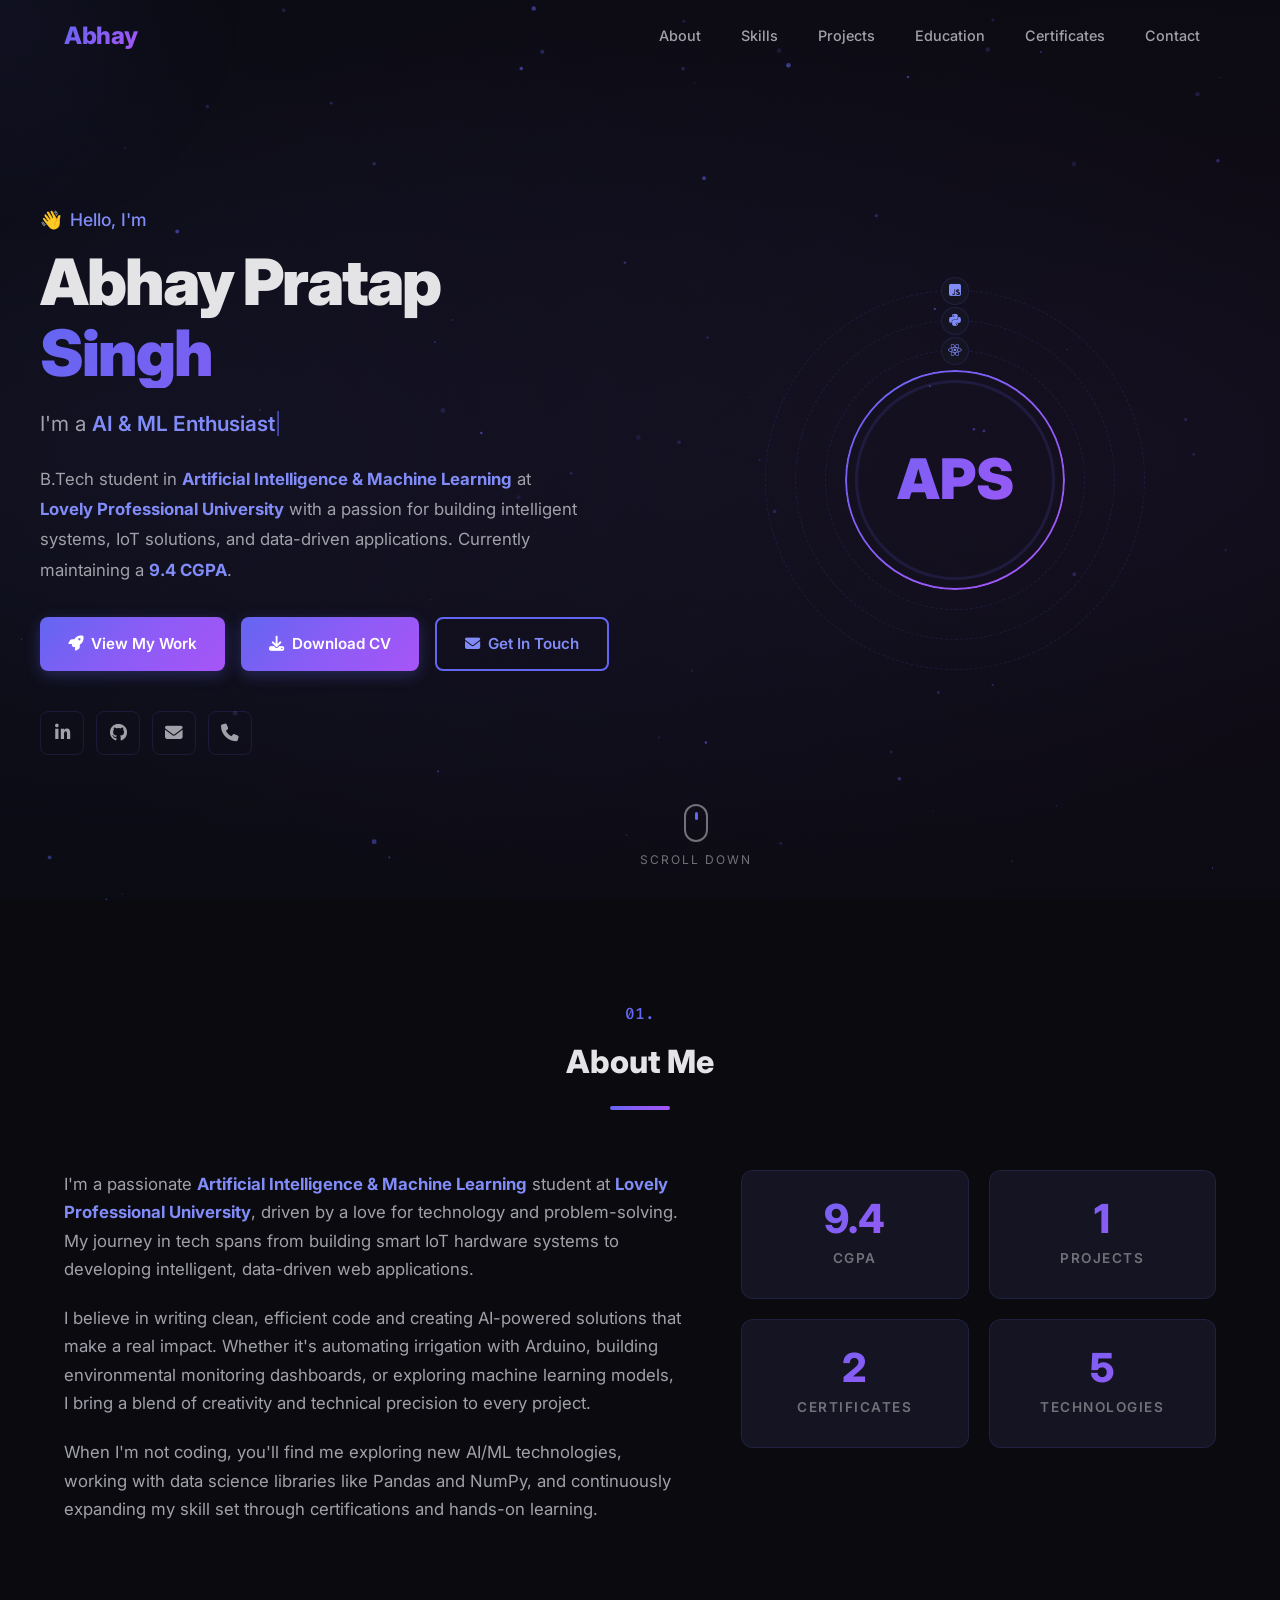
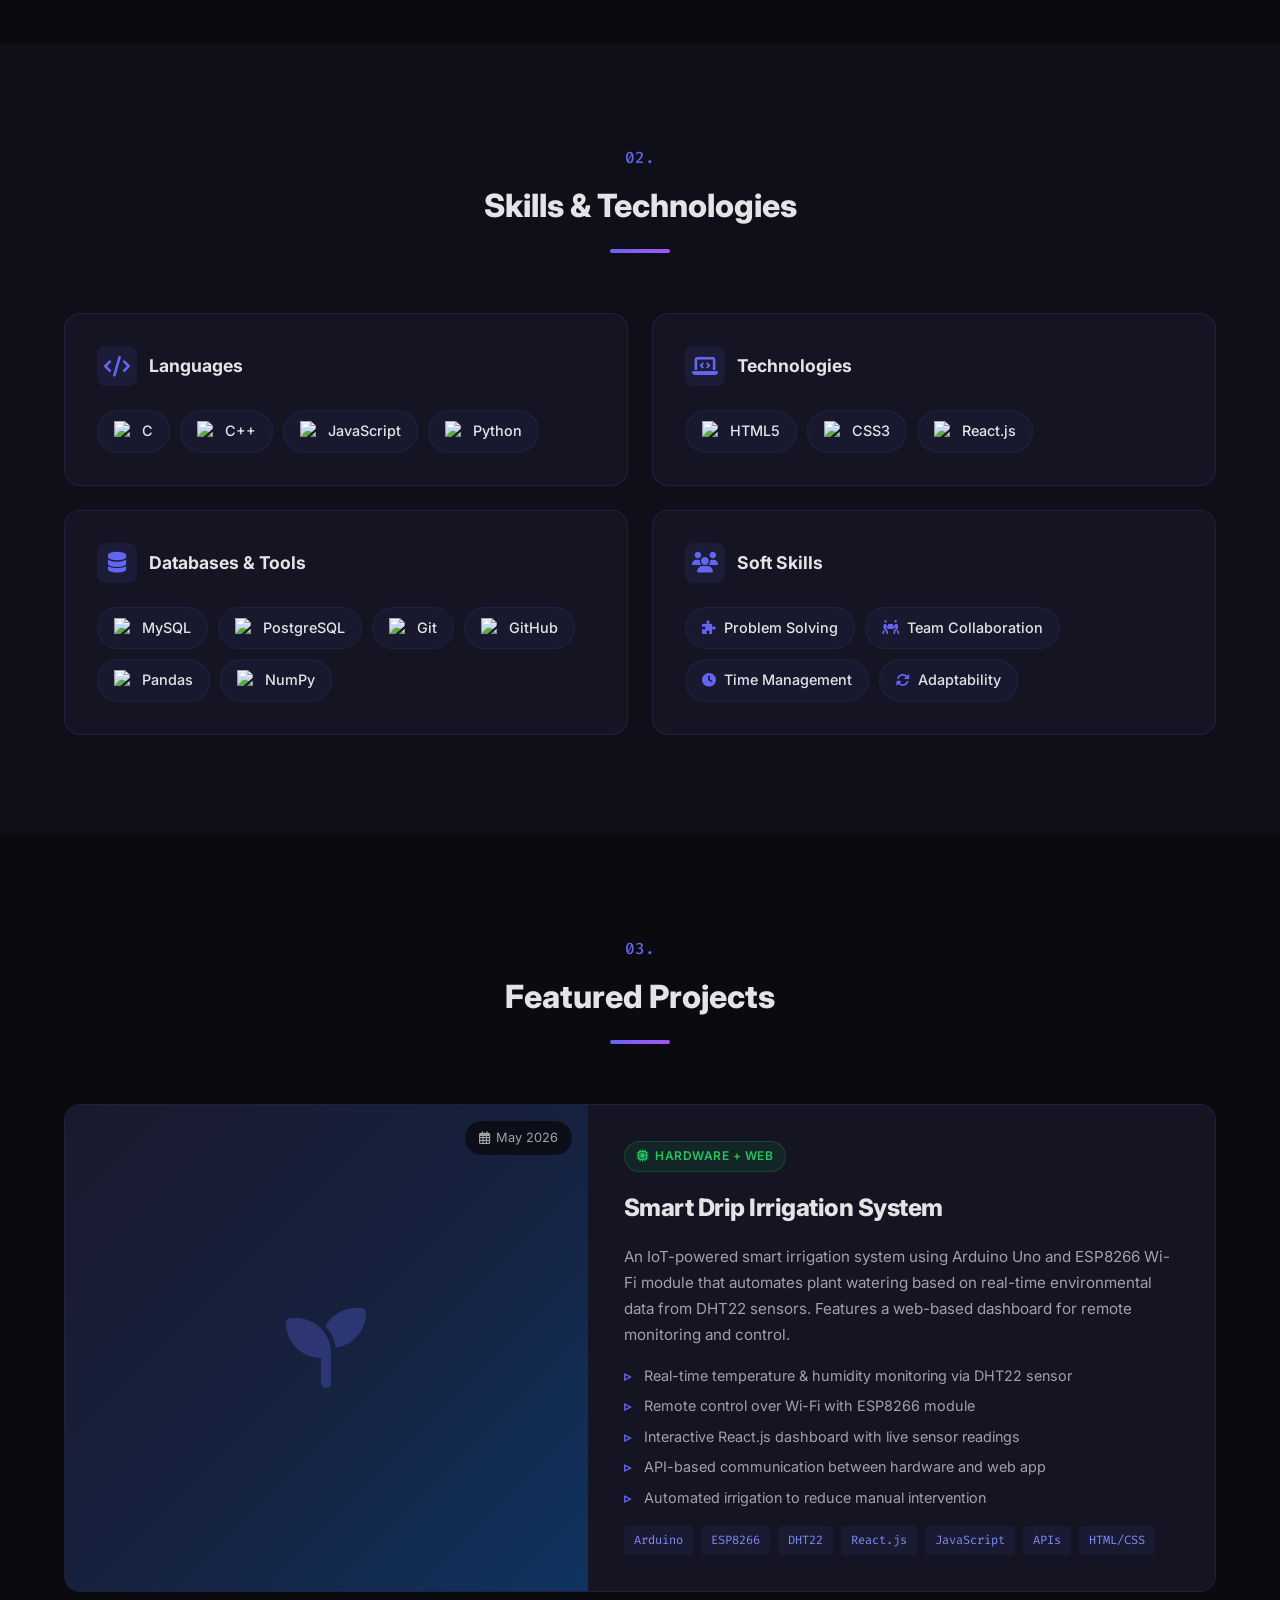
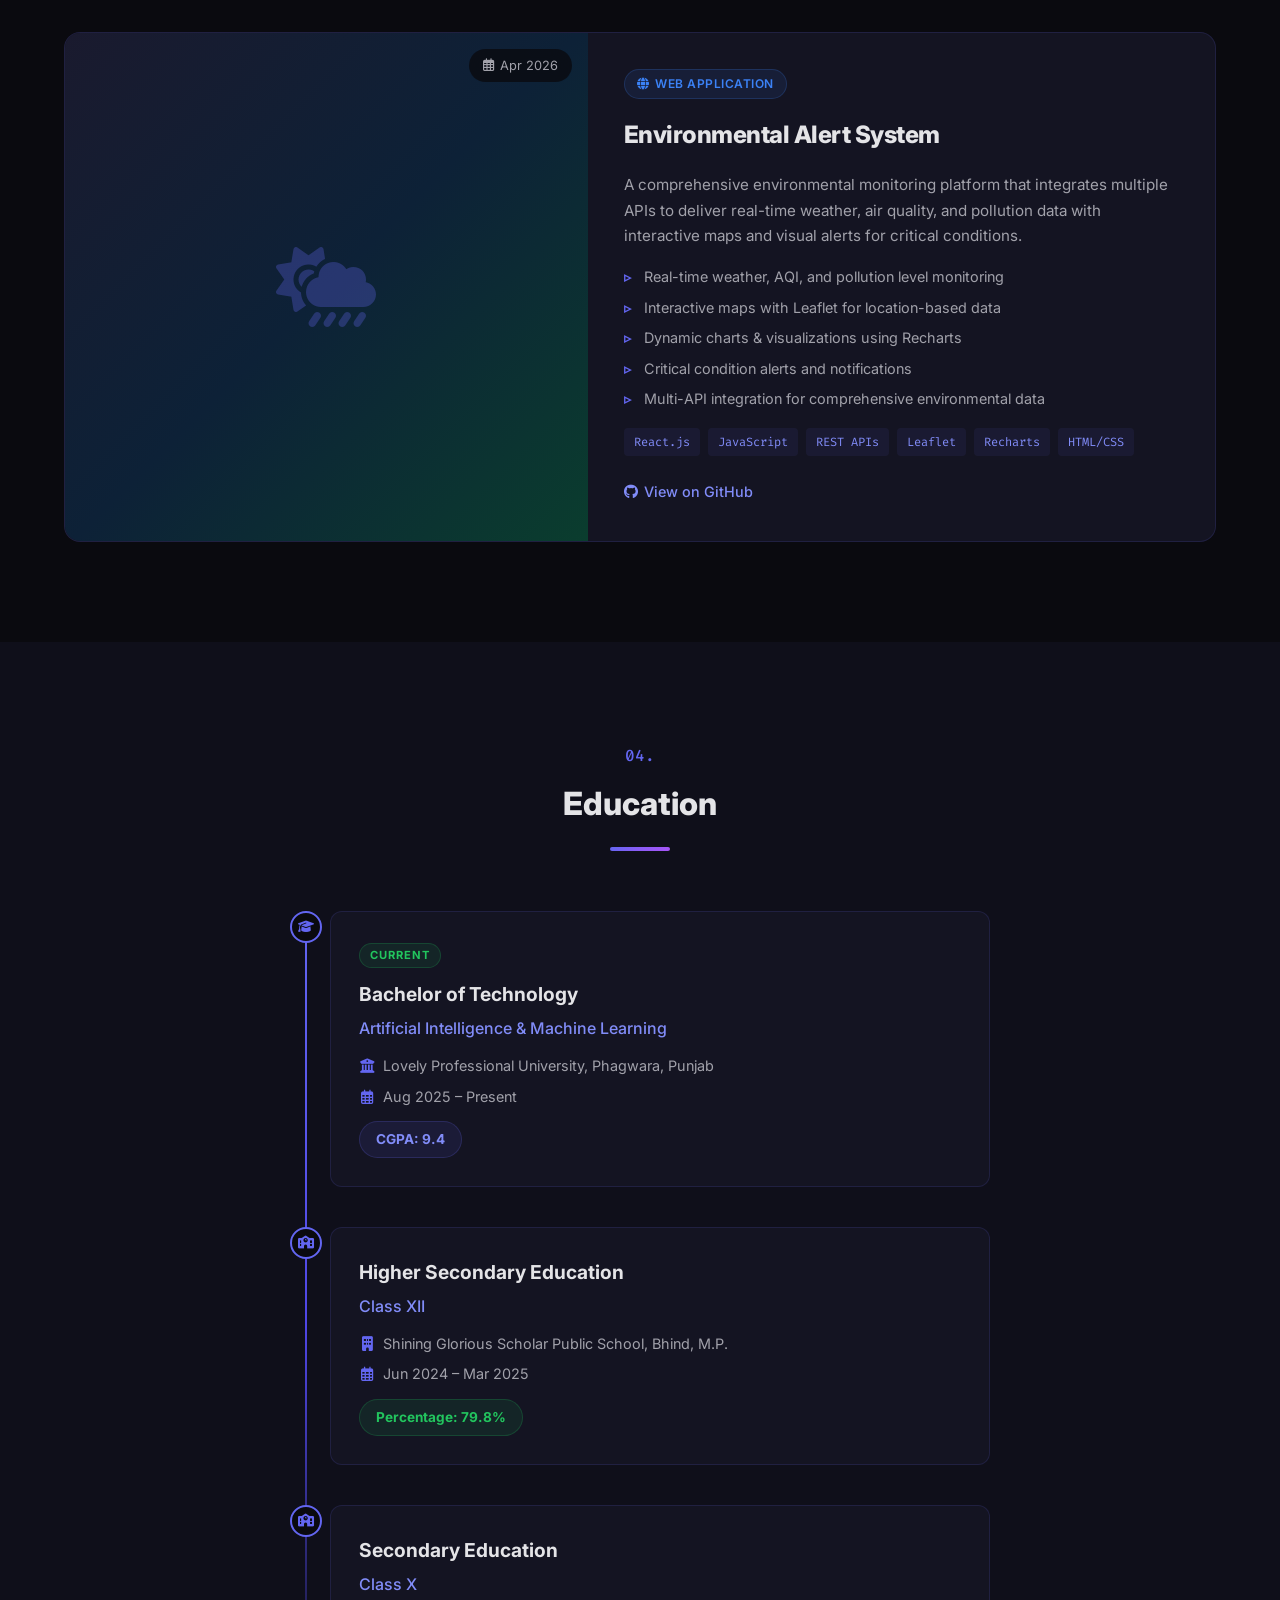
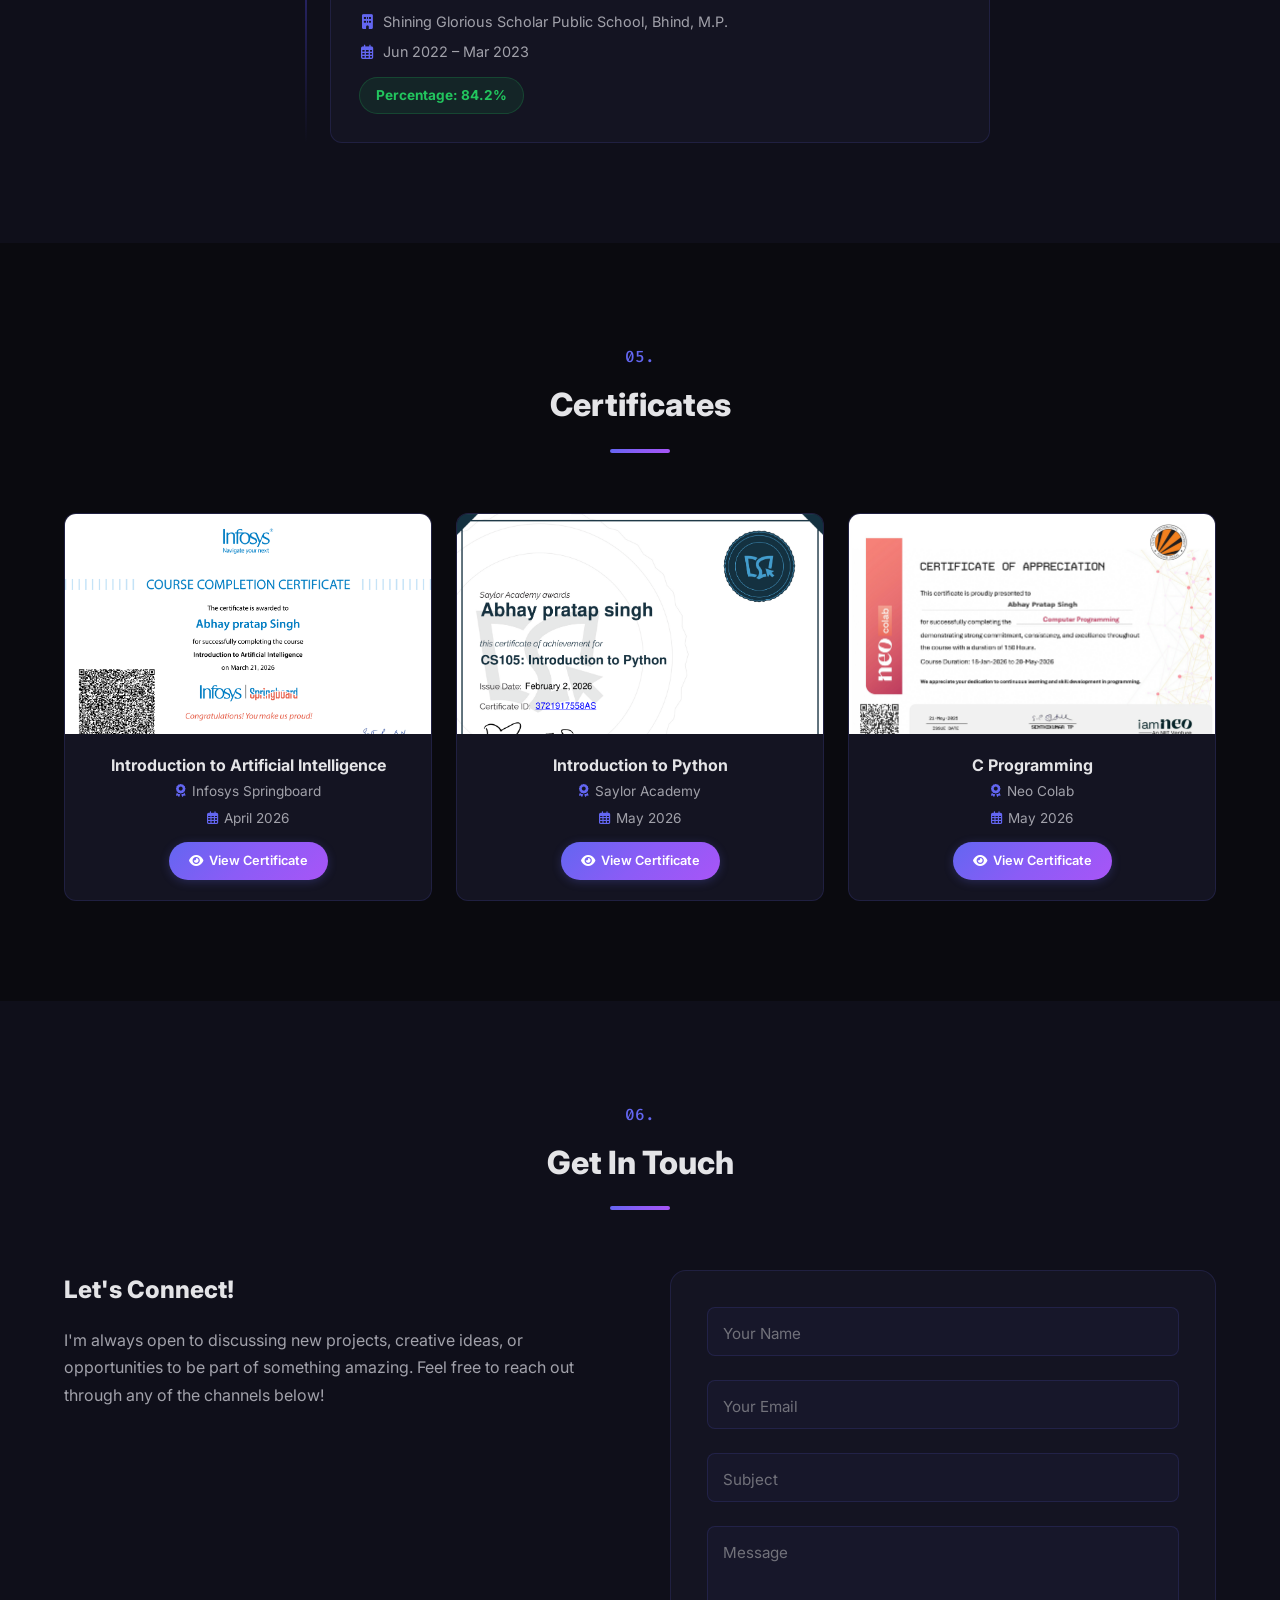
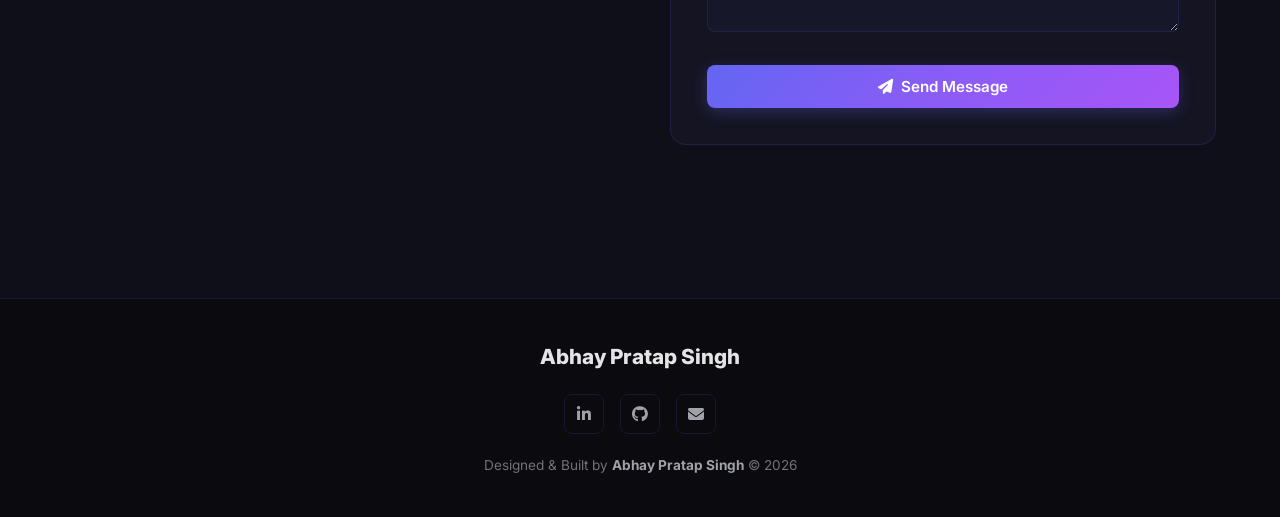
==== index.html @ a1d080db "Add View Certificate buttons and Download CV button" ====
<!DOCTYPE html>
<html lang="en">
<head>
    <meta charset="UTF-8">
    <meta name="viewport" content="width=device-width, initial-scale=1.0">
    <title>Abhay Pratap Singh | Portfolio</title>
    <link rel="preconnect" href="https://fonts.googleapis.com">
    <link rel="preconnect" href="https://fonts.gstatic.com" crossorigin>
    <link href="https://fonts.googleapis.com/css2?family=Inter:wght@300;400;500;600;700;800;900&family=Fira+Code:wght@400;500&display=swap" rel="stylesheet">
    <link rel="stylesheet" href="https://cdnjs.cloudflare.com/ajax/libs/font-awesome/6.5.1/css/all.min.css">
    <link rel="stylesheet" href="style.css">
</head>
<body>
    <!-- Cursor Glow Effect -->
    <div class="cursor-glow" id="cursorGlow"></div>

    <!-- Particles Background -->
    <canvas id="particleCanvas"></canvas>

    <!-- Navigation -->
    <nav class="navbar" id="navbar">
        <div class="nav-container">
            <a href="#hero" class="nav-logo">Abhay</a>
            <div class="nav-links" id="navLinks">
                <a href="#about" class="nav-link">About</a>
                <a href="#skills" class="nav-link">Skills</a>
                <a href="#projects" class="nav-link">Projects</a>
                <a href="#education" class="nav-link">Education</a>
                <a href="#certificates" class="nav-link">Certificates</a>
                <a href="#contact" class="nav-link">Contact</a>
            </div>
            <button class="nav-toggle" id="navToggle" aria-label="Toggle navigation">
                <span class="hamburger"></span>
            </button>
        </div>
    </nav>

    <!-- Hero Section -->
    <section class="hero" id="hero">
        <div class="hero-content">
            <div class="hero-text">
                <p class="hero-greeting">
                    <span class="wave">👋</span> Hello, I'm
                </p>
                <h1 class="hero-name">
                    <span class="name-line">Abhay Pratap</span>
                    <span class="name-line accent">Singh</span>
                </h1>
                <div class="hero-title-wrapper">
                    <span class="hero-title-prefix">I'm a </span>
                    <span class="typewriter" id="typewriter"></span>
                    <span class="cursor-blink">|</span>
                </div>
                <p class="hero-description">
                    B.Tech student in <strong>Artificial Intelligence & Machine Learning</strong> at
                    <strong>Lovely Professional University</strong> with a passion for building
                    intelligent systems, IoT solutions, and data-driven applications. Currently maintaining a <strong>9.4 CGPA</strong>.
                </p>
                <div class="hero-cta">
                    <a href="#projects" class="btn btn-primary">
                        <i class="fas fa-rocket"></i> View My Work
                    </a>
                    <a href="CV.pdf" target="_blank" rel="noopener noreferrer" class="btn btn-primary">
                        <i class="fas fa-download"></i> Download CV
                    </a>
                    <a href="#contact" class="btn btn-outline">
                        <i class="fas fa-envelope"></i> Get In Touch
                    </a>
                </div>
                <div class="hero-socials">
                    <a href="https://www.linkedin.com/in/abhaypratapsingh" target="_blank" rel="noopener noreferrer" class="social-link" title="LinkedIn">
                        <i class="fab fa-linkedin-in"></i>
                    </a>
                    <a href="https://github.com/abhaypratapsinghrajawat31-hub" target="_blank" rel="noopener noreferrer" class="social-link" title="GitHub">
                        <i class="fab fa-github"></i>
                    </a>
                    <a href="mailto:ar1626648@gmail.com" class="social-link" title="Email">
                        <i class="fas fa-envelope"></i>
                    </a>
                    <a href="tel:+919399054239" class="social-link" title="Phone">
                        <i class="fas fa-phone"></i>
                    </a>
                </div>
            </div>
            <div class="hero-visual">
                <div class="avatar-container">
                    <div class="avatar-ring"></div>
                    <div class="avatar-initials">APS</div>
                    <div class="orbit orbit-1">
                        <div class="orbit-dot"><i class="fab fa-react"></i></div>
                    </div>
                    <div class="orbit orbit-2">
                        <div class="orbit-dot"><i class="fab fa-python"></i></div>
                    </div>
                    <div class="orbit orbit-3">
                        <div class="orbit-dot"><i class="fab fa-js-square"></i></div>
                    </div>
                </div>
            </div>
        </div>
        <div class="scroll-indicator">
            <div class="mouse">
                <div class="mouse-wheel"></div>
            </div>
            <span>Scroll Down</span>
        </div>
    </section>

    <!-- About Section -->
    <section class="section" id="about">
        <div class="container">
            <h2 class="section-title">
                <span class="section-number">01.</span> About Me
            </h2>
            <div class="about-grid">
                <div class="about-text">
                    <p>
                        I'm a passionate <strong>Artificial Intelligence & Machine Learning</strong> student at
                        <strong>Lovely Professional University</strong>, driven by a love for technology and
                        problem-solving. My journey in tech spans from building smart IoT hardware systems
                        to developing intelligent, data-driven web applications.
                    </p>
                    <p>
                        I believe in writing clean, efficient code and creating AI-powered solutions that make a real
                        impact. Whether it's automating irrigation with Arduino, building environmental
                        monitoring dashboards, or exploring machine learning models, I bring a blend of creativity and technical precision to
                        every project.
                    </p>
                    <p>
                        When I'm not coding, you'll find me exploring new AI/ML technologies, working with
                        data science libraries like Pandas and NumPy, and continuously expanding my skill set through
                        certifications and hands-on learning.
                    </p>
                </div>
                <div class="about-stats">
                    <div class="stat-card">
                        <div class="stat-number" data-count="9.4">0</div>
                        <div class="stat-label">CGPA</div>
                    </div>
                    <div class="stat-card">
                        <div class="stat-number" data-count="2">0</div>
                        <div class="stat-label">Projects</div>
                    </div>
                    <div class="stat-card">
                        <div class="stat-number" data-count="3">0</div>
                        <div class="stat-label">Certificates</div>
                    </div>
                    <div class="stat-card">
                        <div class="stat-number" data-count="6">0</div>
                        <div class="stat-label">Technologies</div>
                    </div>
                </div>
            </div>
        </div>
    </section>

    <!-- Skills Section -->
    <section class="section section-alt" id="skills">
        <div class="container">
            <h2 class="section-title">
                <span class="section-number">02.</span> Skills & Technologies
            </h2>
            <div class="skills-grid">
                <!-- Languages -->
                <div class="skill-category">
                    <div class="skill-category-header">
                        <i class="fas fa-code"></i>
                        <h3>Languages</h3>
                    </div>
                    <div class="skill-tags">
                        <div class="skill-tag">
                            <img src="https://cdn.jsdelivr.net/gh/devicons/devicon/icons/c/c-original.svg" alt="C" class="skill-icon">
                            <span>C</span>
                        </div>
                        <div class="skill-tag">
                            <img src="https://cdn.jsdelivr.net/gh/devicons/devicon/icons/cplusplus/cplusplus-original.svg" alt="C++" class="skill-icon">
                            <span>C++</span>
                        </div>
                        <div class="skill-tag">
                            <img src="https://cdn.jsdelivr.net/gh/devicons/devicon/icons/javascript/javascript-original.svg" alt="JavaScript" class="skill-icon">
                            <span>JavaScript</span>
                        </div>
                        <div class="skill-tag">
                            <img src="https://cdn.jsdelivr.net/gh/devicons/devicon/icons/python/python-original.svg" alt="Python" class="skill-icon">
                            <span>Python</span>
                        </div>
                    </div>
                </div>

                <!-- Technologies -->
                <div class="skill-category">
                    <div class="skill-category-header">
                        <i class="fas fa-laptop-code"></i>
                        <h3>Technologies</h3>
                    </div>
                    <div class="skill-tags">
                        <div class="skill-tag">
                            <img src="https://cdn.jsdelivr.net/gh/devicons/devicon/icons/html5/html5-original.svg" alt="HTML" class="skill-icon">
                            <span>HTML5</span>
                        </div>
                        <div class="skill-tag">
                            <img src="https://cdn.jsdelivr.net/gh/devicons/devicon/icons/css3/css3-original.svg" alt="CSS" class="skill-icon">
                            <span>CSS3</span>
                        </div>
                        <div class="skill-tag">
                            <img src="https://cdn.jsdelivr.net/gh/devicons/devicon/icons/react/react-original.svg" alt="React" class="skill-icon">
                            <span>React.js</span>
                        </div>
                    </div>
                </div>

                <!-- Databases & Tools -->
                <div class="skill-category">
                    <div class="skill-category-header">
                        <i class="fas fa-database"></i>
                        <h3>Databases & Tools</h3>
                    </div>
                    <div class="skill-tags">
                        <div class="skill-tag">
                            <img src="https://cdn.jsdelivr.net/gh/devicons/devicon/icons/mysql/mysql-original.svg" alt="MySQL" class="skill-icon">
                            <span>MySQL</span>
                        </div>
                        <div class="skill-tag">
                            <img src="https://cdn.jsdelivr.net/gh/devicons/devicon/icons/postgresql/postgresql-original.svg" alt="PostgreSQL" class="skill-icon">
                            <span>PostgreSQL</span>
                        </div>
                        <div class="skill-tag">
                            <img src="https://cdn.jsdelivr.net/gh/devicons/devicon/icons/git/git-original.svg" alt="Git" class="skill-icon">
                            <span>Git</span>
                        </div>
                        <div class="skill-tag">
                            <img src="https://cdn.jsdelivr.net/gh/devicons/devicon/icons/github/github-original.svg" alt="GitHub" class="skill-icon">
                            <span>GitHub</span>
                        </div>
                        <div class="skill-tag">
                            <img src="https://cdn.jsdelivr.net/gh/devicons/devicon/icons/pandas/pandas-original.svg" alt="Pandas" class="skill-icon">
                            <span>Pandas</span>
                        </div>
                        <div class="skill-tag">
                            <img src="https://cdn.jsdelivr.net/gh/devicons/devicon/icons/numpy/numpy-original.svg" alt="NumPy" class="skill-icon">
                            <span>NumPy</span>
                        </div>
                    </div>
                </div>

                <!-- Soft Skills -->
                <div class="skill-category">
                    <div class="skill-category-header">
                        <i class="fas fa-users"></i>
                        <h3>Soft Skills</h3>
                    </div>
                    <div class="skill-tags">
                        <div class="skill-tag soft">
                            <i class="fas fa-puzzle-piece"></i>
                            <span>Problem Solving</span>
                        </div>
                        <div class="skill-tag soft">
                            <i class="fas fa-people-carry"></i>
                            <span>Team Collaboration</span>
                        </div>
                        <div class="skill-tag soft">
                            <i class="fas fa-clock"></i>
                            <span>Time Management</span>
                        </div>
                        <div class="skill-tag soft">
                            <i class="fas fa-sync-alt"></i>
                            <span>Adaptability</span>
                        </div>
                    </div>
                </div>
            </div>
        </div>
    </section>

    <!-- Projects Section -->
    <section class="section" id="projects">
        <div class="container">
            <h2 class="section-title">
                <span class="section-number">03.</span> Featured Projects
            </h2>
            <div class="projects-grid">
                <!-- Project 1 -->
                <div class="project-card featured">
                    <div class="project-image">
                        <div class="project-image-placeholder">
                            <i class="fas fa-seedling"></i>
                        </div>
                        <div class="project-overlay">
                            <span class="project-date"><i class="far fa-calendar-alt"></i> May 2026</span>
                        </div>
                    </div>
                    <div class="project-content">
                        <div class="project-label">
                            <span class="badge badge-hardware"><i class="fas fa-microchip"></i> Hardware + Web</span>
                        </div>
                        <h3 class="project-title">Smart Drip Irrigation System</h3>
                        <p class="project-description">
                            An IoT-powered smart irrigation system using Arduino Uno and ESP8266 Wi-Fi module
                            that automates plant watering based on real-time environmental data from DHT22 sensors.
                            Features a web-based dashboard for remote monitoring and control.
                        </p>
                        <ul class="project-highlights">
                            <li>Real-time temperature & humidity monitoring via DHT22 sensor</li>
                            <li>Remote control over Wi-Fi with ESP8266 module</li>
                            <li>Interactive React.js dashboard with live sensor readings</li>
                            <li>API-based communication between hardware and web app</li>
                            <li>Automated irrigation to reduce manual intervention</li>
                        </ul>
                        <div class="project-tech">
                            <span>Arduino</span>
                            <span>ESP8266</span>
                            <span>DHT22</span>
                            <span>React.js</span>
                            <span>JavaScript</span>
                            <span>APIs</span>
                            <span>HTML/CSS</span>
                        </div>
                    </div>
                </div>

                <!-- Project 2 -->
                <div class="project-card featured">
                    <div class="project-image">
                        <div class="project-image-placeholder env">
                            <i class="fas fa-cloud-sun-rain"></i>
                        </div>
                        <div class="project-overlay">
                            <span class="project-date"><i class="far fa-calendar-alt"></i> Apr 2026</span>
                        </div>
                    </div>
                    <div class="project-content">
                        <div class="project-label">
                            <span class="badge badge-web"><i class="fas fa-globe"></i> Web Application</span>
                        </div>
                        <h3 class="project-title">Environmental Alert System</h3>
                        <p class="project-description">
                            A comprehensive environmental monitoring platform that integrates multiple APIs
                            to deliver real-time weather, air quality, and pollution data with interactive
                            maps and visual alerts for critical conditions.
                        </p>
                        <ul class="project-highlights">
                            <li>Real-time weather, AQI, and pollution level monitoring</li>
                            <li>Interactive maps with Leaflet for location-based data</li>
                            <li>Dynamic charts & visualizations using Recharts</li>
                            <li>Critical condition alerts and notifications</li>
                            <li>Multi-API integration for comprehensive environmental data</li>
                        </ul>
                        <div class="project-tech">
                            <span>React.js</span>
                            <span>JavaScript</span>
                            <span>REST APIs</span>
                            <span>Leaflet</span>
                            <span>Recharts</span>
                            <span>HTML/CSS</span>
                        </div>
                        <div class="project-links">
                            <a href="https://github.com/abhaypratapsinghrajawat31-hub" target="_blank" rel="noopener noreferrer" class="project-link">
                                <i class="fab fa-github"></i> View on GitHub
                            </a>
                        </div>
                    </div>
                </div>
            </div>
        </div>
    </section>

    <!-- Education Section -->
    <section class="section section-alt" id="education">
        <div class="container">
            <h2 class="section-title">
                <span class="section-number">04.</span> Education
            </h2>
            <div class="timeline">
                <div class="timeline-item">
                    <div class="timeline-marker">
                        <i class="fas fa-graduation-cap"></i>
                    </div>
                    <div class="timeline-content">
                        <div class="timeline-badge current">Current</div>
                        <h3>Bachelor of Technology</h3>
                        <h4>Artificial Intelligence & Machine Learning</h4>
                        <p class="timeline-institution">
                            <i class="fas fa-university"></i> Lovely Professional University, Phagwara, Punjab
                        </p>
                        <p class="timeline-date">
                            <i class="far fa-calendar-alt"></i> Aug 2025 – Present
                        </p>
                        <div class="timeline-highlight">
                            <span class="cgpa-badge">CGPA: 9.4</span>
                        </div>
                    </div>
                </div>

                <div class="timeline-item">
                    <div class="timeline-marker">
                        <i class="fas fa-school"></i>
                    </div>
                    <div class="timeline-content">
                        <h3>Higher Secondary Education</h3>
                        <h4>Class XII</h4>
                        <p class="timeline-institution">
                            <i class="fas fa-building"></i> Shining Glorious Scholar Public School, Bhind, M.P.
                        </p>
                        <p class="timeline-date">
                            <i class="far fa-calendar-alt"></i> Jun 2024 – Mar 2025
                        </p>
                        <div class="timeline-highlight">
                            <span class="percent-badge">Percentage: 79.8%</span>
                        </div>
                    </div>
                </div>

                <div class="timeline-item">
                    <div class="timeline-marker">
                        <i class="fas fa-school"></i>
                    </div>
                    <div class="timeline-content">
                        <h3>Secondary Education</h3>
                        <h4>Class X</h4>
                        <p class="timeline-institution">
                            <i class="fas fa-building"></i> Shining Glorious Scholar Public School, Bhind, M.P.
                        </p>
                        <p class="timeline-date">
                            <i class="far fa-calendar-alt"></i> Jun 2022 – Mar 2023
                        </p>
                        <div class="timeline-highlight">
                            <span class="percent-badge">Percentage: 84.2%</span>
                        </div>
                    </div>
                </div>
            </div>
        </div>
    </section>

    <!-- Certificates Section -->
    <section class="section" id="certificates">
        <div class="container">
            <h2 class="section-title">
                <span class="section-number">05.</span> Certificates
            </h2>
            <div class="certificates-grid">
                <div class="certificate-card">
                    <div class="certificate-image">
                        <img src="certificates/ai_cert.png" alt="AI Certificate - Infosys Springboard">
                    </div>
                    <div class="certificate-content">
                        <h3>Introduction to Artificial Intelligence</h3>
                        <p class="certificate-issuer"><i class="fas fa-award"></i> Infosys Springboard</p>
                        <p class="certificate-date"><i class="far fa-calendar-alt"></i> April 2026</p>
                        <a href="certificates/AIspringboot.pdf" target="_blank" rel="noopener noreferrer" class="btn btn-cert">
                            <i class="fas fa-eye"></i> View Certificate
                        </a>
                    </div>
                </div>

                <div class="certificate-card">
                    <div class="certificate-image">
                        <img src="certificates/python_cert.png" alt="Python Certificate - Saylor Academy">
                    </div>
                    <div class="certificate-content">
                        <h3>Introduction to Python</h3>
                        <p class="certificate-issuer"><i class="fas fa-award"></i> Saylor Academy</p>
                        <p class="certificate-date"><i class="far fa-calendar-alt"></i> May 2026</p>
                        <a href="certificates/PythonCertificate.pdf" target="_blank" rel="noopener noreferrer" class="btn btn-cert">
                            <i class="fas fa-eye"></i> View Certificate
                        </a>
                    </div>
                </div>

                <div class="certificate-card">
                    <div class="certificate-image">
                        <img src="certificates/c_cert.png" alt="C Programming Certificate - Neo Colab">
                    </div>
                    <div class="certificate-content">
                        <h3>C Programming</h3>
                        <p class="certificate-issuer"><i class="fas fa-award"></i> Neo Colab</p>
                        <p class="certificate-date"><i class="far fa-calendar-alt"></i> May 2026</p>
                        <a href="certificates/CProgramming.pdf" target="_blank" rel="noopener noreferrer" class="btn btn-cert">
                            <i class="fas fa-eye"></i> View Certificate
                        </a>
                    </div>
                </div>
            </div>
        </div>
    </section>

    <!-- Contact Section -->
    <section class="section section-alt" id="contact">
        <div class="container">
            <h2 class="section-title">
                <span class="section-number">06.</span> Get In Touch
            </h2>
            <div class="contact-wrapper">
                <div class="contact-info">
                    <h3>Let's Connect!</h3>
                    <p>
                        I'm always open to discussing new projects, creative ideas, or opportunities to be
                        part of something amazing. Feel free to reach out through any of the channels below!
                    </p>
                    <div class="contact-cards">
                        <a href="mailto:ar1626648@gmail.com" class="contact-card">
                            <div class="contact-card-icon">
                                <i class="fas fa-envelope"></i>
                            </div>
                            <div class="contact-card-info">
                                <span class="contact-card-label">Email</span>
                                <span class="contact-card-value">ar1626648@gmail.com</span>
                            </div>
                        </a>
                        <a href="tel:+919399054239" class="contact-card">
                            <div class="contact-card-icon">
                                <i class="fas fa-phone"></i>
                            </div>
                            <div class="contact-card-info">
                                <span class="contact-card-label">Phone</span>
                                <span class="contact-card-value">+91 9399054239</span>
                            </div>
                        </a>
                        <a href="https://www.linkedin.com/in/abhaypratapsingh" target="_blank" rel="noopener noreferrer" class="contact-card">
                            <div class="contact-card-icon">
                                <i class="fab fa-linkedin-in"></i>
                            </div>
                            <div class="contact-card-info">
                                <span class="contact-card-label">LinkedIn</span>
                                <span class="contact-card-value">linkedin.com/in/abhaypratapsingh</span>
                            </div>
                        </a>
                        <a href="https://github.com/abhaypratapsinghrajawat31-hub" target="_blank" rel="noopener noreferrer" class="contact-card">
                            <div class="contact-card-icon">
                                <i class="fab fa-github"></i>
                            </div>
                            <div class="contact-card-info">
                                <span class="contact-card-label">GitHub</span>
                                <span class="contact-card-value">abhaypratapsinghrajawat31-hub</span>
                            </div>
                        </a>
                    </div>
                </div>
                <div class="contact-form-wrapper">
                    <form class="contact-form" id="contactForm">
                        <div class="form-group">
                            <input type="text" id="name" name="name" required placeholder=" ">
                            <label for="name">Your Name</label>
                        </div>
                        <div class="form-group">
                            <input type="email" id="email" name="email" required placeholder=" ">
                            <label for="email">Your Email</label>
                        </div>
                        <div class="form-group">
                            <input type="text" id="subject" name="subject" required placeholder=" ">
                            <label for="subject">Subject</label>
                        </div>
                        <div class="form-group">
                            <textarea id="message" name="message" rows="4" required placeholder=" "></textarea>
                            <label for="message">Message</label>
                        </div>
                        <button type="submit" class="btn btn-primary btn-full">
                            <i class="fas fa-paper-plane"></i> Send Message
                        </button>
                    </form>
                </div>
            </div>
        </div>
    </section>

    <!-- Footer -->
    <footer class="footer">
        <div class="container">
            <div class="footer-content">
                <div class="footer-logo">Abhay Pratap Singh</div>
                <div class="footer-socials">
                    <a href="https://www.linkedin.com/in/abhaypratapsingh" target="_blank" rel="noopener noreferrer" title="LinkedIn">
                        <i class="fab fa-linkedin-in"></i>
                    </a>
                    <a href="https://github.com/abhaypratapsinghrajawat31-hub" target="_blank" rel="noopener noreferrer" title="GitHub">
                        <i class="fab fa-github"></i>
                    </a>
                    <a href="mailto:ar1626648@gmail.com" title="Email">
                        <i class="fas fa-envelope"></i>
                    </a>
                </div>
                <p class="footer-text">
                    Designed & Built by <strong>Abhay Pratap Singh</strong> &copy; 2026
                </p>
            </div>
        </div>
    </footer>

    <!-- Back to Top -->
    <button class="back-to-top" id="backToTop" aria-label="Back to top">
        <i class="fas fa-arrow-up"></i>
    </button>

    <script src="script.js"></script>
</body>
</html>
---- style.css ----
/* ============================================
   CSS Variables & Custom Properties
   ============================================ */
:root {
    /* Colors */
    --bg-primary: #0a0a0f;
    --bg-secondary: #0f0f1a;
    --bg-card: #141422;
    --bg-card-hover: #1a1a2e;

    --text-primary: #e4e4e7;
    --text-secondary: #a1a1aa;
    --text-muted: #71717a;

    --accent: #6366f1;
    --accent-light: #818cf8;
    --accent-dark: #4f46e5;
    --accent-glow: rgba(99, 102, 241, 0.3);

    --gradient-1: linear-gradient(135deg, #6366f1, #8b5cf6, #a855f7);
    --gradient-2: linear-gradient(135deg, #06b6d4, #3b82f6, #6366f1);
    --gradient-text: linear-gradient(135deg, #6366f1, #a855f7);

    --border-color: rgba(99, 102, 241, 0.15);
    --border-hover: rgba(99, 102, 241, 0.4);

    --success: #22c55e;
    --warning: #f59e0b;
    --danger: #ef4444;

    /* Spacing */
    --section-padding: 100px 0;
    --container-width: 1200px;

    /* Transitions */
    --transition: all 0.3s cubic-bezier(0.4, 0, 0.2, 1);
    --transition-slow: all 0.6s cubic-bezier(0.4, 0, 0.2, 1);

    /* Shadows */
    --shadow-sm: 0 2px 8px rgba(0, 0, 0, 0.3);
    --shadow-md: 0 4px 16px rgba(0, 0, 0, 0.4);
    --shadow-lg: 0 8px 32px rgba(0, 0, 0, 0.5);
    --shadow-glow: 0 0 30px rgba(99, 102, 241, 0.15);

    /* Border Radius */
    --radius-sm: 8px;
    --radius-md: 12px;
    --radius-lg: 16px;
    --radius-xl: 24px;
}

/* ============================================
   Reset & Base
   ============================================ */
*,
*::before,
*::after {
    margin: 0;
    padding: 0;
    box-sizing: border-box;
}

html {
    scroll-behavior: smooth;
    scroll-padding-top: 80px;
}

body {
    font-family: 'Inter', -apple-system, BlinkMacSystemFont, sans-serif;
    background-color: var(--bg-primary);
    color: var(--text-primary);
    line-height: 1.7;
    overflow-x: hidden;
    -webkit-font-smoothing: antialiased;
}

::selection {
    background-color: var(--accent);
    color: white;
}

a {
    text-decoration: none;
    color: inherit;
}

img {
    max-width: 100%;
    display: block;
}

ul {
    list-style: none;
}

/* ============================================
   Cursor Glow Effect
   ============================================ */
.cursor-glow {
    position: fixed;
    width: 500px;
    height: 500px;
    border-radius: 50%;
    background: radial-gradient(circle, rgba(99, 102, 241, 0.06) 0%, transparent 70%);
    pointer-events: none;
    z-index: 0;
    transform: translate(-50%, -50%);
    transition: opacity 0.3s;
}

/* ============================================
   Particle Canvas
   ============================================ */
#particleCanvas {
    position: fixed;
    top: 0;
    left: 0;
    width: 100%;
    height: 100%;
    z-index: 0;
    pointer-events: none;
}

/* ============================================
   Container
   ============================================ */
.container {
    max-width: var(--container-width);
    margin: 0 auto;
    padding: 0 24px;
    position: relative;
    z-index: 1;
}

/* ============================================
   Navigation
   ============================================ */
.navbar {
    position: fixed;
    top: 0;
    left: 0;
    right: 0;
    z-index: 1000;
    padding: 16px 0;
    transition: var(--transition);
    background: transparent;
}

.navbar.scrolled {
    background: rgba(10, 10, 15, 0.85);
    backdrop-filter: blur(20px);
    -webkit-backdrop-filter: blur(20px);
    border-bottom: 1px solid var(--border-color);
    padding: 10px 0;
    box-shadow: var(--shadow-md);
}

.nav-container {
    max-width: var(--container-width);
    margin: 0 auto;
    padding: 0 24px;
    display: flex;
    align-items: center;
    justify-content: space-between;
}

.nav-logo {
    font-size: 1.5rem;
    font-weight: 800;
    background: var(--gradient-text);
    -webkit-background-clip: text;
    -webkit-text-fill-color: transparent;
    background-clip: text;
    letter-spacing: -0.5px;
    transition: var(--transition);
}

.nav-logo:hover {
    transform: scale(1.05);
}

.logo-bracket {
    color: var(--accent);
    font-family: 'Fira Code', monospace;
}

.nav-links {
    display: flex;
    align-items: center;
    gap: 8px;
}

.nav-link {
    font-size: 0.9rem;
    font-weight: 500;
    color: var(--text-secondary);
    padding: 8px 16px;
    border-radius: var(--radius-sm);
    transition: var(--transition);
    position: relative;
}

.nav-link:hover,
.nav-link.active {
    color: var(--accent-light);
    background: rgba(99, 102, 241, 0.08);
}

.nav-toggle {
    display: none;
    flex-direction: column;
    background: none;
    border: none;
    cursor: pointer;
    padding: 8px;
    z-index: 1001;
}

.hamburger {
    width: 24px;
    height: 2px;
    background: var(--text-primary);
    border-radius: 2px;
    transition: var(--transition);
    position: relative;
}

.hamburger::before,
.hamburger::after {
    content: '';
    position: absolute;
    width: 24px;
    height: 2px;
    background: var(--text-primary);
    border-radius: 2px;
    transition: var(--transition);
}

.hamburger::before {
    top: -7px;
}

.hamburger::after {
    top: 7px;
}

.nav-toggle.active .hamburger {
    background: transparent;
}

.nav-toggle.active .hamburger::before {
    top: 0;
    transform: rotate(45deg);
    background: var(--accent);
}

.nav-toggle.active .hamburger::after {
    top: 0;
    transform: rotate(-45deg);
    background: var(--accent);
}

/* ============================================
   Buttons
   ============================================ */
.btn {
    display: inline-flex;
    align-items: center;
    gap: 8px;
    padding: 12px 28px;
    border-radius: var(--radius-sm);
    font-size: 0.95rem;
    font-weight: 600;
    cursor: pointer;
    transition: var(--transition);
    border: none;
    font-family: inherit;
}

.btn-primary {
    background: var(--gradient-1);
    color: white;
    box-shadow: 0 4px 15px rgba(99, 102, 241, 0.3);
}

.btn-primary:hover {
    transform: translateY(-2px);
    box-shadow: 0 6px 25px rgba(99, 102, 241, 0.45);
}

.btn-outline {
    background: transparent;
    color: var(--accent-light);
    border: 2px solid var(--accent);
}

.btn-outline:hover {
    background: rgba(99, 102, 241, 0.1);
    transform: translateY(-2px);
    box-shadow: 0 4px 15px rgba(99, 102, 241, 0.2);
}

.btn-full {
    width: 100%;
    justify-content: center;
}

/* ============================================
   Section Styles
   ============================================ */
.section {
    padding: var(--section-padding);
    position: relative;
}

.section-alt {
    background: var(--bg-secondary);
}

.section-title {
    font-size: 2rem;
    font-weight: 800;
    margin-bottom: 60px;
    text-align: center;
    position: relative;
}

.section-number {
    color: var(--accent);
    font-family: 'Fira Code', monospace;
    font-size: 1rem;
    font-weight: 500;
    display: block;
    margin-bottom: 8px;
}

.section-title::after {
    content: '';
    display: block;
    width: 60px;
    height: 4px;
    background: var(--gradient-1);
    border-radius: 2px;
    margin: 16px auto 0;
}

/* ============================================
   Hero Section
   ============================================ */
.hero {
    min-height: 100vh;
    display: flex;
    flex-direction: column;
    justify-content: center;
    align-items: center;
    padding: 120px 24px 60px;
    position: relative;
    overflow: hidden;
}

.hero::before {
    content: '';
    position: absolute;
    top: -50%;
    left: -50%;
    width: 200%;
    height: 200%;
    background: radial-gradient(ellipse at 30% 50%, rgba(99, 102, 241, 0.08) 0%, transparent 50%),
                radial-gradient(ellipse at 70% 50%, rgba(168, 85, 247, 0.06) 0%, transparent 50%);
    z-index: 0;
}

.hero-content {
    max-width: var(--container-width);
    width: 100%;
    display: grid;
    grid-template-columns: 1fr 1fr;
    gap: 60px;
    align-items: center;
    position: relative;
    z-index: 1;
}

.hero-greeting {
    font-size: 1.1rem;
    color: var(--accent-light);
    font-weight: 500;
    margin-bottom: 12px;
    display: flex;
    align-items: center;
    gap: 8px;
}

.wave {
    display: inline-block;
    animation: wave 2.5s infinite;
    transform-origin: 70% 70%;
}

@keyframes wave {
    0%, 60%, 100% { transform: rotate(0deg); }
    10%, 30% { transform: rotate(14deg); }
    20% { transform: rotate(-8deg); }
    40% { transform: rotate(-4deg); }
    50% { transform: rotate(10deg); }
}

.hero-name {
    font-size: 4rem;
    font-weight: 900;
    line-height: 1.1;
    margin-bottom: 16px;
    letter-spacing: -2px;
}

.name-line {
    display: block;
}

.name-line.accent {
    background: var(--gradient-text);
    -webkit-background-clip: text;
    -webkit-text-fill-color: transparent;
    background-clip: text;
}

.hero-title-wrapper {
    font-size: 1.3rem;
    color: var(--text-secondary);
    margin-bottom: 20px;
    min-height: 40px;
    display: flex;
    align-items: center;
}

.hero-title-prefix {
    margin-right: 6px;
}

.typewriter {
    color: var(--accent-light);
    font-weight: 600;
}

.cursor-blink {
    color: var(--accent);
    animation: blink 1s infinite;
    font-weight: 300;
}

@keyframes blink {
    0%, 50% { opacity: 1; }
    51%, 100% { opacity: 0; }
}

.hero-description {
    font-size: 1.05rem;
    color: var(--text-secondary);
    line-height: 1.8;
    margin-bottom: 32px;
    max-width: 540px;
}

.hero-description strong {
    color: var(--accent-light);
}

.hero-cta {
    display: flex;
    gap: 16px;
    margin-bottom: 40px;
    flex-wrap: wrap;
}

.hero-socials {
    display: flex;
    gap: 12px;
}

.social-link {
    width: 44px;
    height: 44px;
    border-radius: var(--radius-sm);
    border: 1px solid var(--border-color);
    display: flex;
    align-items: center;
    justify-content: center;
    color: var(--text-secondary);
    transition: var(--transition);
    font-size: 1.1rem;
}

.social-link:hover {
    color: var(--accent-light);
    border-color: var(--accent);
    background: rgba(99, 102, 241, 0.1);
    transform: translateY(-3px);
    box-shadow: 0 4px 15px rgba(99, 102, 241, 0.2);
}

/* Hero Visual */
.hero-visual {
    display: flex;
    justify-content: center;
    align-items: center;
}

.avatar-container {
    position: relative;
    width: 300px;
    height: 300px;
    display: flex;
    align-items: center;
    justify-content: center;
}

.avatar-ring {
    position: absolute;
    width: 220px;
    height: 220px;
    border-radius: 50%;
    border: 2px solid transparent;
    background-image: var(--gradient-1);
    background-origin: border-box;
    background-clip: border-box;
    -webkit-mask: linear-gradient(#fff 0 0) padding-box, linear-gradient(#fff 0 0);
    -webkit-mask-composite: destination-out;
    mask-composite: exclude;
    animation: spin 8s linear infinite;
}

@keyframes spin {
    to { transform: rotate(360deg); }
}

.avatar-initials {
    width: 200px;
    height: 200px;
    border-radius: 50%;
    background: var(--bg-card);
    display: flex;
    align-items: center;
    justify-content: center;
    font-size: 3.5rem;
    font-weight: 900;
    background: var(--gradient-1);
    -webkit-background-clip: text;
    -webkit-text-fill-color: transparent;
    background-clip: text;
    border: 3px solid var(--border-color);
    position: relative;
    z-index: 1;
}

.orbit {
    position: absolute;
    border-radius: 50%;
    border: 1px dashed rgba(99, 102, 241, 0.15);
    animation: orbit-spin linear infinite;
}

.orbit-1 {
    width: 260px;
    height: 260px;
    animation-duration: 12s;
}

.orbit-2 {
    width: 320px;
    height: 320px;
    animation-duration: 18s;
    animation-direction: reverse;
}

.orbit-3 {
    width: 380px;
    height: 380px;
    animation-duration: 24s;
}

@keyframes orbit-spin {
    to { transform: rotate(360deg); }
}

.orbit-dot {
    position: absolute;
    top: -14px;
    left: 50%;
    transform: translateX(-50%);
    width: 28px;
    height: 28px;
    border-radius: 50%;
    background: var(--bg-card);
    border: 1px solid var(--border-color);
    display: flex;
    align-items: center;
    justify-content: center;
    font-size: 0.85rem;
    color: var(--accent-light);
}

/* Scroll Indicator */
.scroll-indicator {
    position: absolute;
    bottom: 30px;
    left: 50%;
    transform: translateX(-50%);
    display: flex;
    flex-direction: column;
    align-items: center;
    gap: 8px;
    color: var(--text-muted);
    font-size: 0.75rem;
    letter-spacing: 2px;
    text-transform: uppercase;
    animation: fadeInUp 1s ease 1.5s both;
    z-index: 1;
}

.mouse {
    width: 24px;
    height: 38px;
    border: 2px solid var(--text-muted);
    border-radius: 12px;
    display: flex;
    justify-content: center;
    padding-top: 6px;
}

.mouse-wheel {
    width: 3px;
    height: 8px;
    background: var(--accent);
    border-radius: 2px;
    animation: scroll-wheel 2s infinite;
}

@keyframes scroll-wheel {
    0% { transform: translateY(0); opacity: 1; }
    100% { transform: translateY(10px); opacity: 0; }
}

/* ============================================
   About Section
   ============================================ */
.about-grid {
    display: grid;
    grid-template-columns: 1.3fr 1fr;
    gap: 60px;
    align-items: start;
}

.about-text p {
    color: var(--text-secondary);
    margin-bottom: 20px;
    font-size: 1.05rem;
}

.about-text strong {
    color: var(--accent-light);
}

.about-stats {
    display: grid;
    grid-template-columns: 1fr 1fr;
    gap: 20px;
}

.stat-card {
    background: var(--bg-card);
    border: 1px solid var(--border-color);
    border-radius: var(--radius-md);
    padding: 28px 20px;
    text-align: center;
    transition: var(--transition);
}

.stat-card:hover {
    border-color: var(--border-hover);
    transform: translateY(-4px);
    box-shadow: var(--shadow-glow);
}

.stat-number {
    font-size: 2.5rem;
    font-weight: 800;
    background: var(--gradient-text);
    -webkit-background-clip: text;
    -webkit-text-fill-color: transparent;
    background-clip: text;
    line-height: 1;
    margin-bottom: 8px;
}

.stat-label {
    font-size: 0.85rem;
    color: var(--text-muted);
    text-transform: uppercase;
    letter-spacing: 1.5px;
    font-weight: 600;
}

/* ============================================
   Skills Section
   ============================================ */
.skills-grid {
    display: grid;
    grid-template-columns: 1fr 1fr;
    gap: 24px;
}

.skill-category {
    background: var(--bg-card);
    border: 1px solid var(--border-color);
    border-radius: var(--radius-lg);
    padding: 32px;
    transition: var(--transition);
}

.skill-category:hover {
    border-color: var(--border-hover);
    box-shadow: var(--shadow-glow);
}

.skill-category-header {
    display: flex;
    align-items: center;
    gap: 12px;
    margin-bottom: 24px;
}

.skill-category-header i {
    font-size: 1.3rem;
    color: var(--accent);
    width: 40px;
    height: 40px;
    border-radius: var(--radius-sm);
    background: rgba(99, 102, 241, 0.1);
    display: flex;
    align-items: center;
    justify-content: center;
}

.skill-category-header h3 {
    font-size: 1.1rem;
    font-weight: 700;
}

.skill-tags {
    display: flex;
    flex-wrap: wrap;
    gap: 10px;
}

.skill-tag {
    display: flex;
    align-items: center;
    gap: 8px;
    padding: 8px 16px;
    background: rgba(99, 102, 241, 0.06);
    border: 1px solid rgba(99, 102, 241, 0.12);
    border-radius: 100px;
    font-size: 0.9rem;
    font-weight: 500;
    color: var(--text-primary);
    transition: var(--transition);
}

.skill-tag:hover {
    border-color: var(--accent);
    background: rgba(99, 102, 241, 0.12);
    transform: translateY(-2px);
}

.skill-icon {
    width: 20px;
    height: 20px;
}

.skill-tag.soft i {
    color: var(--accent);
    font-size: 0.85rem;
}

/* ============================================
   Projects Section
   ============================================ */
.projects-grid {
    display: grid;
    grid-template-columns: 1fr;
    gap: 40px;
}

.project-card {
    background: var(--bg-card);
    border: 1px solid var(--border-color);
    border-radius: var(--radius-lg);
    overflow: hidden;
    transition: var(--transition);
    display: grid;
    grid-template-columns: 1fr 1.2fr;
}

.project-card:hover {
    border-color: var(--border-hover);
    transform: translateY(-4px);
    box-shadow: var(--shadow-lg), var(--shadow-glow);
}

.project-image {
    position: relative;
    min-height: 300px;
    overflow: hidden;
}

.project-image-placeholder {
    width: 100%;
    height: 100%;
    background: linear-gradient(135deg, #1a1a2e 0%, #16213e 50%, #0f3460 100%);
    display: flex;
    align-items: center;
    justify-content: center;
    font-size: 5rem;
    color: rgba(99, 102, 241, 0.3);
}

.project-image-placeholder.env {
    background: linear-gradient(135deg, #1a1a2e 0%, #0d2137 50%, #0a3d2e 100%);
}

.project-overlay {
    position: absolute;
    top: 16px;
    right: 16px;
}

.project-date {
    background: rgba(10, 10, 15, 0.8);
    backdrop-filter: blur(10px);
    padding: 6px 14px;
    border-radius: 100px;
    font-size: 0.8rem;
    color: var(--text-secondary);
    display: flex;
    align-items: center;
    gap: 6px;
}

.project-content {
    padding: 36px;
    display: flex;
    flex-direction: column;
    gap: 16px;
}

.project-label {
    display: flex;
    gap: 8px;
}

.badge {
    display: inline-flex;
    align-items: center;
    gap: 6px;
    padding: 4px 12px;
    border-radius: 100px;
    font-size: 0.75rem;
    font-weight: 600;
    text-transform: uppercase;
    letter-spacing: 0.5px;
}

.badge-hardware {
    background: rgba(34, 197, 94, 0.1);
    color: #22c55e;
    border: 1px solid rgba(34, 197, 94, 0.2);
}

.badge-web {
    background: rgba(59, 130, 246, 0.1);
    color: #3b82f6;
    border: 1px solid rgba(59, 130, 246, 0.2);
}

.project-title {
    font-size: 1.5rem;
    font-weight: 800;
    letter-spacing: -0.5px;
}

.project-description {
    color: var(--text-secondary);
    font-size: 0.95rem;
    line-height: 1.7;
}

.project-highlights {
    list-style: none;
    display: flex;
    flex-direction: column;
    gap: 6px;
}

.project-highlights li {
    padding-left: 20px;
    position: relative;
    font-size: 0.9rem;
    color: var(--text-secondary);
}

.project-highlights li::before {
    content: '▹';
    position: absolute;
    left: 0;
    color: var(--accent);
    font-weight: 700;
}

.project-tech {
    display: flex;
    flex-wrap: wrap;
    gap: 8px;
    margin-top: auto;
}

.project-tech span {
    font-family: 'Fira Code', monospace;
    font-size: 0.75rem;
    color: var(--accent-light);
    padding: 4px 10px;
    background: rgba(99, 102, 241, 0.08);
    border-radius: 4px;
}

.project-links {
    display: flex;
    gap: 12px;
    margin-top: 8px;
}

.project-link {
    display: inline-flex;
    align-items: center;
    gap: 6px;
    color: var(--accent-light);
    font-size: 0.9rem;
    font-weight: 500;
    transition: var(--transition);
}

.project-link:hover {
    color: white;
    transform: translateX(4px);
}

/* ============================================
   Education Timeline
   ============================================ */
.timeline {
    position: relative;
    max-width: 700px;
    margin: 0 auto;
    padding-left: 40px;
}

.timeline::before {
    content: '';
    position: absolute;
    left: 15px;
    top: 0;
    bottom: 0;
    width: 2px;
    background: linear-gradient(to bottom, var(--accent), var(--accent-dark), transparent);
}

.timeline-item {
    position: relative;
    margin-bottom: 40px;
}

.timeline-item:last-child {
    margin-bottom: 0;
}

.timeline-marker {
    position: absolute;
    left: -40px;
    top: 0;
    width: 32px;
    height: 32px;
    border-radius: 50%;
    background: var(--bg-primary);
    border: 2px solid var(--accent);
    display: flex;
    align-items: center;
    justify-content: center;
    color: var(--accent);
    font-size: 0.8rem;
    z-index: 1;
}

.timeline-content {
    background: var(--bg-card);
    border: 1px solid var(--border-color);
    border-radius: var(--radius-md);
    padding: 28px;
    transition: var(--transition);
}

.timeline-content:hover {
    border-color: var(--border-hover);
    box-shadow: var(--shadow-glow);
}

.timeline-badge {
    display: inline-block;
    padding: 2px 10px;
    border-radius: 100px;
    font-size: 0.7rem;
    font-weight: 700;
    text-transform: uppercase;
    letter-spacing: 1px;
    margin-bottom: 10px;
}

.timeline-badge.current {
    background: rgba(34, 197, 94, 0.1);
    color: var(--success);
    border: 1px solid rgba(34, 197, 94, 0.2);
}

.timeline-content h3 {
    font-size: 1.2rem;
    font-weight: 700;
    margin-bottom: 4px;
}

.timeline-content h4 {
    font-size: 1rem;
    font-weight: 500;
    color: var(--accent-light);
    margin-bottom: 12px;
}

.timeline-institution,
.timeline-date {
    display: flex;
    align-items: center;
    gap: 8px;
    font-size: 0.9rem;
    color: var(--text-secondary);
    margin-bottom: 6px;
}

.timeline-institution i,
.timeline-date i {
    color: var(--accent);
    width: 16px;
    text-align: center;
}

.timeline-highlight {
    margin-top: 12px;
}

.cgpa-badge,
.percent-badge {
    display: inline-flex;
    align-items: center;
    gap: 6px;
    padding: 6px 16px;
    border-radius: 100px;
    font-size: 0.85rem;
    font-weight: 700;
}

.cgpa-badge {
    background: rgba(99, 102, 241, 0.1);
    color: var(--accent-light);
    border: 1px solid rgba(99, 102, 241, 0.2);
}

.percent-badge {
    background: rgba(34, 197, 94, 0.1);
    color: var(--success);
    border: 1px solid rgba(34, 197, 94, 0.2);
}

/* ============================================
   Certificates Section
   ============================================ */
.certificates-grid {
    display: grid;
    grid-template-columns: repeat(3, 1fr);
    gap: 24px;
}

.certificate-card {
    background: var(--bg-card);
    border: 1px solid var(--border-color);
    border-radius: var(--radius-md);
    transition: var(--transition);
    position: relative;
    overflow: hidden;
    display: flex;
    flex-direction: column;
    cursor: pointer;
    text-decoration: none;
    color: inherit;
}

.certificate-card::before {
    content: '';
    position: absolute;
    top: 0;
    left: 0;
    right: 0;
    height: 3px;
    background: var(--gradient-1);
    opacity: 0;
    transition: var(--transition);
    z-index: 2;
}

.certificate-card:hover {
    border-color: var(--border-hover);
    transform: translateY(-6px);
    box-shadow: var(--shadow-lg), var(--shadow-glow);
}

.certificate-card:hover::before {
    opacity: 1;
}

.certificate-image {
    position: relative;
    width: 100%;
    overflow: hidden;
    background: #1a1a2e;
}

.certificate-image img {
    width: 100%;
    height: 220px;
    object-fit: cover;
    object-position: top center;
    transition: var(--transition-slow);
    display: block;
}

.certificate-card:hover .certificate-image img {
    transform: scale(1.05);
    filter: brightness(0.4);
}

.certificate-overlay {
    position: absolute;
    top: 0;
    left: 0;
    right: 0;
    bottom: 0;
    display: flex;
    flex-direction: column;
    align-items: center;
    justify-content: center;
    gap: 8px;
    opacity: 0;
    transition: var(--transition);
    background: rgba(10, 10, 15, 0.5);
    z-index: 1;
}

.certificate-card:hover .certificate-overlay {
    opacity: 1;
}

.certificate-overlay i {
    font-size: 1.5rem;
    color: var(--accent-light);
}

.certificate-overlay span {
    font-size: 0.85rem;
    font-weight: 600;
    color: white;
    letter-spacing: 0.5px;
}

.certificate-card .certificate-content {
    padding: 20px 24px;
    text-align: center;
}

.btn-cert {
    display: inline-flex;
    align-items: center;
    gap: 6px;
    padding: 8px 20px;
    margin-top: 12px;
    background: var(--gradient-1);
    color: white;
    border-radius: 100px;
    font-size: 0.8rem;
    font-weight: 600;
    text-decoration: none;
    transition: var(--transition);
    box-shadow: 0 2px 10px rgba(99, 102, 241, 0.25);
}

.btn-cert:hover {
    transform: translateY(-2px);
    box-shadow: 0 4px 18px rgba(99, 102, 241, 0.4);
}

.certificate-icon {
    width: 56px;
    height: 56px;
    border-radius: var(--radius-md);
    background: rgba(99, 102, 241, 0.1);
    display: flex;
    align-items: center;
    justify-content: center;
    font-size: 1.5rem;
    color: var(--accent);
}

.certificate-content h3 {
    font-size: 1rem;
    font-weight: 700;
    line-height: 1.4;
}

.certificate-issuer,
.certificate-date {
    display: flex;
    align-items: center;
    justify-content: center;
    gap: 6px;
    font-size: 0.85rem;
    color: var(--text-secondary);
    margin-top: 4px;
}

.certificate-issuer i,
.certificate-date i {
    color: var(--accent);
    font-size: 0.8rem;
}

.certificate-badge {
    position: absolute;
    top: 16px;
    right: 16px;
    color: rgba(99, 102, 241, 0.15);
    font-size: 2rem;
}

/* ============================================
   Contact Section
   ============================================ */
.contact-wrapper {
    display: grid;
    grid-template-columns: 1fr 1fr;
    gap: 60px;
    align-items: start;
}

.contact-info h3 {
    font-size: 1.5rem;
    font-weight: 800;
    margin-bottom: 16px;
}

.contact-info p {
    color: var(--text-secondary);
    margin-bottom: 32px;
    font-size: 1rem;
}

.contact-cards {
    display: flex;
    flex-direction: column;
    gap: 12px;
}

.contact-card {
    display: flex;
    align-items: center;
    gap: 16px;
    padding: 16px 20px;
    background: var(--bg-card);
    border: 1px solid var(--border-color);
    border-radius: var(--radius-md);
    transition: var(--transition);
}

.contact-card:hover {
    border-color: var(--border-hover);
    transform: translateX(8px);
    box-shadow: var(--shadow-glow);
}

.contact-card-icon {
    width: 44px;
    height: 44px;
    border-radius: var(--radius-sm);
    background: rgba(99, 102, 241, 0.1);
    display: flex;
    align-items: center;
    justify-content: center;
    color: var(--accent);
    font-size: 1.1rem;
    flex-shrink: 0;
}

.contact-card-info {
    display: flex;
    flex-direction: column;
}

.contact-card-label {
    font-size: 0.75rem;
    color: var(--text-muted);
    text-transform: uppercase;
    letter-spacing: 1px;
    font-weight: 600;
}

.contact-card-value {
    font-size: 0.95rem;
    color: var(--text-primary);
    font-weight: 500;
}

/* Contact Form */
.contact-form-wrapper {
    background: var(--bg-card);
    border: 1px solid var(--border-color);
    border-radius: var(--radius-lg);
    padding: 36px;
}

.form-group {
    position: relative;
    margin-bottom: 24px;
}

.form-group input,
.form-group textarea {
    width: 100%;
    padding: 14px 16px;
    background: rgba(99, 102, 241, 0.04);
    border: 1px solid var(--border-color);
    border-radius: var(--radius-sm);
    color: var(--text-primary);
    font-family: inherit;
    font-size: 0.95rem;
    transition: var(--transition);
    outline: none;
}

.form-group input:focus,
.form-group textarea:focus {
    border-color: var(--accent);
    background: rgba(99, 102, 241, 0.08);
    box-shadow: 0 0 0 3px rgba(99, 102, 241, 0.1);
}

.form-group label {
    position: absolute;
    left: 16px;
    top: 14px;
    color: var(--text-muted);
    font-size: 0.95rem;
    pointer-events: none;
    transition: var(--transition);
}

.form-group input:focus ~ label,
.form-group input:not(:placeholder-shown) ~ label,
.form-group textarea:focus ~ label,
.form-group textarea:not(:placeholder-shown) ~ label {
    top: -10px;
    left: 12px;
    font-size: 0.75rem;
    color: var(--accent-light);
    background: var(--bg-card);
    padding: 0 6px;
}

.form-group textarea {
    resize: vertical;
    min-height: 100px;
}

/* ============================================
   Footer
   ============================================ */
.footer {
    padding: 40px 0;
    border-top: 1px solid var(--border-color);
    background: var(--bg-primary);
}

.footer-content {
    display: flex;
    flex-direction: column;
    align-items: center;
    gap: 20px;
}

.footer-logo {
    font-size: 1.3rem;
    font-weight: 800;
}

.footer-socials {
    display: flex;
    gap: 16px;
}

.footer-socials a {
    width: 40px;
    height: 40px;
    border-radius: var(--radius-sm);
    border: 1px solid var(--border-color);
    display: flex;
    align-items: center;
    justify-content: center;
    color: var(--text-secondary);
    transition: var(--transition);
}

.footer-socials a:hover {
    color: var(--accent-light);
    border-color: var(--accent);
    background: rgba(99, 102, 241, 0.1);
}

.footer-text {
    font-size: 0.85rem;
    color: var(--text-muted);
}

.footer-text strong {
    color: var(--text-secondary);
}

/* ============================================
   Back to Top Button
   ============================================ */
.back-to-top {
    position: fixed;
    bottom: 30px;
    right: 30px;
    width: 48px;
    height: 48px;
    border-radius: var(--radius-sm);
    background: var(--gradient-1);
    color: white;
    border: none;
    cursor: pointer;
    font-size: 1.1rem;
    display: flex;
    align-items: center;
    justify-content: center;
    opacity: 0;
    visibility: hidden;
    transform: translateY(20px);
    transition: var(--transition);
    z-index: 999;
    box-shadow: 0 4px 15px rgba(99, 102, 241, 0.3);
}

.back-to-top.visible {
    opacity: 1;
    visibility: visible;
    transform: translateY(0);
}

.back-to-top:hover {
    transform: translateY(-4px);
    box-shadow: 0 6px 25px rgba(99, 102, 241, 0.45);
}

/* ============================================
   Animations
   ============================================ */
@keyframes fadeInUp {
    from {
        opacity: 0;
        transform: translateY(30px);
    }
    to {
        opacity: 1;
        transform: translateY(0);
    }
}

.fade-in {
    opacity: 0;
    transform: translateY(30px);
    transition: var(--transition-slow);
}

.fade-in.visible {
    opacity: 1;
    transform: translateY(0);
}

/* ============================================
   Responsive Design
   ============================================ */

/* Tablets */
@media (max-width: 1024px) {
    .hero-name {
        font-size: 3rem;
    }

    .hero-content {
        gap: 40px;
    }

    .about-grid {
        grid-template-columns: 1fr;
        gap: 40px;
    }

    .skills-grid {
        grid-template-columns: 1fr 1fr;
    }

    .project-card {
        grid-template-columns: 1fr;
    }

    .project-image {
        min-height: 200px;
    }

    .contact-wrapper {
        grid-template-columns: 1fr;
        gap: 40px;
    }
}

/* Mobile Large */
@media (max-width: 768px) {
    .nav-links {
        position: fixed;
        top: 0;
        right: -100%;
        width: 280px;
        height: 100vh;
        background: rgba(10, 10, 15, 0.98);
        backdrop-filter: blur(20px);
        flex-direction: column;
        justify-content: center;
        gap: 8px;
        padding: 24px;
        transition: var(--transition);
        border-left: 1px solid var(--border-color);
    }

    .nav-links.active {
        right: 0;
    }

    .nav-link {
        font-size: 1.1rem;
        padding: 12px 20px;
        width: 100%;
    }

    .nav-toggle {
        display: flex;
    }

    .hero-content {
        grid-template-columns: 1fr;
        text-align: center;
    }

    .hero-greeting {
        justify-content: center;
    }

    .hero-title-wrapper {
        justify-content: center;
    }

    .hero-description {
        margin: 0 auto 32px;
    }

    .hero-cta {
        justify-content: center;
    }

    .hero-socials {
        justify-content: center;
    }

    .hero-name {
        font-size: 2.5rem;
    }

    .hero-visual {
        order: -1;
    }

    .avatar-container {
        width: 220px;
        height: 220px;
    }

    .avatar-ring {
        width: 160px;
        height: 160px;
    }

    .avatar-initials {
        width: 140px;
        height: 140px;
        font-size: 2.5rem;
    }

    .orbit-1 {
        width: 190px;
        height: 190px;
    }

    .orbit-2 {
        width: 230px;
        height: 230px;
    }

    .orbit-3 {
        width: 270px;
        height: 270px;
    }

    .section {
        padding: 70px 0;
    }

    .section-title {
        font-size: 1.6rem;
        margin-bottom: 40px;
    }

    .skills-grid {
        grid-template-columns: 1fr;
    }

    .certificates-grid {
        grid-template-columns: 1fr;
    }

    .timeline {
        padding-left: 30px;
    }

    .timeline::before {
        left: 10px;
    }

    .timeline-marker {
        left: -30px;
        width: 24px;
        height: 24px;
        font-size: 0.65rem;
    }

    .project-content {
        padding: 24px;
    }
}

/* Mobile Small */
@media (max-width: 480px) {
    .hero {
        padding: 100px 16px 40px;
    }

    .hero-name {
        font-size: 2rem;
        letter-spacing: -1px;
    }

    .hero-title-wrapper {
        font-size: 1.05rem;
    }

    .hero-description {
        font-size: 0.95rem;
    }

    .hero-cta {
        flex-direction: column;
        align-items: center;
    }

    .btn {
        padding: 10px 24px;
        font-size: 0.9rem;
    }

    .about-stats {
        grid-template-columns: 1fr 1fr;
        gap: 12px;
    }

    .stat-card {
        padding: 20px 12px;
    }

    .stat-number {
        font-size: 2rem;
    }

    .skill-category {
        padding: 24px;
    }

    .project-title {
        font-size: 1.2rem;
    }

    .timeline-content {
        padding: 20px;
    }

    .contact-form-wrapper {
        padding: 24px;
    }

    .scroll-indicator {
        display: none;
    }
}
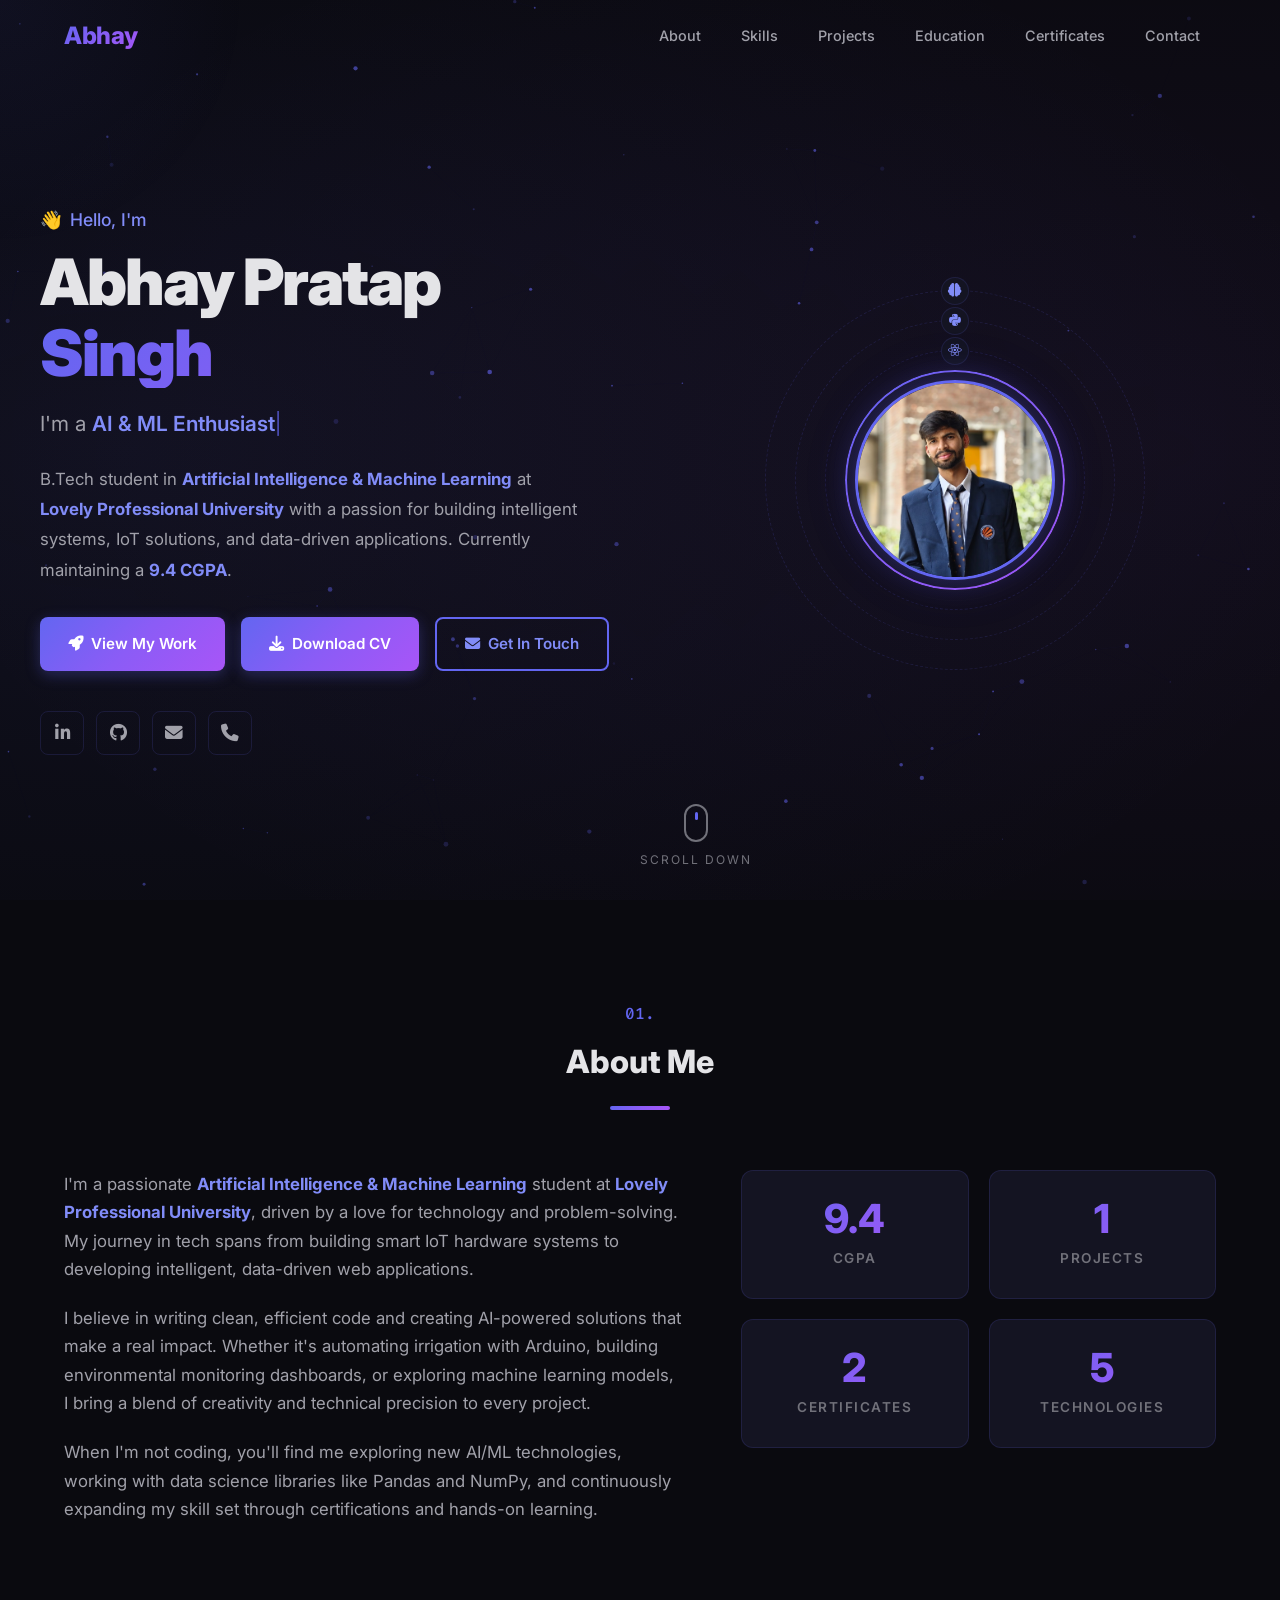
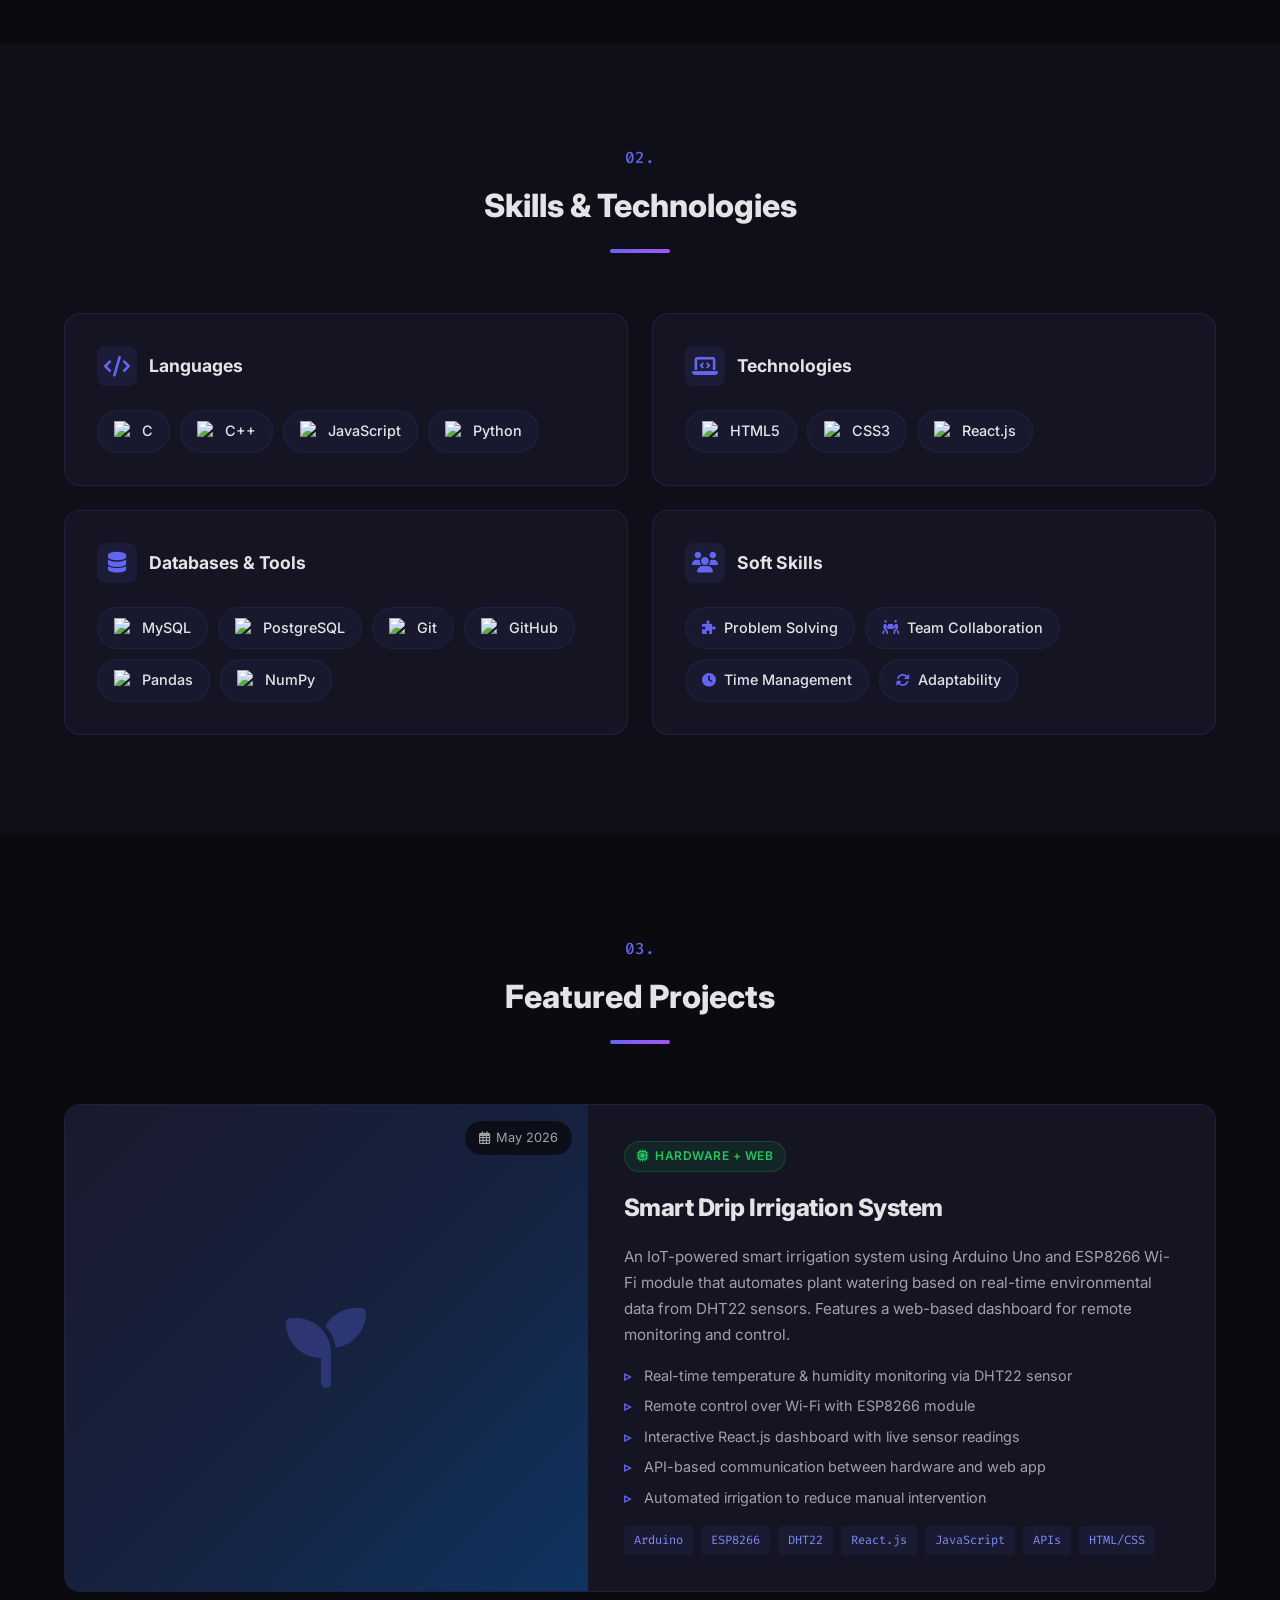
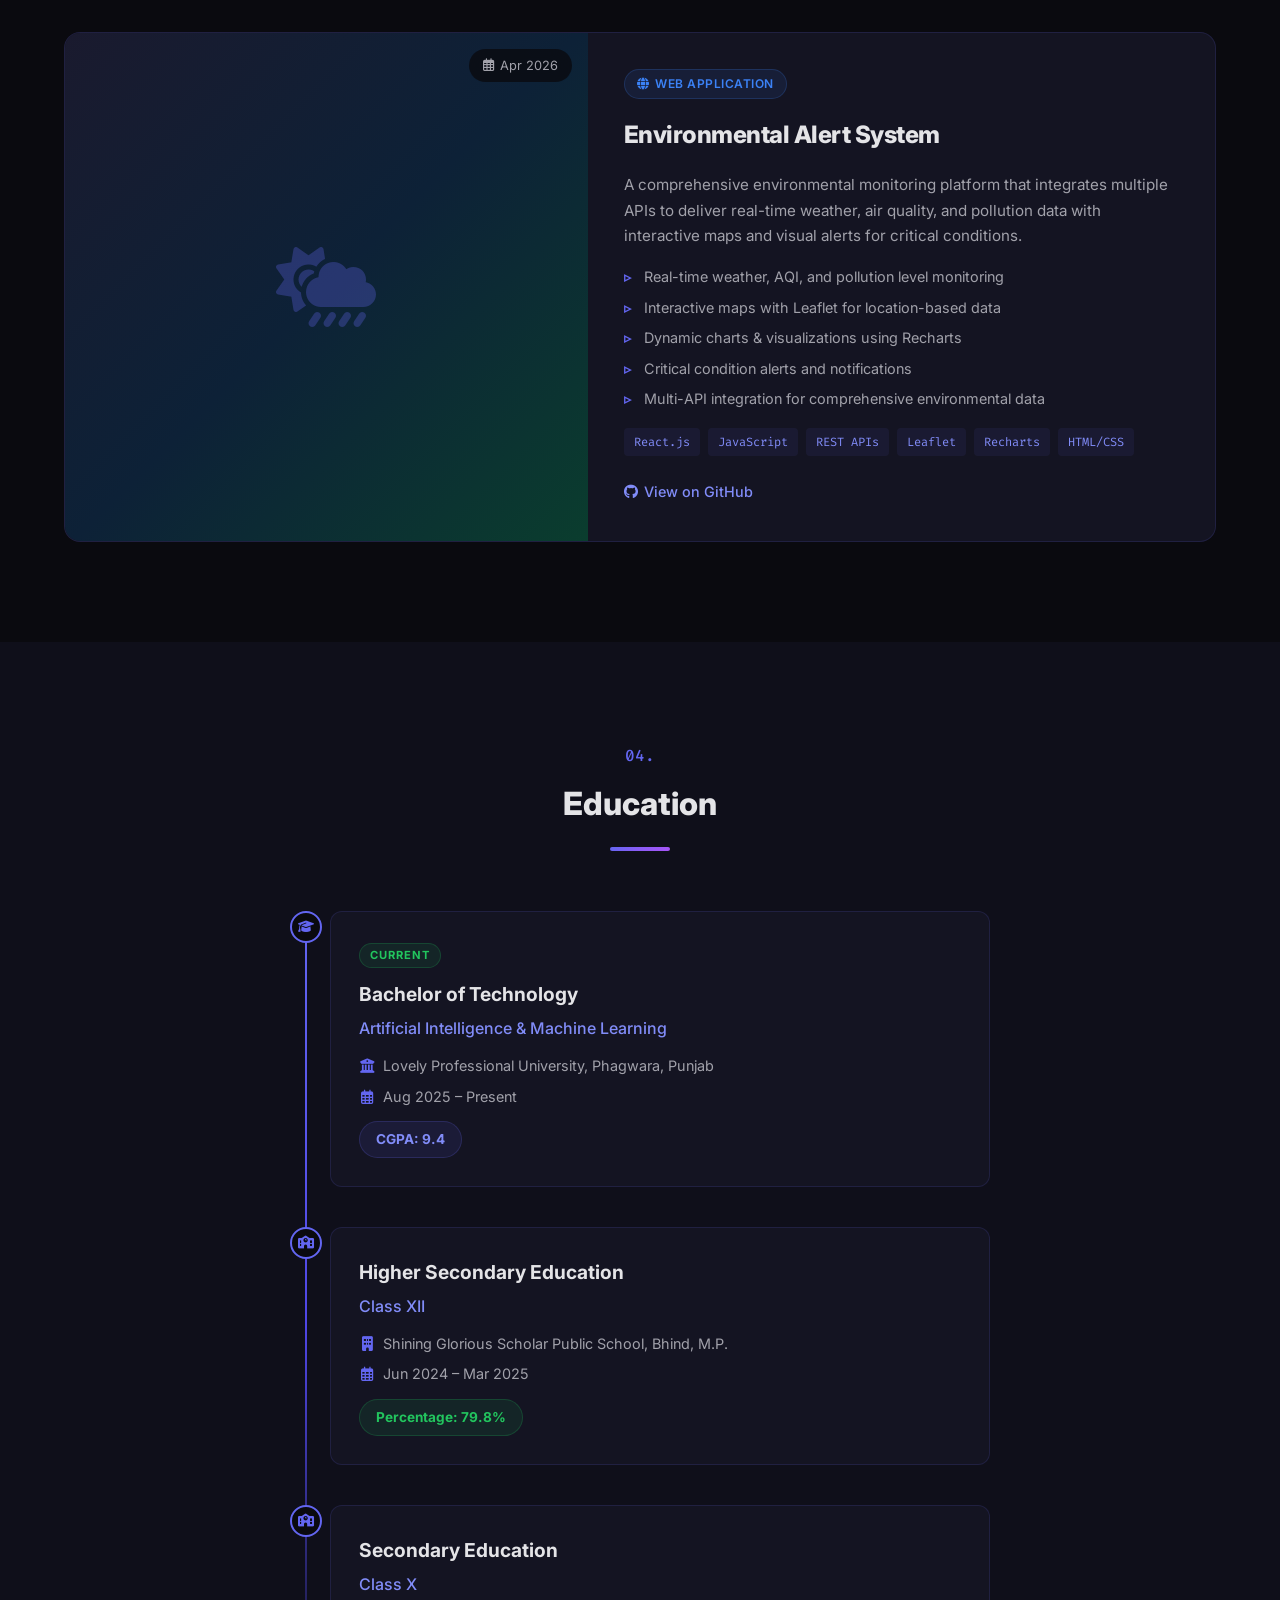
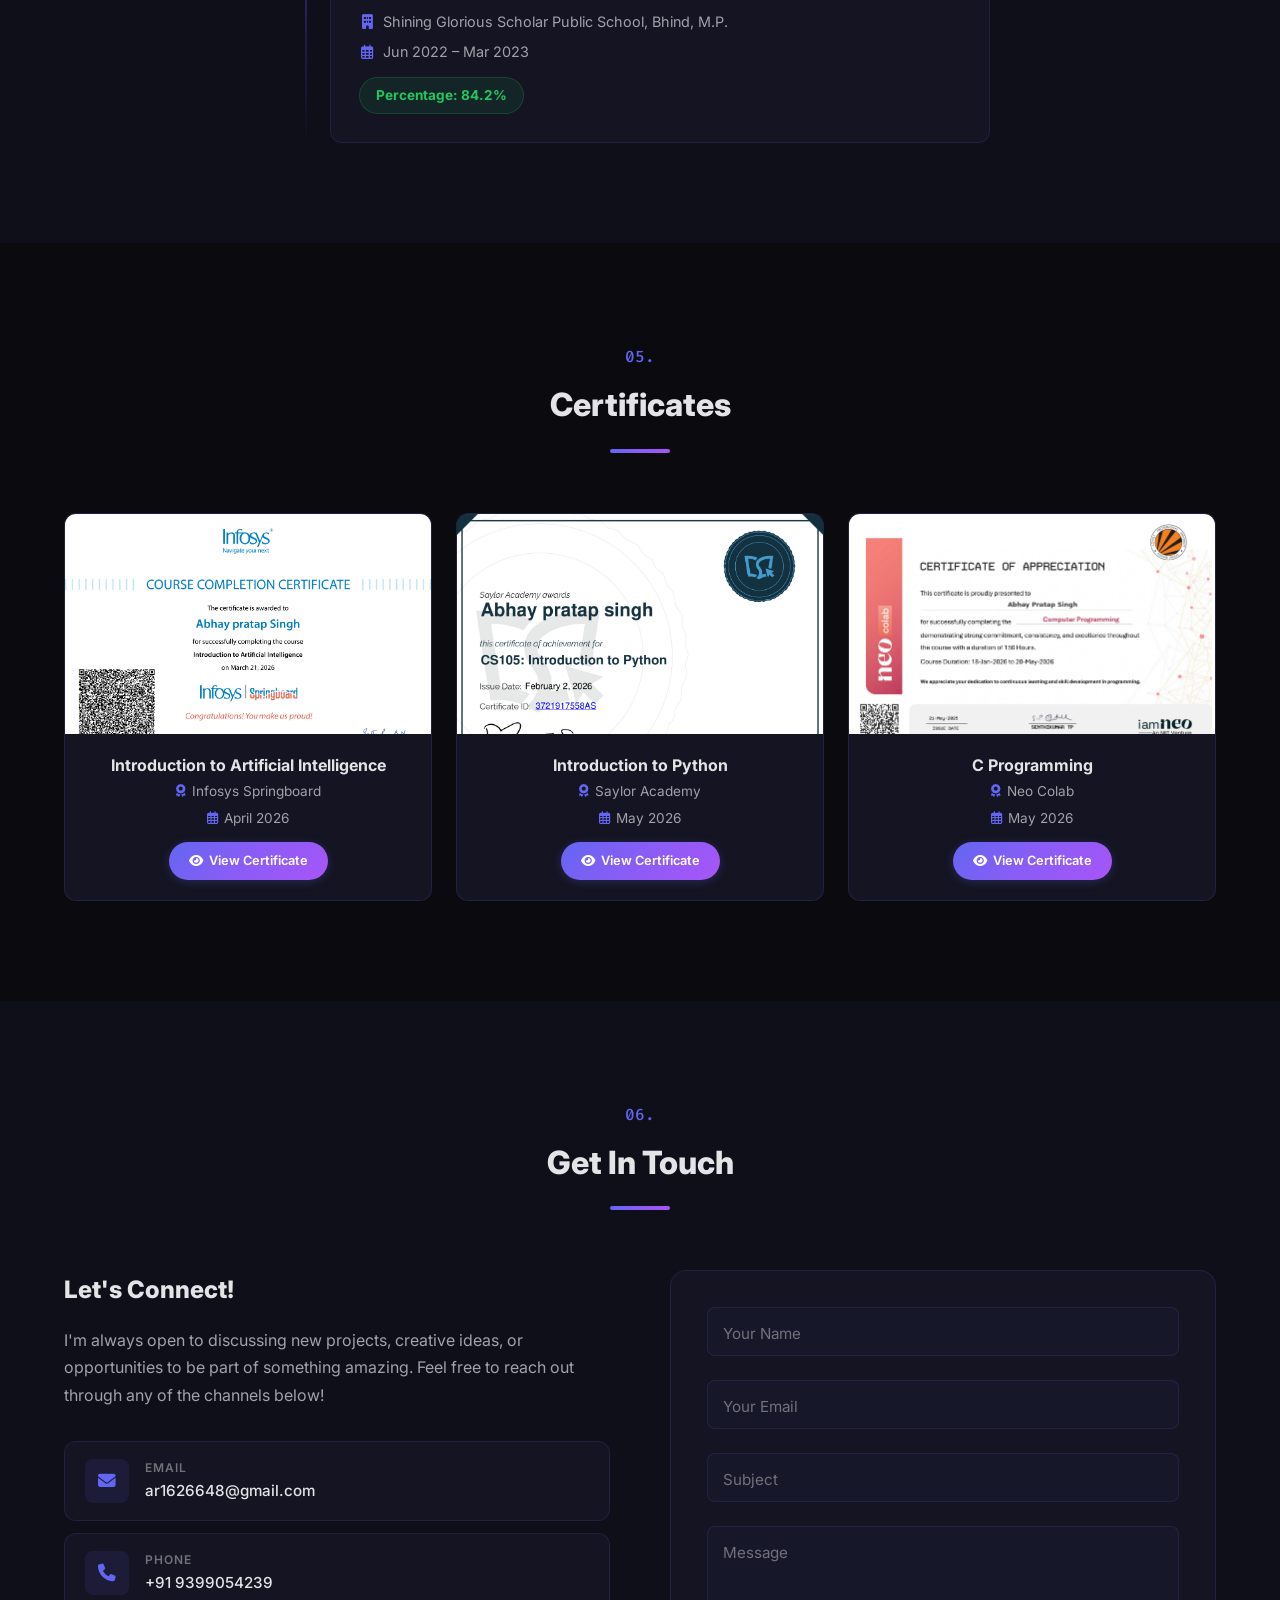
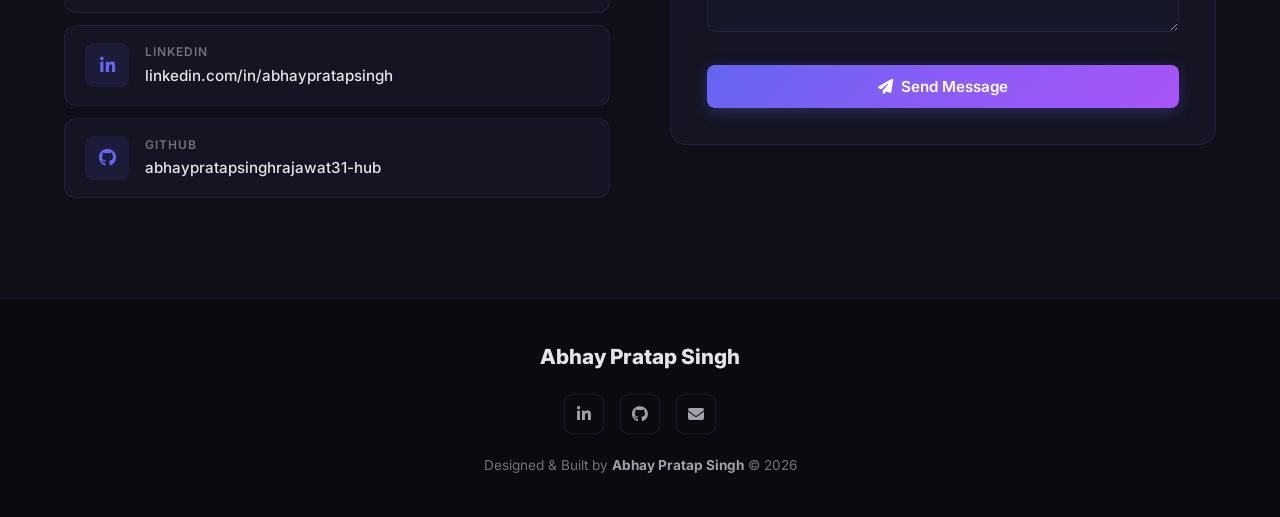
==== commit fb87c529: "Add profile photo to hero section" ====
--- a/index.html
+++ b/index.html
@@ -85,7 +85,9 @@
             <div class="hero-visual">
                 <div class="avatar-container">
                     <div class="avatar-ring"></div>
-                    <div class="avatar-initials">APS</div>
+                    <div class="avatar-photo">
+                        <img src="profile.jpg" alt="Abhay Pratap Singh">
+                    </div>
                     <div class="orbit orbit-1">
                         <div class="orbit-dot"><i class="fab fa-react"></i></div>
                     </div>
@@ -93,7 +95,7 @@
                         <div class="orbit-dot"><i class="fab fa-python"></i></div>
                     </div>
                     <div class="orbit orbit-3">
-                        <div class="orbit-dot"><i class="fab fa-js-square"></i></div>
+                        <div class="orbit-dot"><i class="fas fa-brain"></i></div>
                     </div>
                 </div>
             </div>
--- a/style.css
+++ b/style.css
@@ -533,23 +533,23 @@
     to { transform: rotate(360deg); }
 }
 
-.avatar-initials {
+.avatar-photo {
     width: 200px;
     height: 200px;
     border-radius: 50%;
-    background: var(--bg-card);
-    display: flex;
-    align-items: center;
-    justify-content: center;
-    font-size: 3.5rem;
-    font-weight: 900;
-    background: var(--gradient-1);
-    -webkit-background-clip: text;
-    -webkit-text-fill-color: transparent;
-    background-clip: text;
-    border: 3px solid var(--border-color);
+    overflow: hidden;
+    border: 3px solid var(--accent);
     position: relative;
     z-index: 1;
+    box-shadow: 0 0 30px rgba(99, 102, 241, 0.3), 0 0 60px rgba(99, 102, 241, 0.1);
+}
+
+.avatar-photo img {
+    width: 100%;
+    height: 100%;
+    object-fit: cover;
+    object-position: top center;
+    display: block;
 }
 
 .orbit {
@@ -1620,10 +1620,9 @@
         height: 160px;
     }
 
-    .avatar-initials {
+    .avatar-photo {
         width: 140px;
         height: 140px;
-        font-size: 2.5rem;
     }
 
     .orbit-1 {
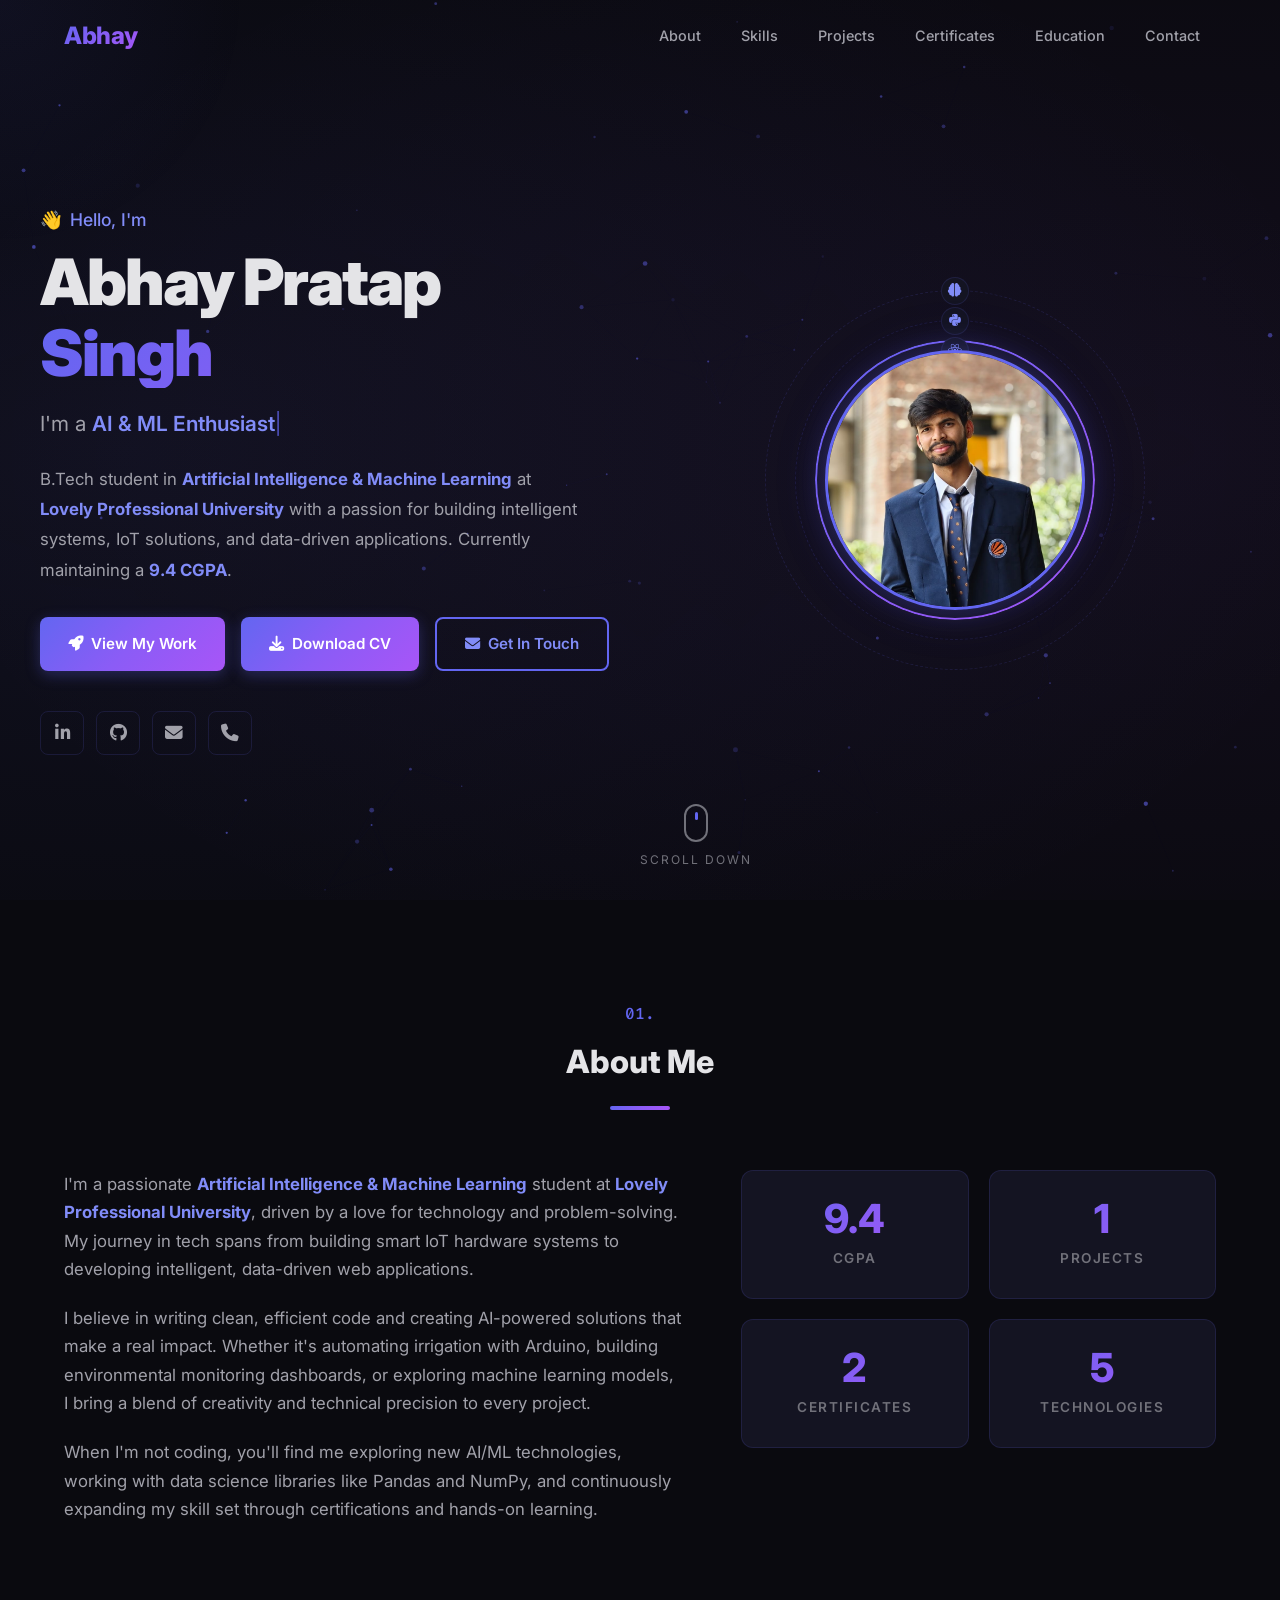
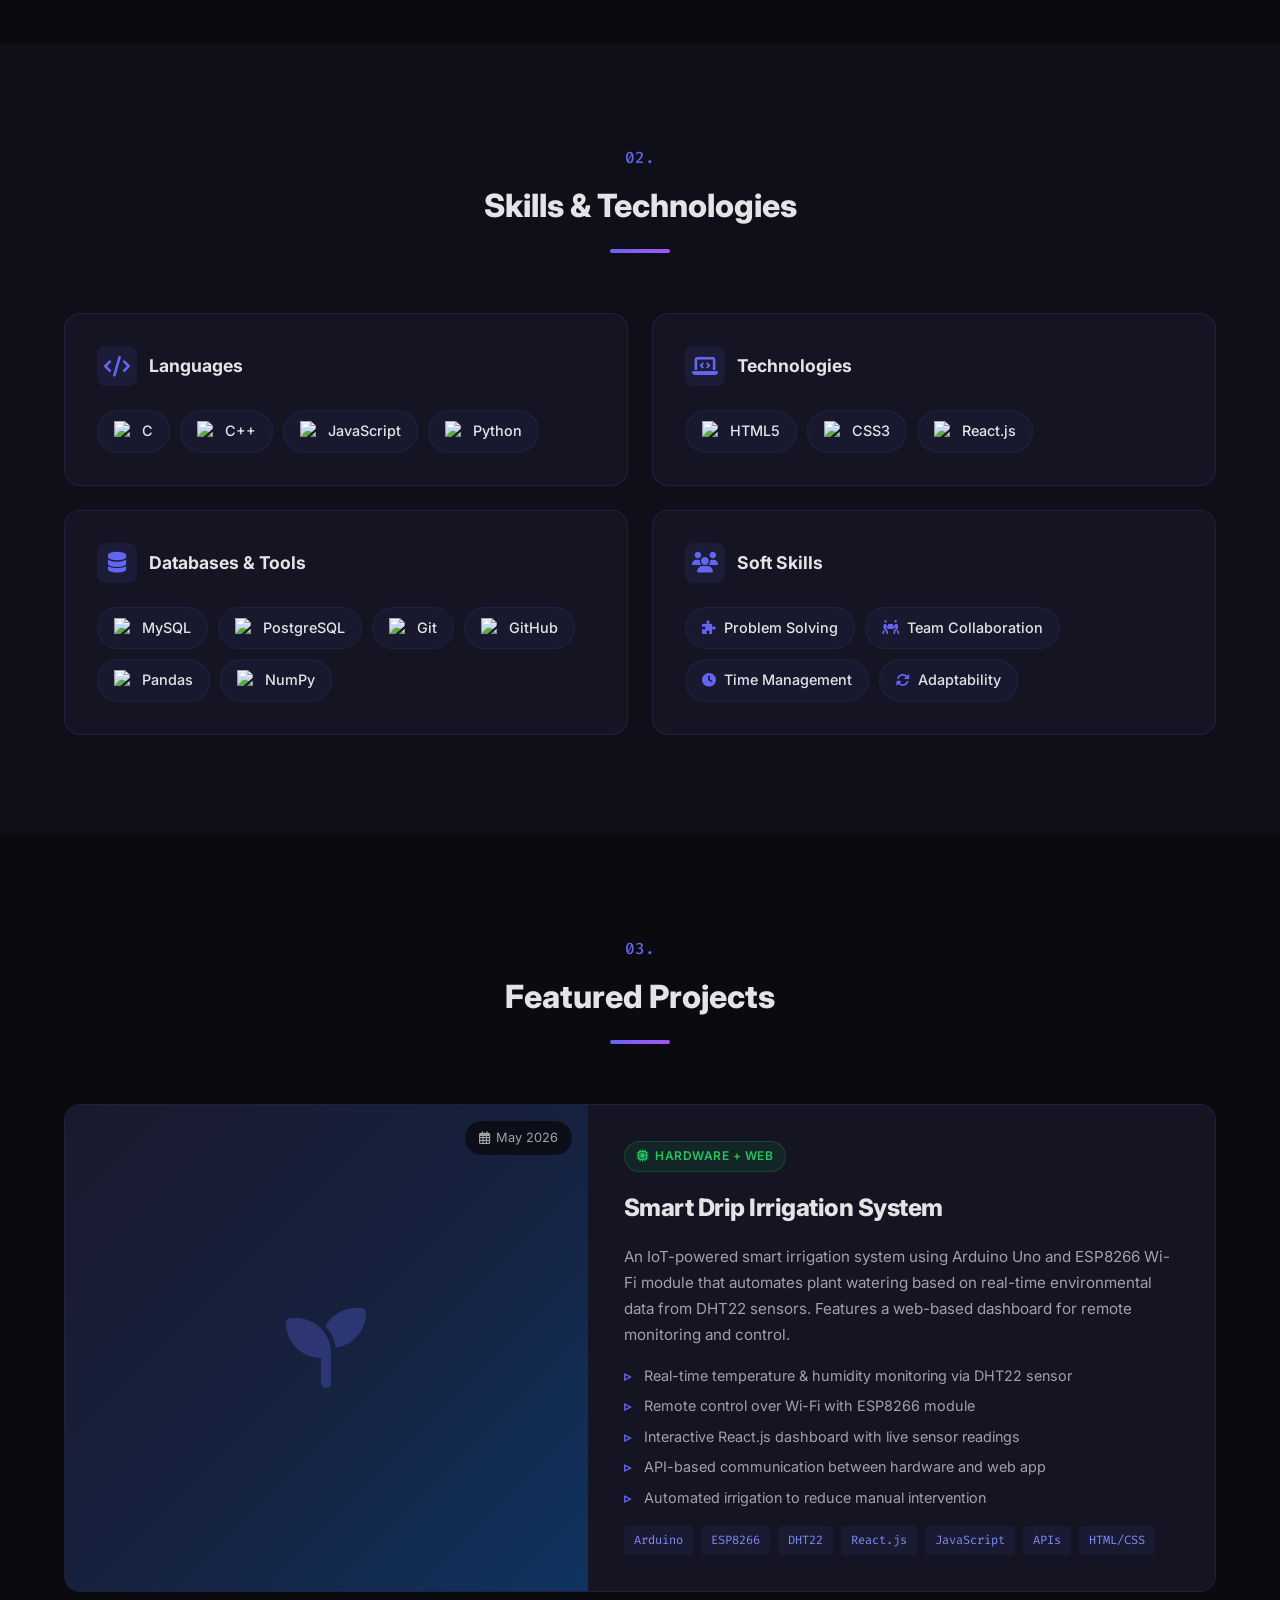
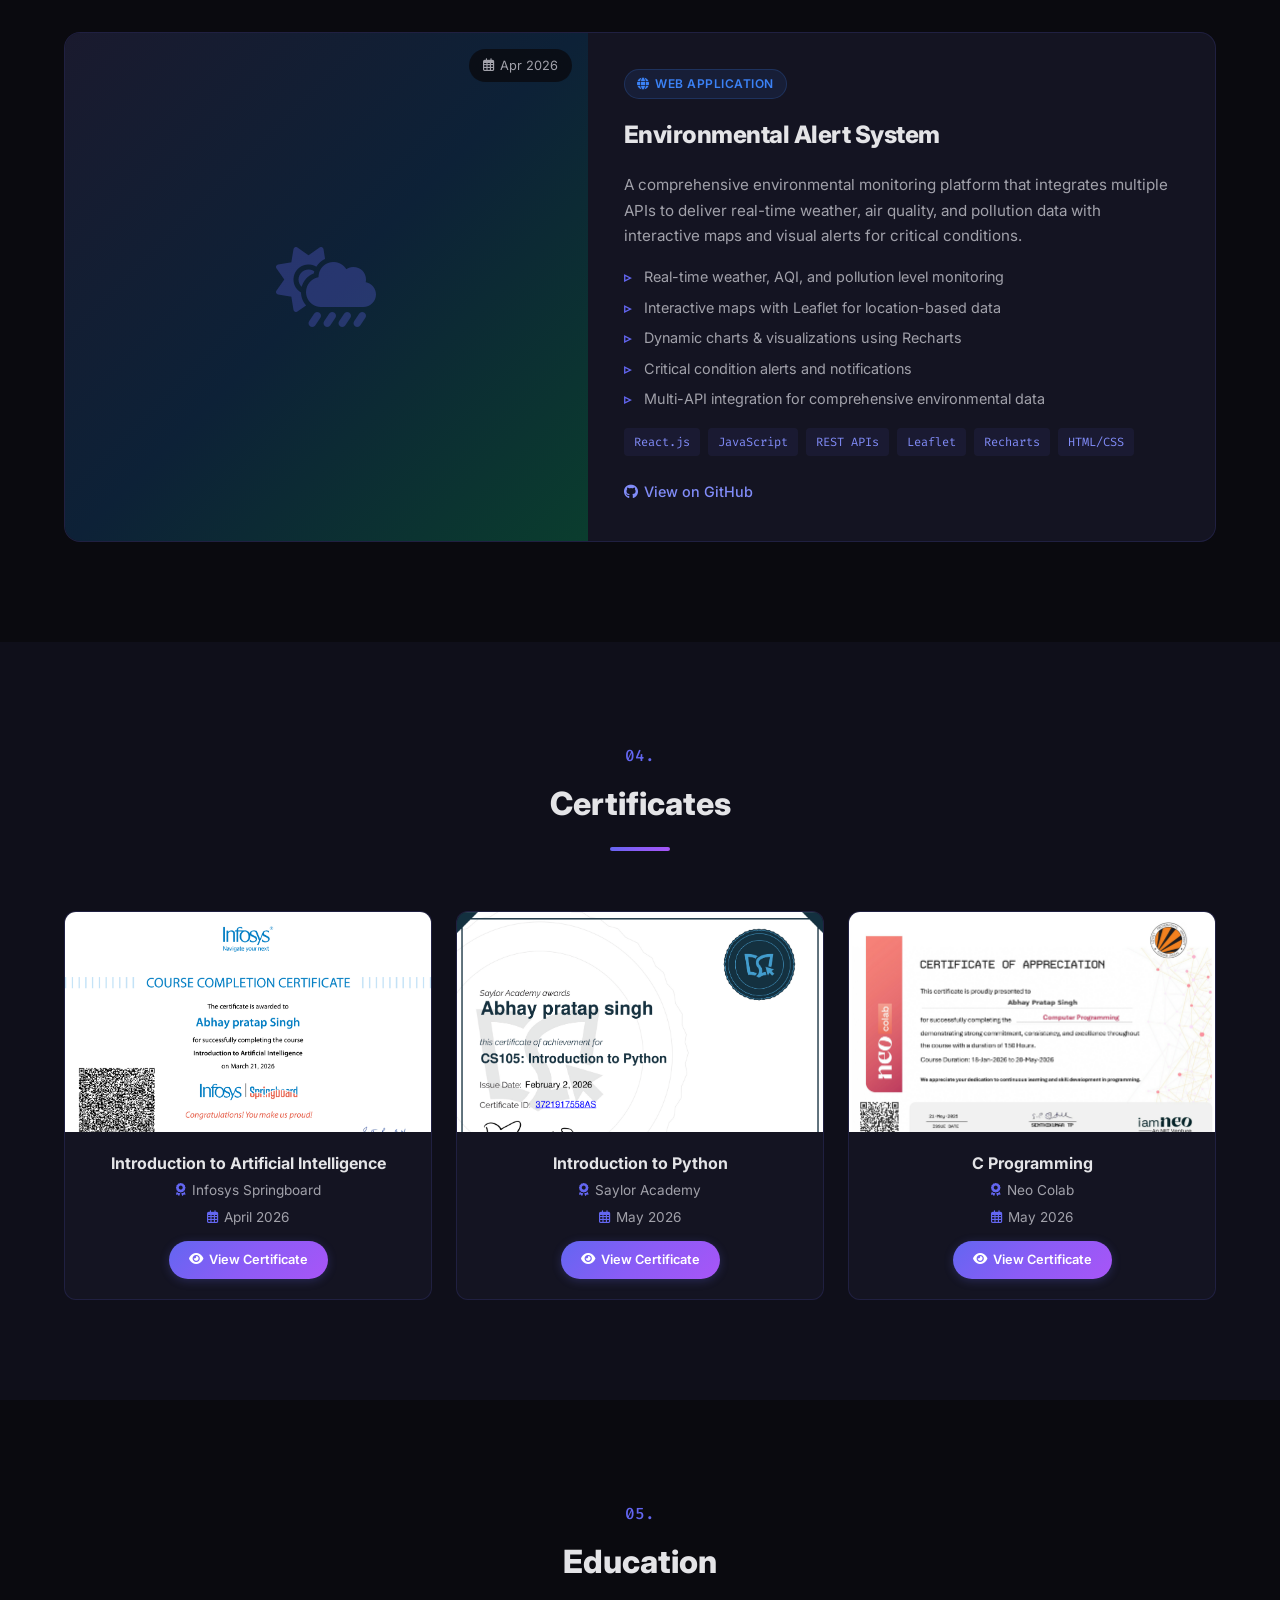
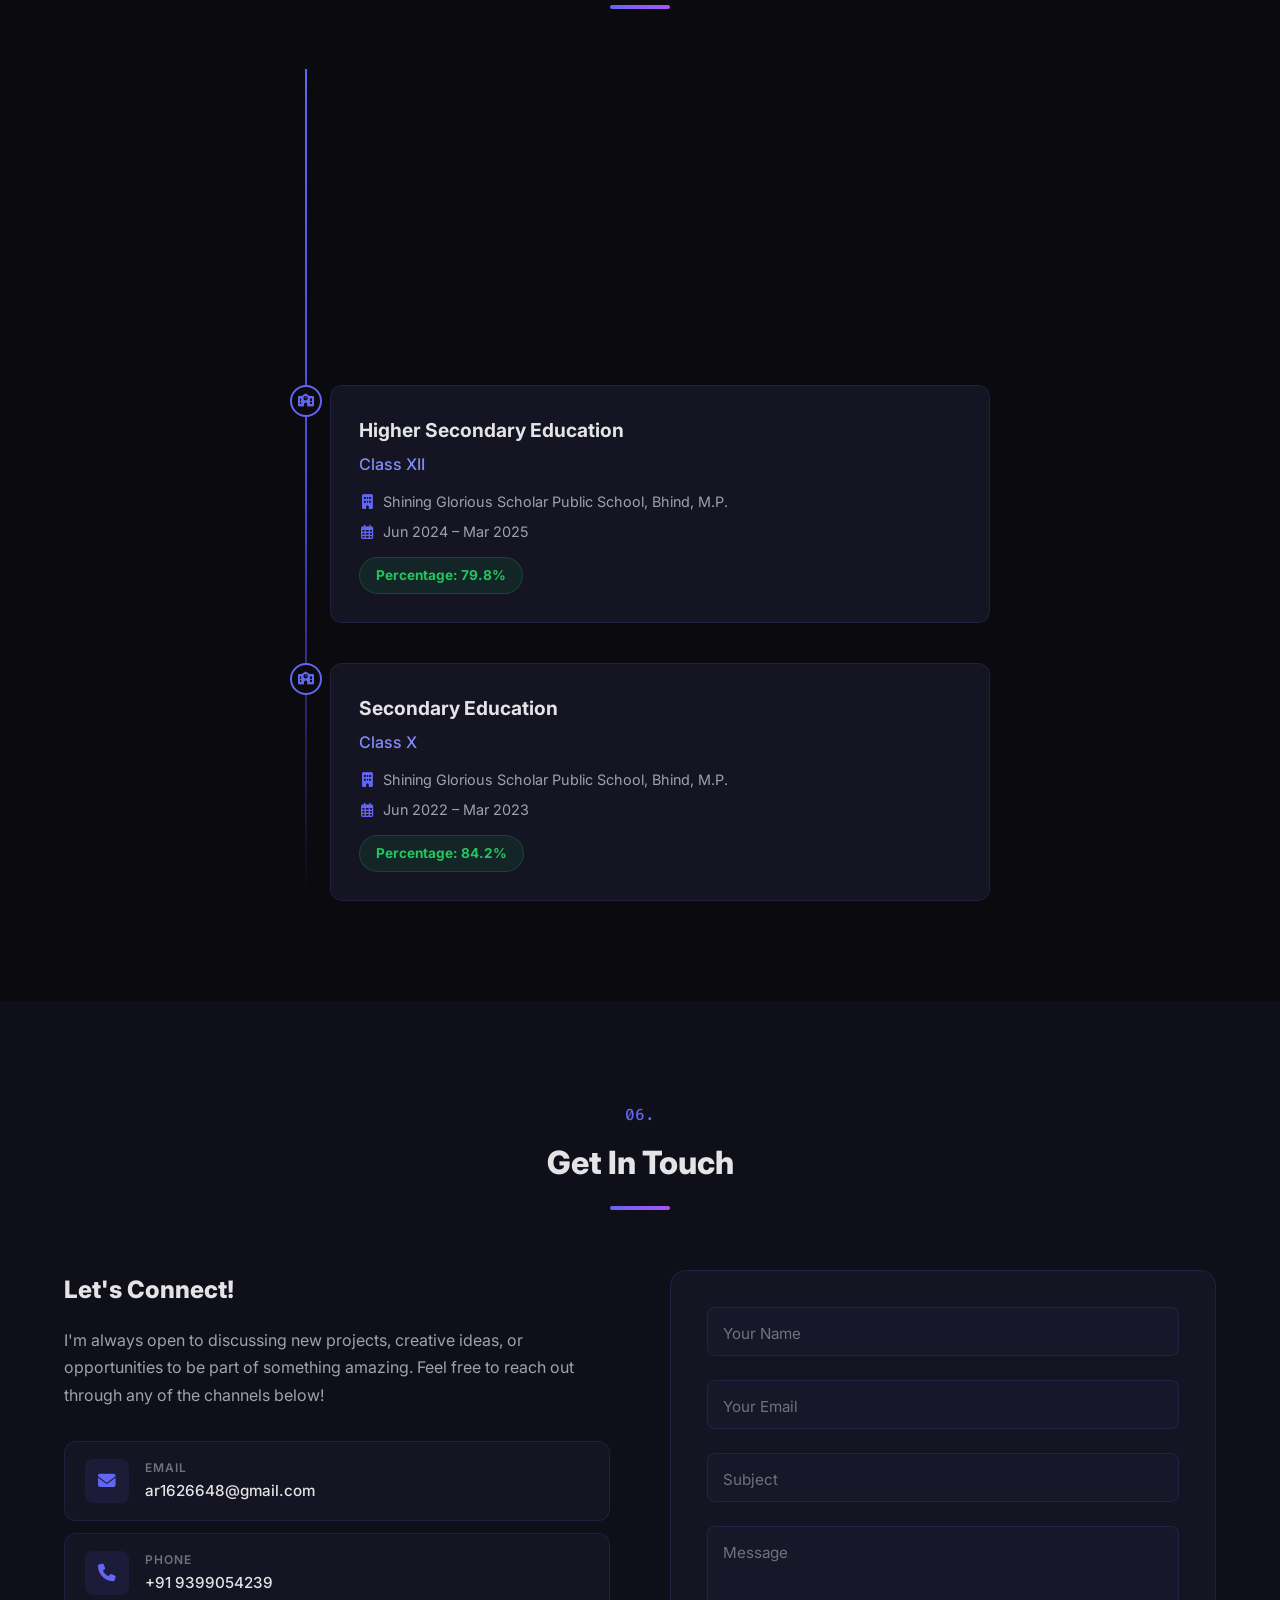
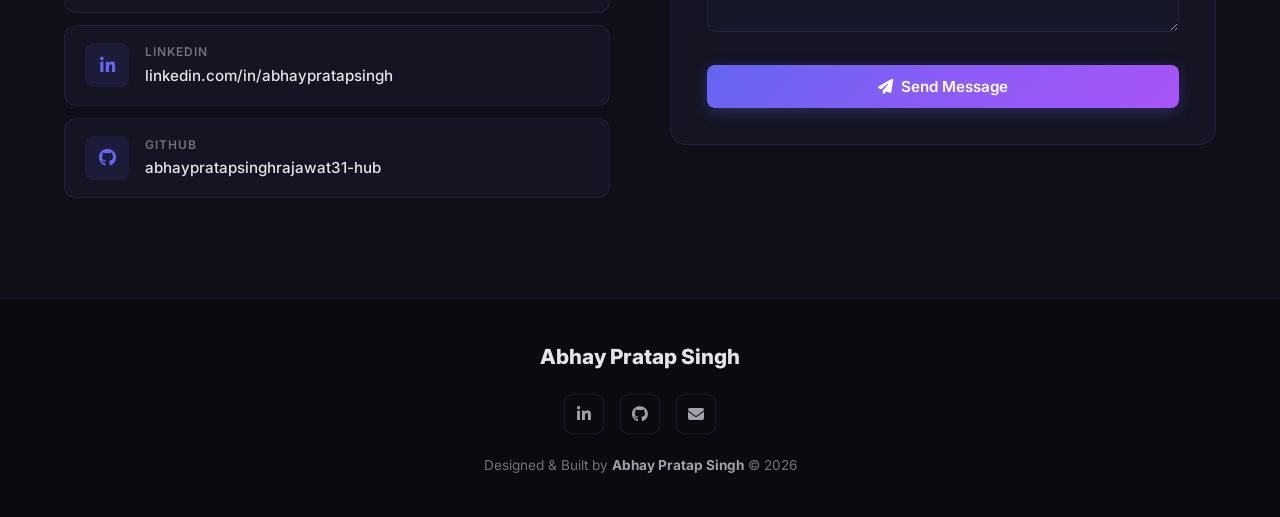
==== commit f399d4a7: "Move Certificates section above Education" ====
--- a/index.html
+++ b/index.html
@@ -25,8 +25,8 @@
                 <a href="#about" class="nav-link">About</a>
                 <a href="#skills" class="nav-link">Skills</a>
                 <a href="#projects" class="nav-link">Projects</a>
+                <a href="#certificates" class="nav-link">Certificates</a>
                 <a href="#education" class="nav-link">Education</a>
-                <a href="#certificates" class="nav-link">Certificates</a>
                 <a href="#contact" class="nav-link">Contact</a>
             </div>
             <button class="nav-toggle" id="navToggle" aria-label="Toggle navigation">
@@ -366,11 +366,63 @@
         </div>
     </section>
 
+    <!-- Certificates Section -->
+    <section class="section section-alt" id="certificates">
+        <div class="container">
+            <h2 class="section-title">
+                <span class="section-number">04.</span> Certificates
+            </h2>
+            <div class="certificates-grid">
+                <div class="certificate-card">
+                    <div class="certificate-image">
+                        <img src="certificates/ai_cert.png" alt="AI Certificate - Infosys Springboard">
+                    </div>
+                    <div class="certificate-content">
+                        <h3>Introduction to Artificial Intelligence</h3>
+                        <p class="certificate-issuer"><i class="fas fa-award"></i> Infosys Springboard</p>
+                        <p class="certificate-date"><i class="far fa-calendar-alt"></i> April 2026</p>
+                        <a href="certificates/AIspringboot.pdf" target="_blank" rel="noopener noreferrer" class="btn btn-cert">
+                            <i class="fas fa-eye"></i> View Certificate
+                        </a>
+                    </div>
+                </div>
+
+                <div class="certificate-card">
+                    <div class="certificate-image">
+                        <img src="certificates/python_cert.png" alt="Python Certificate - Saylor Academy">
+                    </div>
+                    <div class="certificate-content">
+                        <h3>Introduction to Python</h3>
+                        <p class="certificate-issuer"><i class="fas fa-award"></i> Saylor Academy</p>
+                        <p class="certificate-date"><i class="far fa-calendar-alt"></i> May 2026</p>
+                        <a href="certificates/PythonCertificate.pdf" target="_blank" rel="noopener noreferrer" class="btn btn-cert">
+                            <i class="fas fa-eye"></i> View Certificate
+                        </a>
+                    </div>
+                </div>
+
+                <div class="certificate-card">
+                    <div class="certificate-image">
+                        <img src="certificates/c_cert.png" alt="C Programming Certificate - Neo Colab">
+                    </div>
+                    <div class="certificate-content">
+                        <h3>C Programming</h3>
+                        <p class="certificate-issuer"><i class="fas fa-award"></i> Neo Colab</p>
+                        <p class="certificate-date"><i class="far fa-calendar-alt"></i> May 2026</p>
+                        <a href="certificates/CProgramming.pdf" target="_blank" rel="noopener noreferrer" class="btn btn-cert">
+                            <i class="fas fa-eye"></i> View Certificate
+                        </a>
+                    </div>
+                </div>
+            </div>
+        </div>
+    </section>
+
     <!-- Education Section -->
-    <section class="section section-alt" id="education">
+    <section class="section" id="education">
         <div class="container">
             <h2 class="section-title">
-                <span class="section-number">04.</span> Education
+                <span class="section-number">05.</span> Education
             </h2>
             <div class="timeline">
                 <div class="timeline-item">
@@ -428,58 +480,6 @@
                         <div class="timeline-highlight">
                             <span class="percent-badge">Percentage: 84.2%</span>
                         </div>
-                    </div>
-                </div>
-            </div>
-        </div>
-    </section>
-
-    <!-- Certificates Section -->
-    <section class="section" id="certificates">
-        <div class="container">
-            <h2 class="section-title">
-                <span class="section-number">05.</span> Certificates
-            </h2>
-            <div class="certificates-grid">
-                <div class="certificate-card">
-                    <div class="certificate-image">
-                        <img src="certificates/ai_cert.png" alt="AI Certificate - Infosys Springboard">
-                    </div>
-                    <div class="certificate-content">
-                        <h3>Introduction to Artificial Intelligence</h3>
-                        <p class="certificate-issuer"><i class="fas fa-award"></i> Infosys Springboard</p>
-                        <p class="certificate-date"><i class="far fa-calendar-alt"></i> April 2026</p>
-                        <a href="certificates/AIspringboot.pdf" target="_blank" rel="noopener noreferrer" class="btn btn-cert">
-                            <i class="fas fa-eye"></i> View Certificate
-                        </a>
-                    </div>
-                </div>
-
-                <div class="certificate-card">
-                    <div class="certificate-image">
-                        <img src="certificates/python_cert.png" alt="Python Certificate - Saylor Academy">
-                    </div>
-                    <div class="certificate-content">
-                        <h3>Introduction to Python</h3>
-                        <p class="certificate-issuer"><i class="fas fa-award"></i> Saylor Academy</p>
-                        <p class="certificate-date"><i class="far fa-calendar-alt"></i> May 2026</p>
-                        <a href="certificates/PythonCertificate.pdf" target="_blank" rel="noopener noreferrer" class="btn btn-cert">
-                            <i class="fas fa-eye"></i> View Certificate
-                        </a>
-                    </div>
-                </div>
-
-                <div class="certificate-card">
-                    <div class="certificate-image">
-                        <img src="certificates/c_cert.png" alt="C Programming Certificate - Neo Colab">
-                    </div>
-                    <div class="certificate-content">
-                        <h3>C Programming</h3>
-                        <p class="certificate-issuer"><i class="fas fa-award"></i> Neo Colab</p>
-                        <p class="certificate-date"><i class="far fa-calendar-alt"></i> May 2026</p>
-                        <a href="certificates/CProgramming.pdf" target="_blank" rel="noopener noreferrer" class="btn btn-cert">
-                            <i class="fas fa-eye"></i> View Certificate
-                        </a>
                     </div>
                 </div>
             </div>
--- a/style.css
+++ b/style.css
@@ -507,8 +507,8 @@
 
 .avatar-container {
     position: relative;
-    width: 300px;
-    height: 300px;
+    width: 360px;
+    height: 360px;
     display: flex;
     align-items: center;
     justify-content: center;
@@ -516,8 +516,8 @@
 
 .avatar-ring {
     position: absolute;
-    width: 220px;
-    height: 220px;
+    width: 280px;
+    height: 280px;
     border-radius: 50%;
     border: 2px solid transparent;
     background-image: var(--gradient-1);
@@ -534,8 +534,8 @@
 }
 
 .avatar-photo {
-    width: 200px;
-    height: 200px;
+    width: 260px;
+    height: 260px;
     border-radius: 50%;
     overflow: hidden;
     border: 3px solid var(--accent);
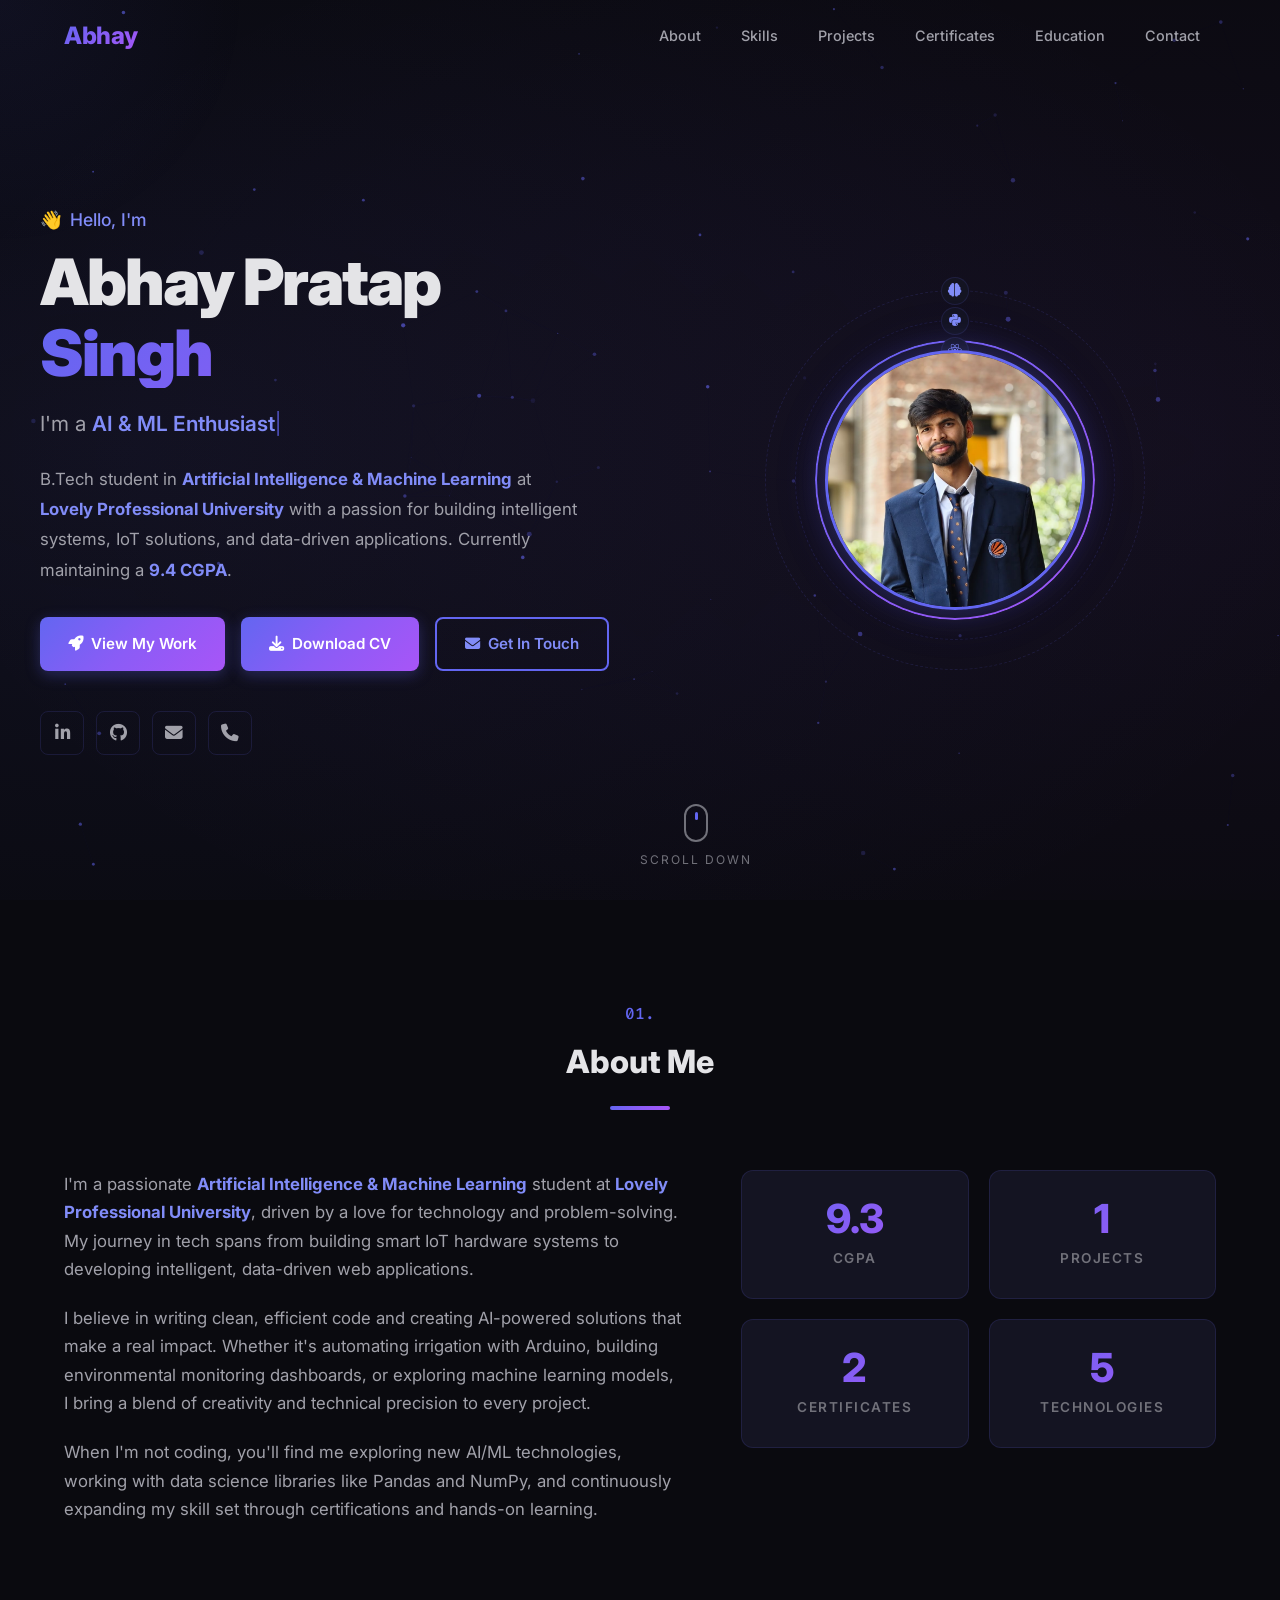
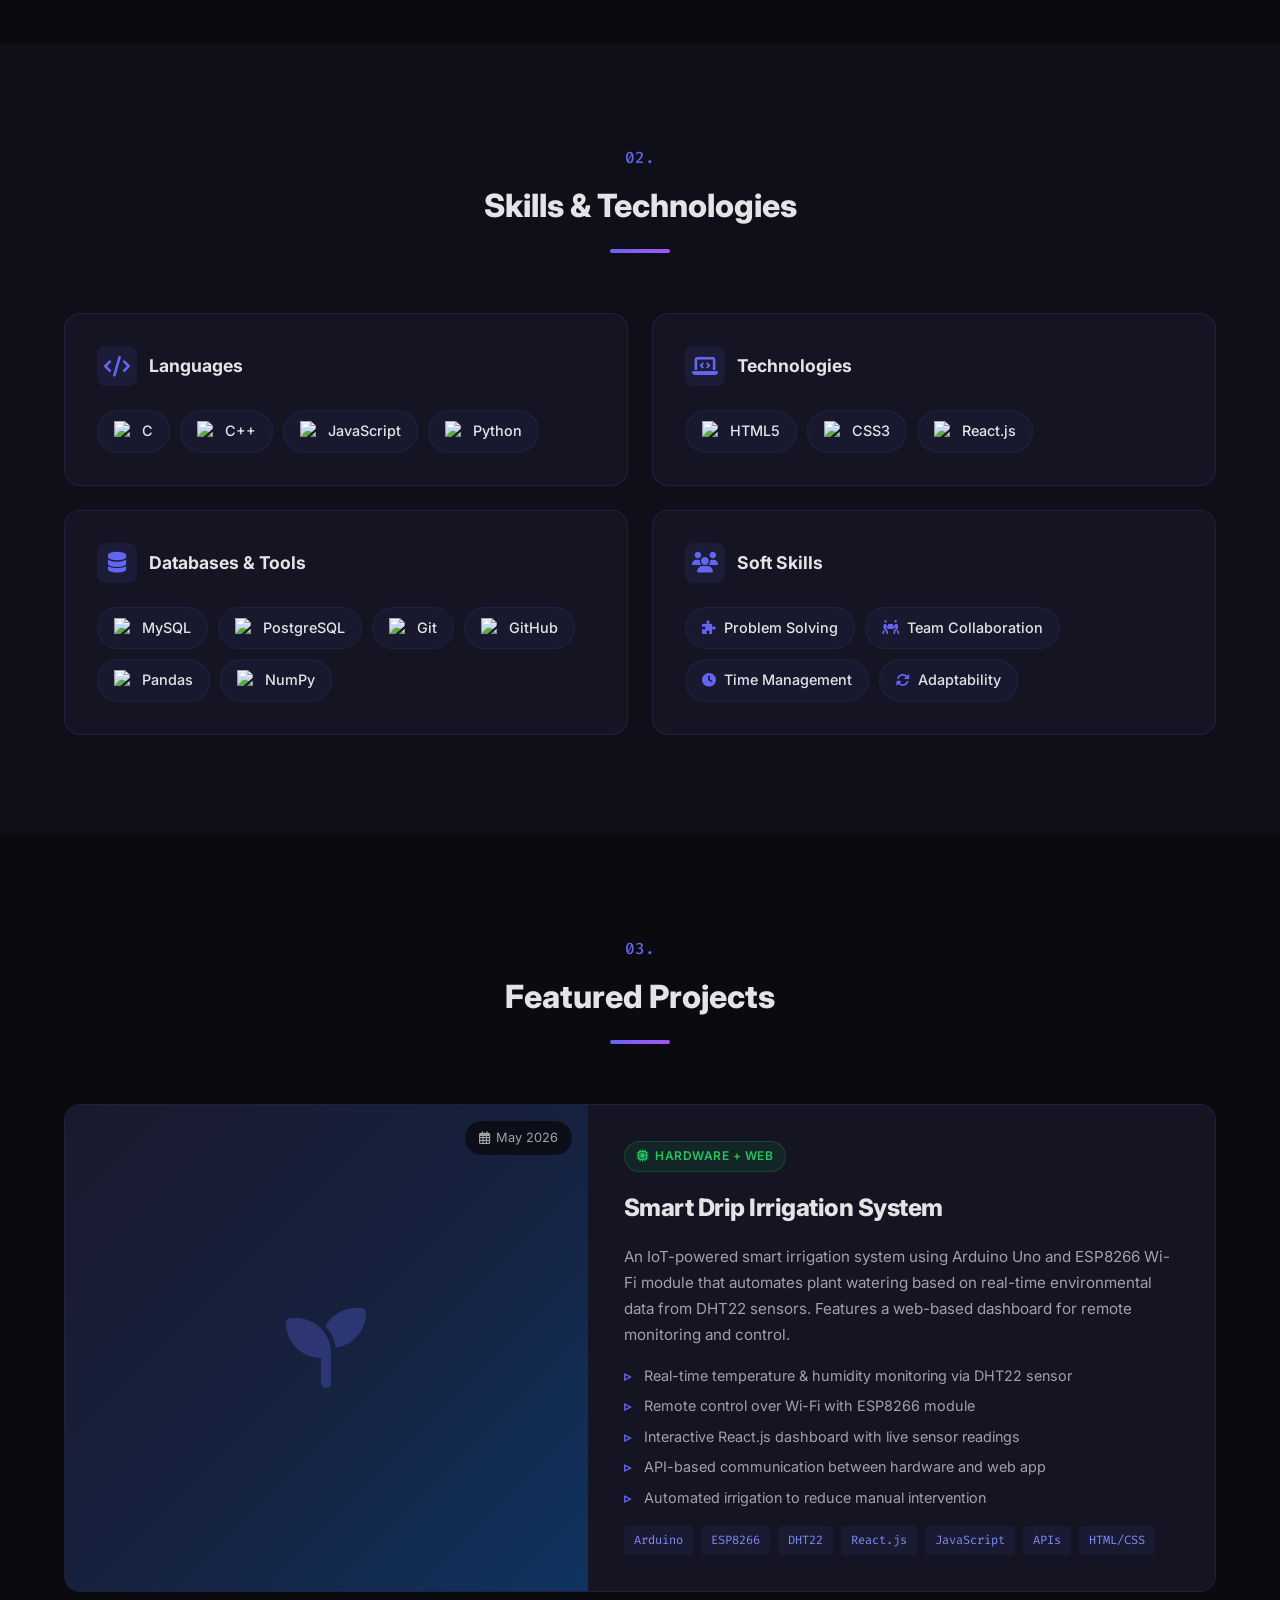
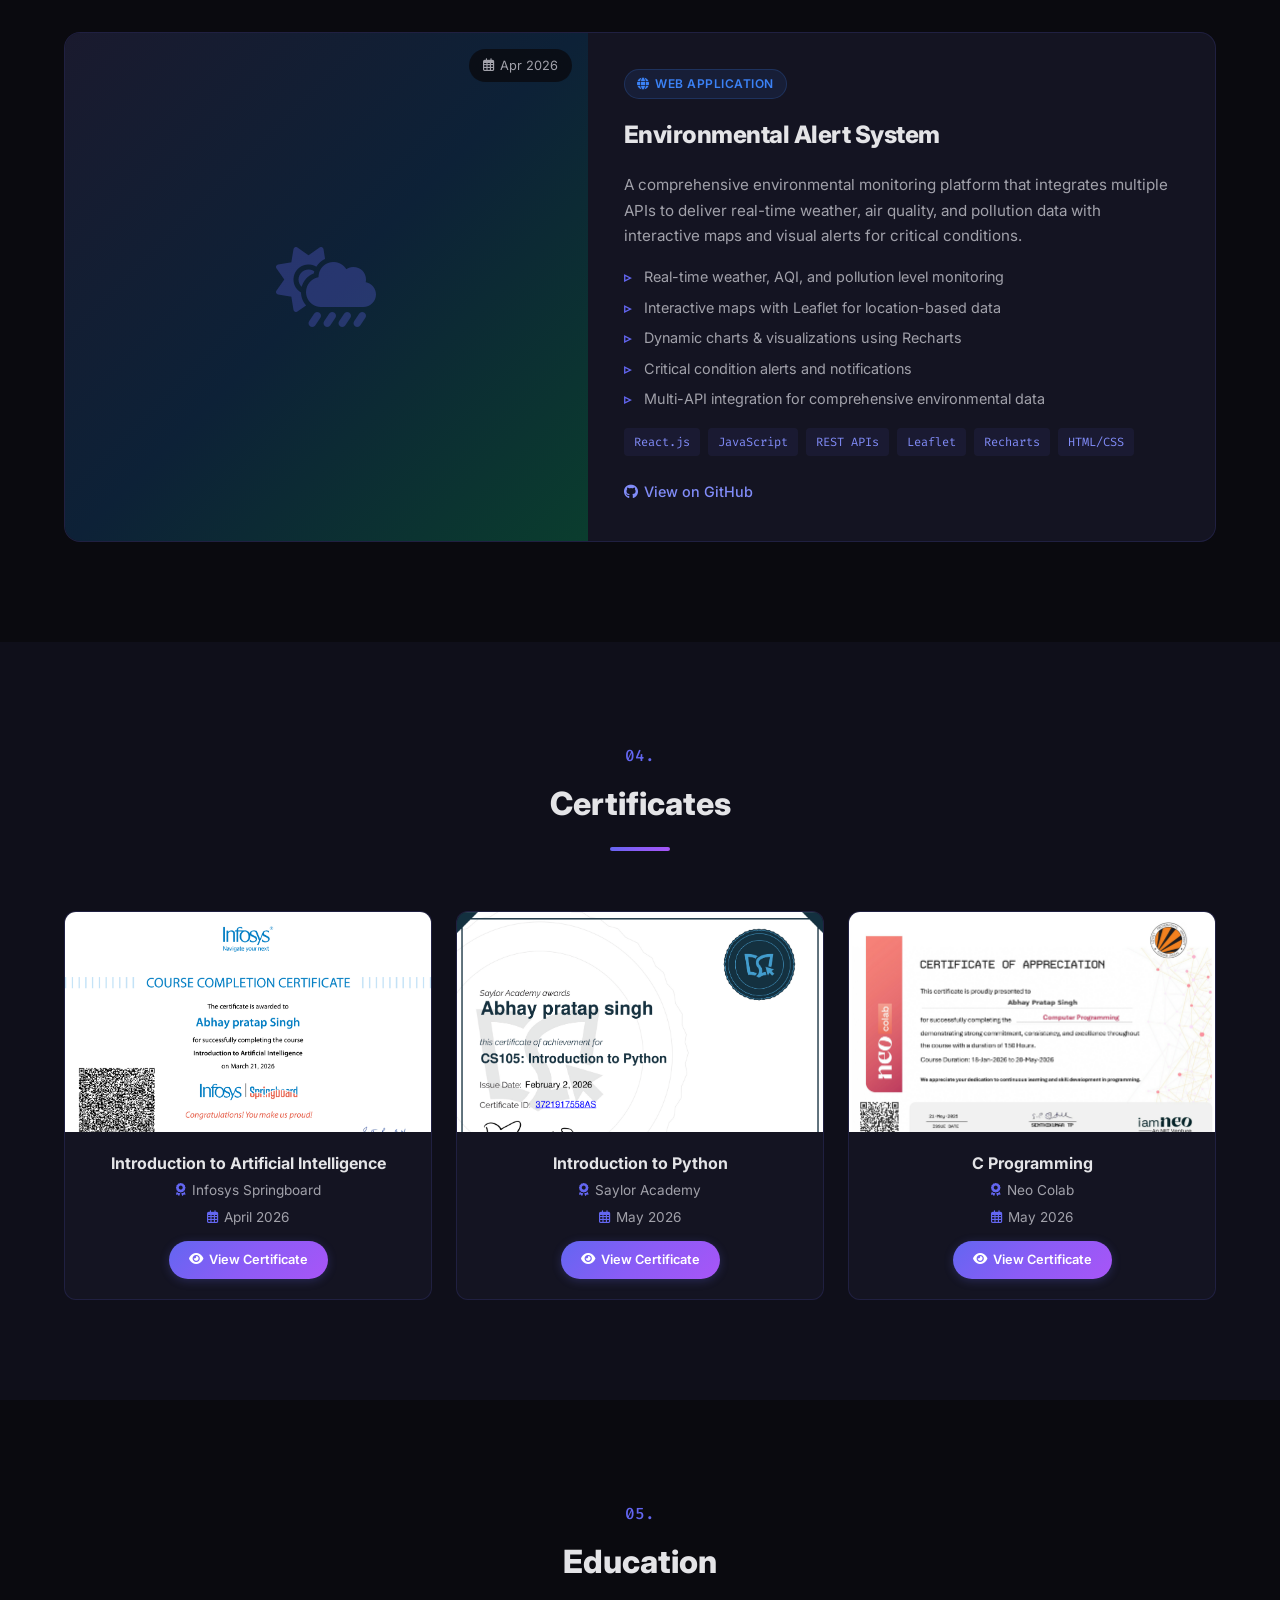
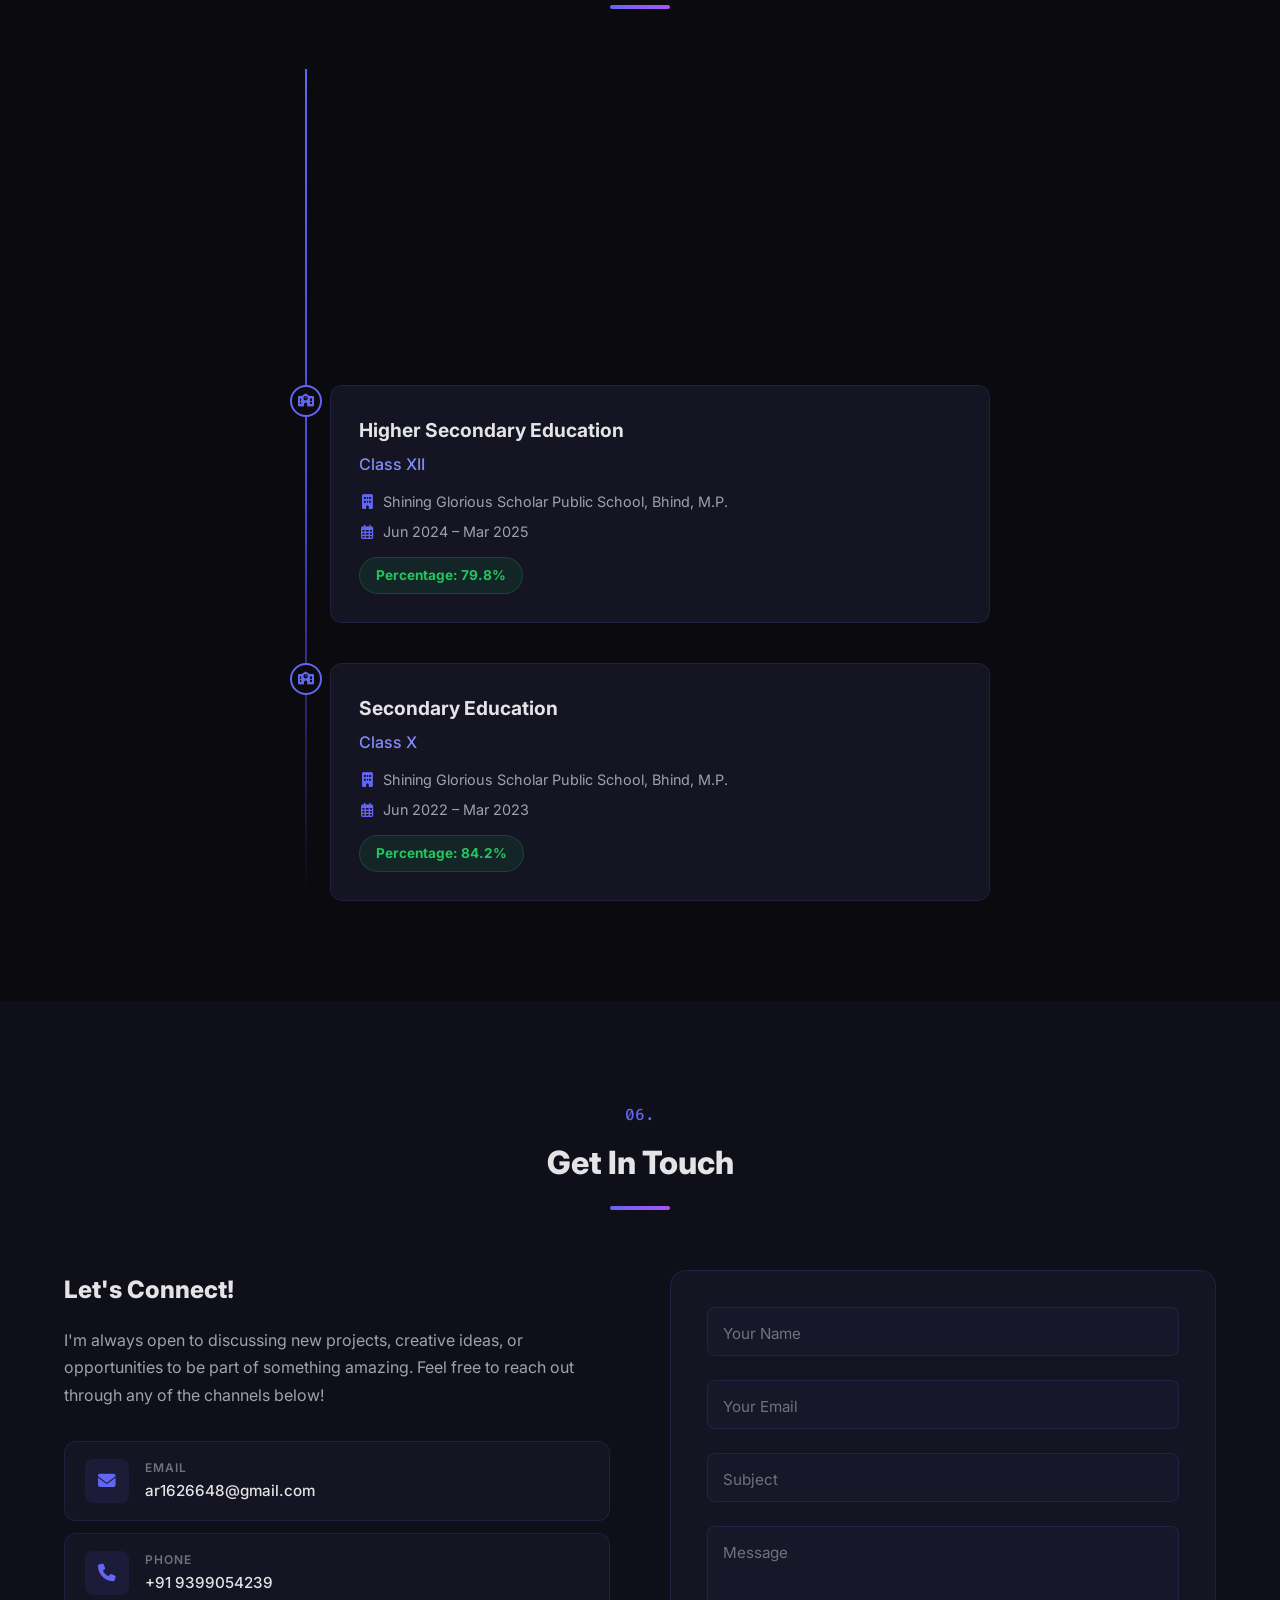
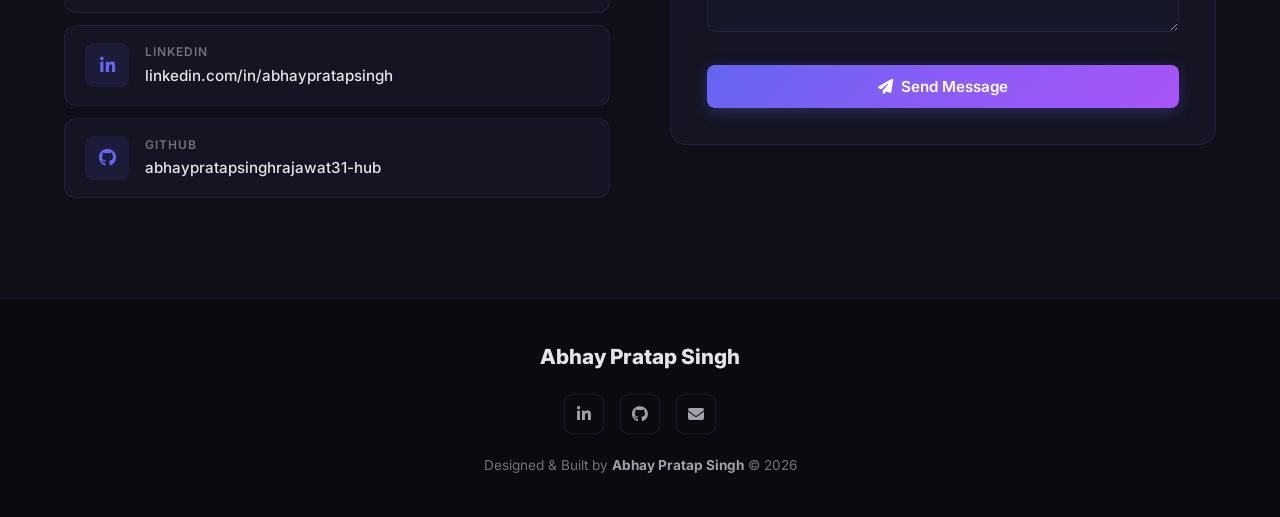
==== commit 21426663: "Update CV.pdf and degree info to match latest CV" ====
--- a/index.html
+++ b/index.html
@@ -432,7 +432,7 @@
                     <div class="timeline-content">
                         <div class="timeline-badge current">Current</div>
                         <h3>Bachelor of Technology</h3>
-                        <h4>Artificial Intelligence & Machine Learning</h4>
+                        <h4>Computer Science and Engineering</h4>
                         <p class="timeline-institution">
                             <i class="fas fa-university"></i> Lovely Professional University, Phagwara, Punjab
                         </p>
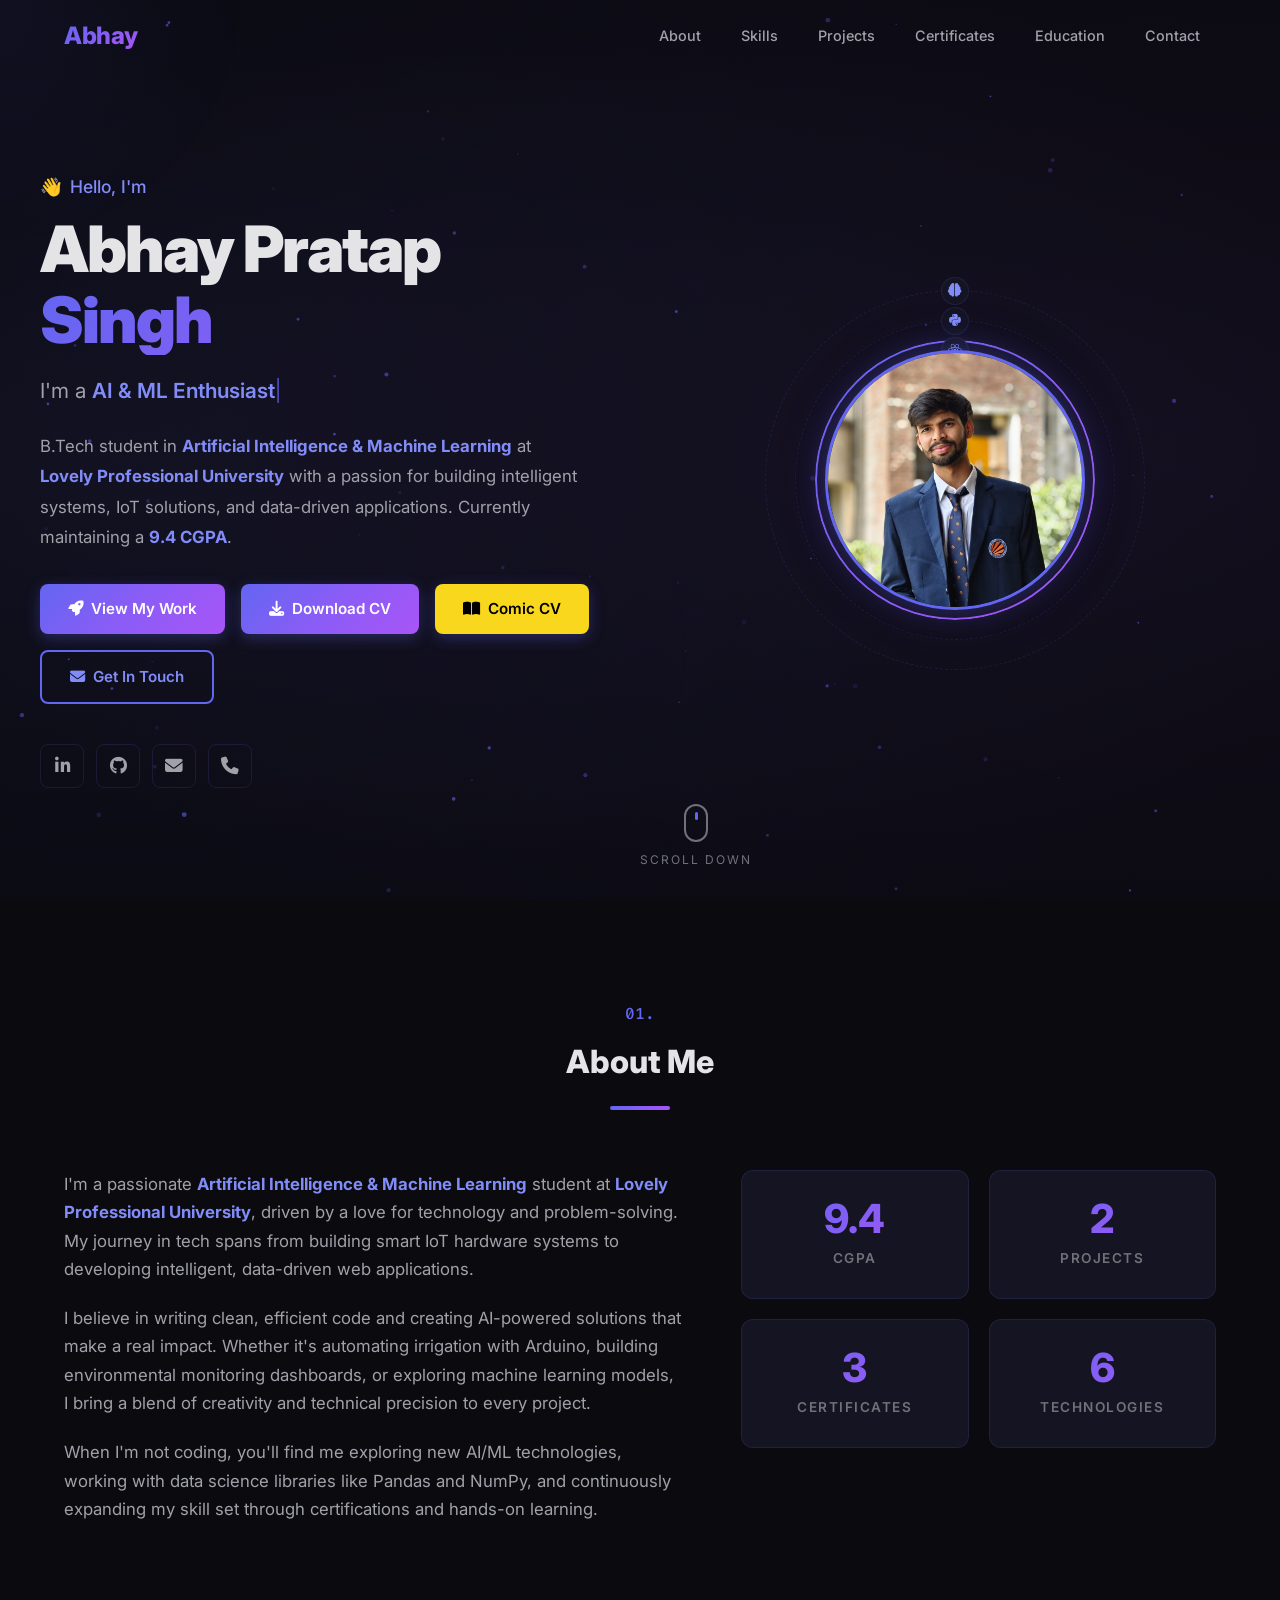
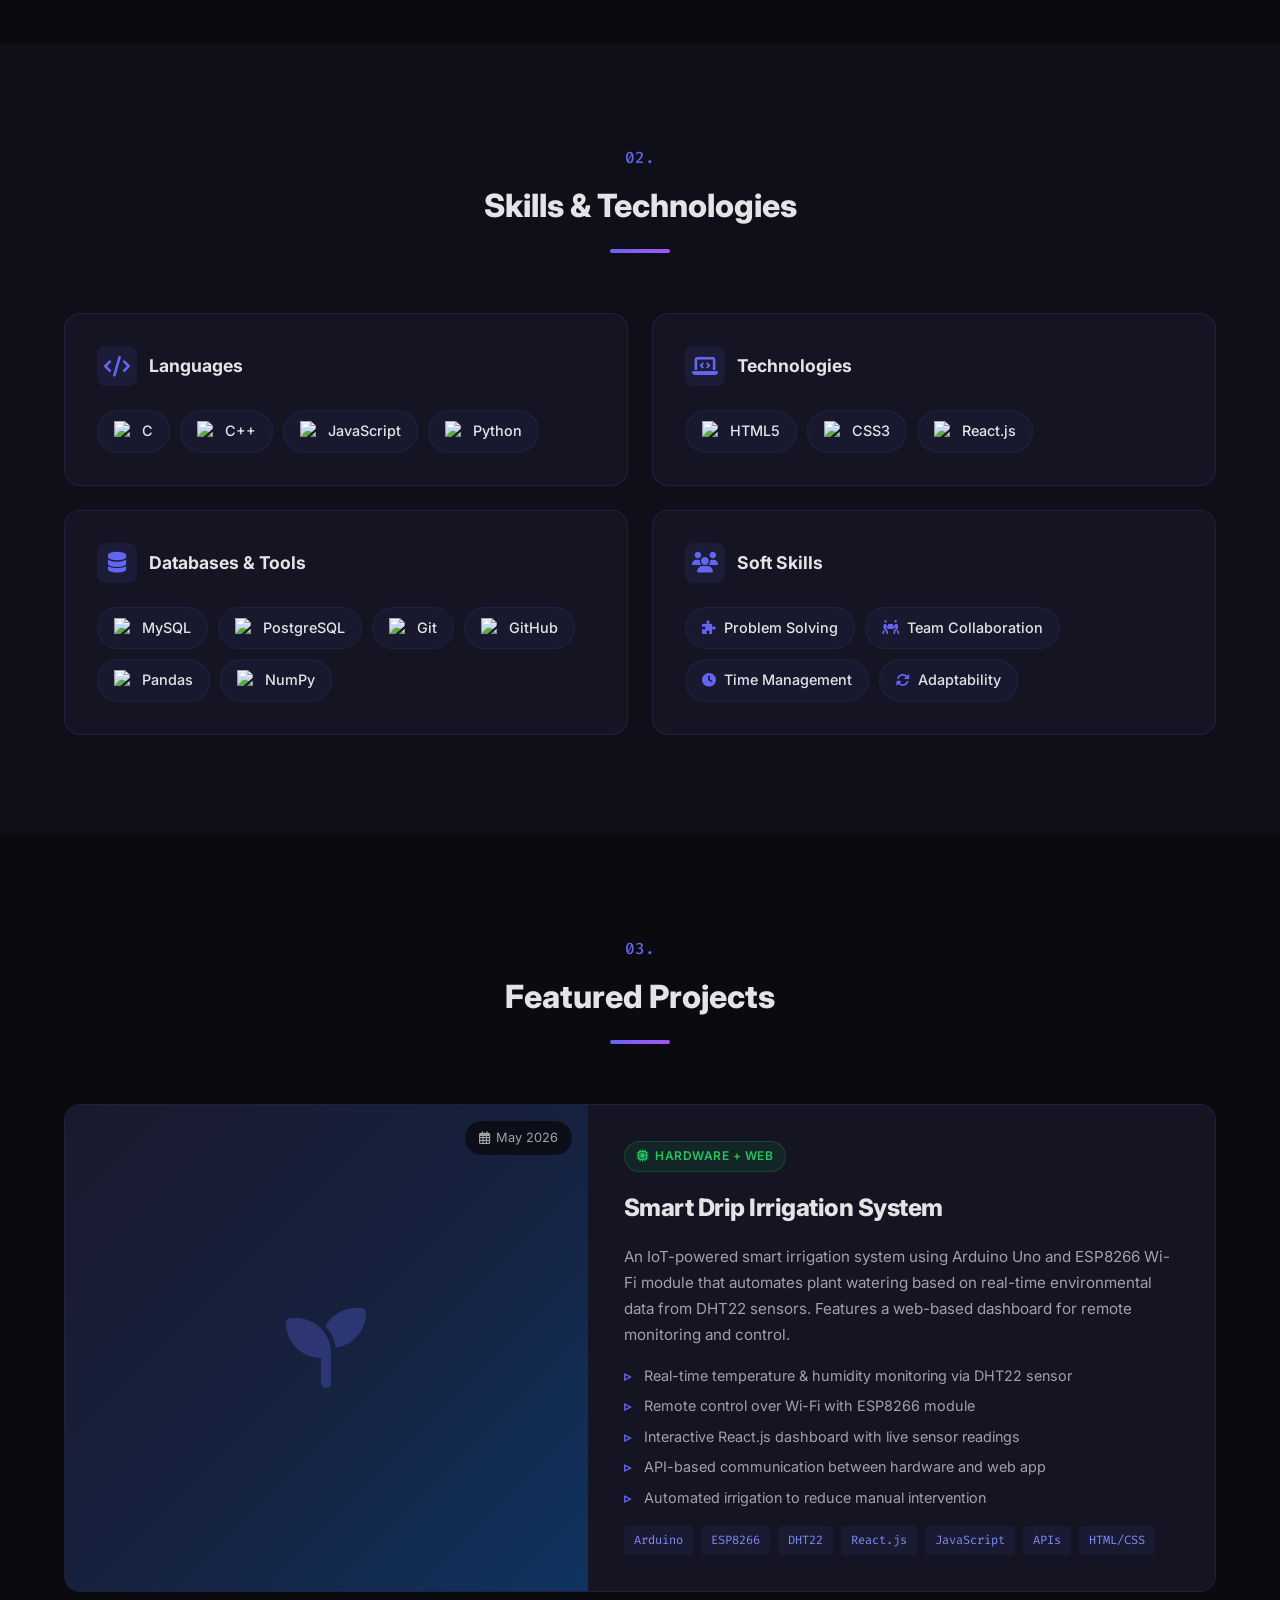
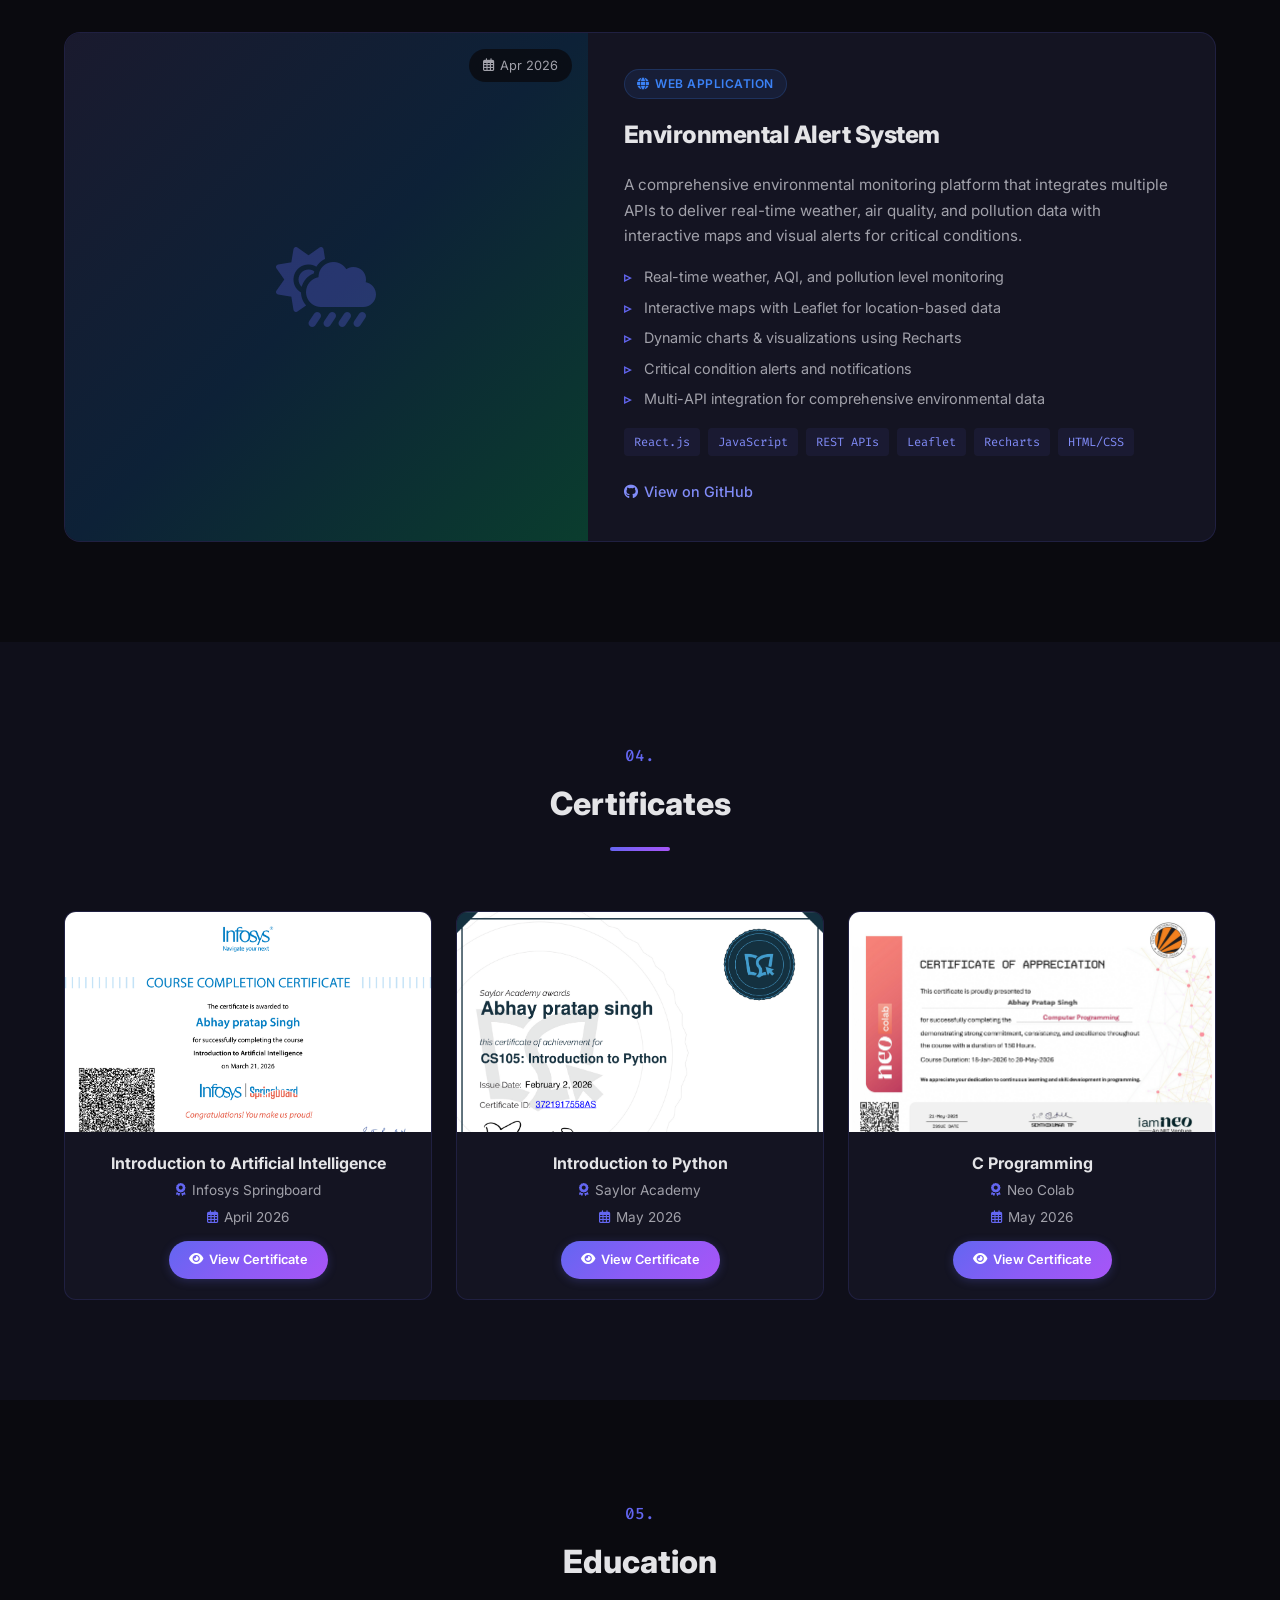
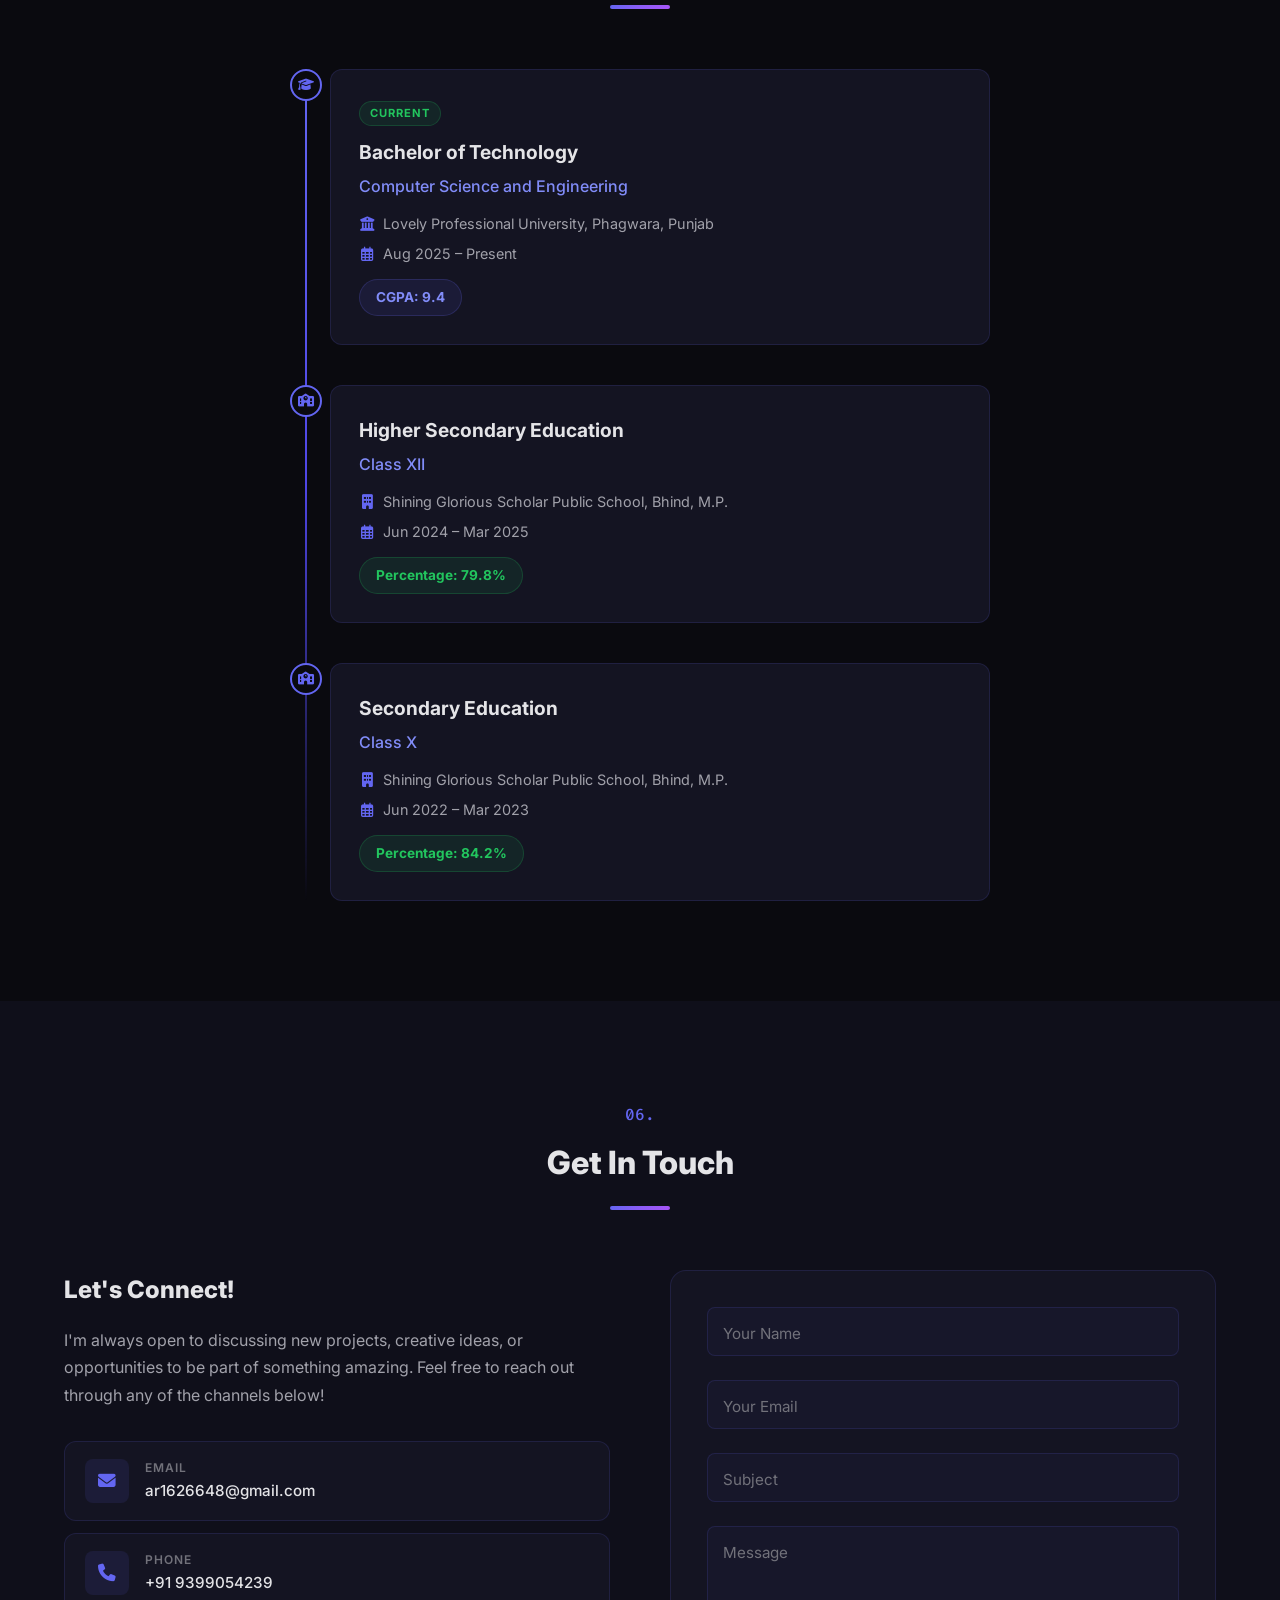
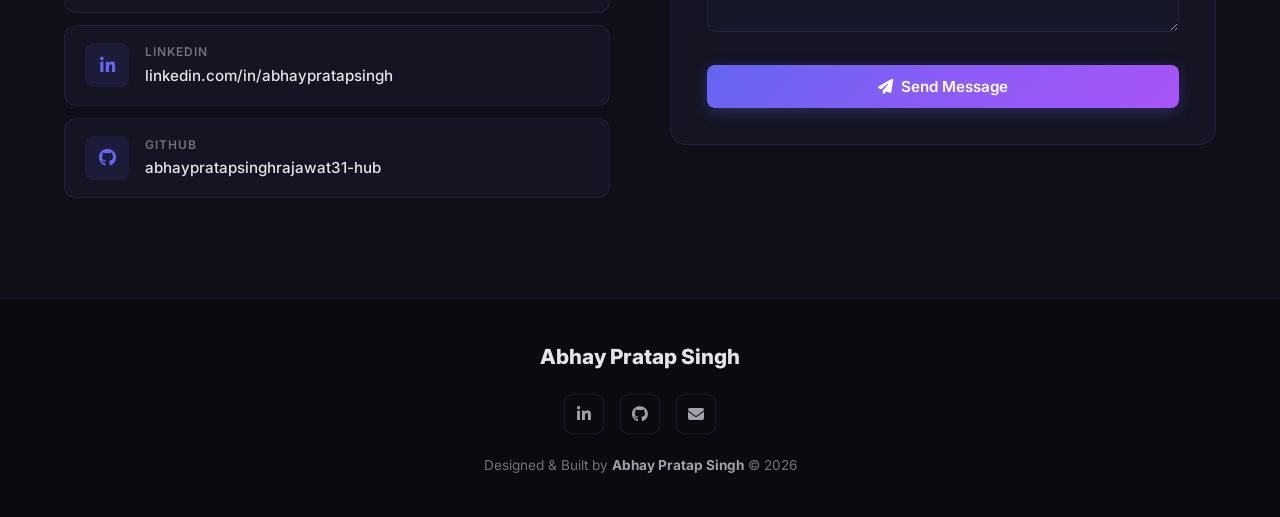
==== commit f8bb2150: "Add comic presentation board and images" ====
--- a/index.html
+++ b/index.html
@@ -62,6 +62,9 @@
                     </a>
                     <a href="CV.pdf" target="_blank" rel="noopener noreferrer" class="btn btn-primary">
                         <i class="fas fa-download"></i> Download CV
+                    </a>
+                    <a href="comic.html" class="btn btn-primary" style="background: #f9d71c; color: #000;">
+                        <i class="fas fa-book-open"></i> Comic CV
                     </a>
                     <a href="#contact" class="btn btn-outline">
                         <i class="fas fa-envelope"></i> Get In Touch
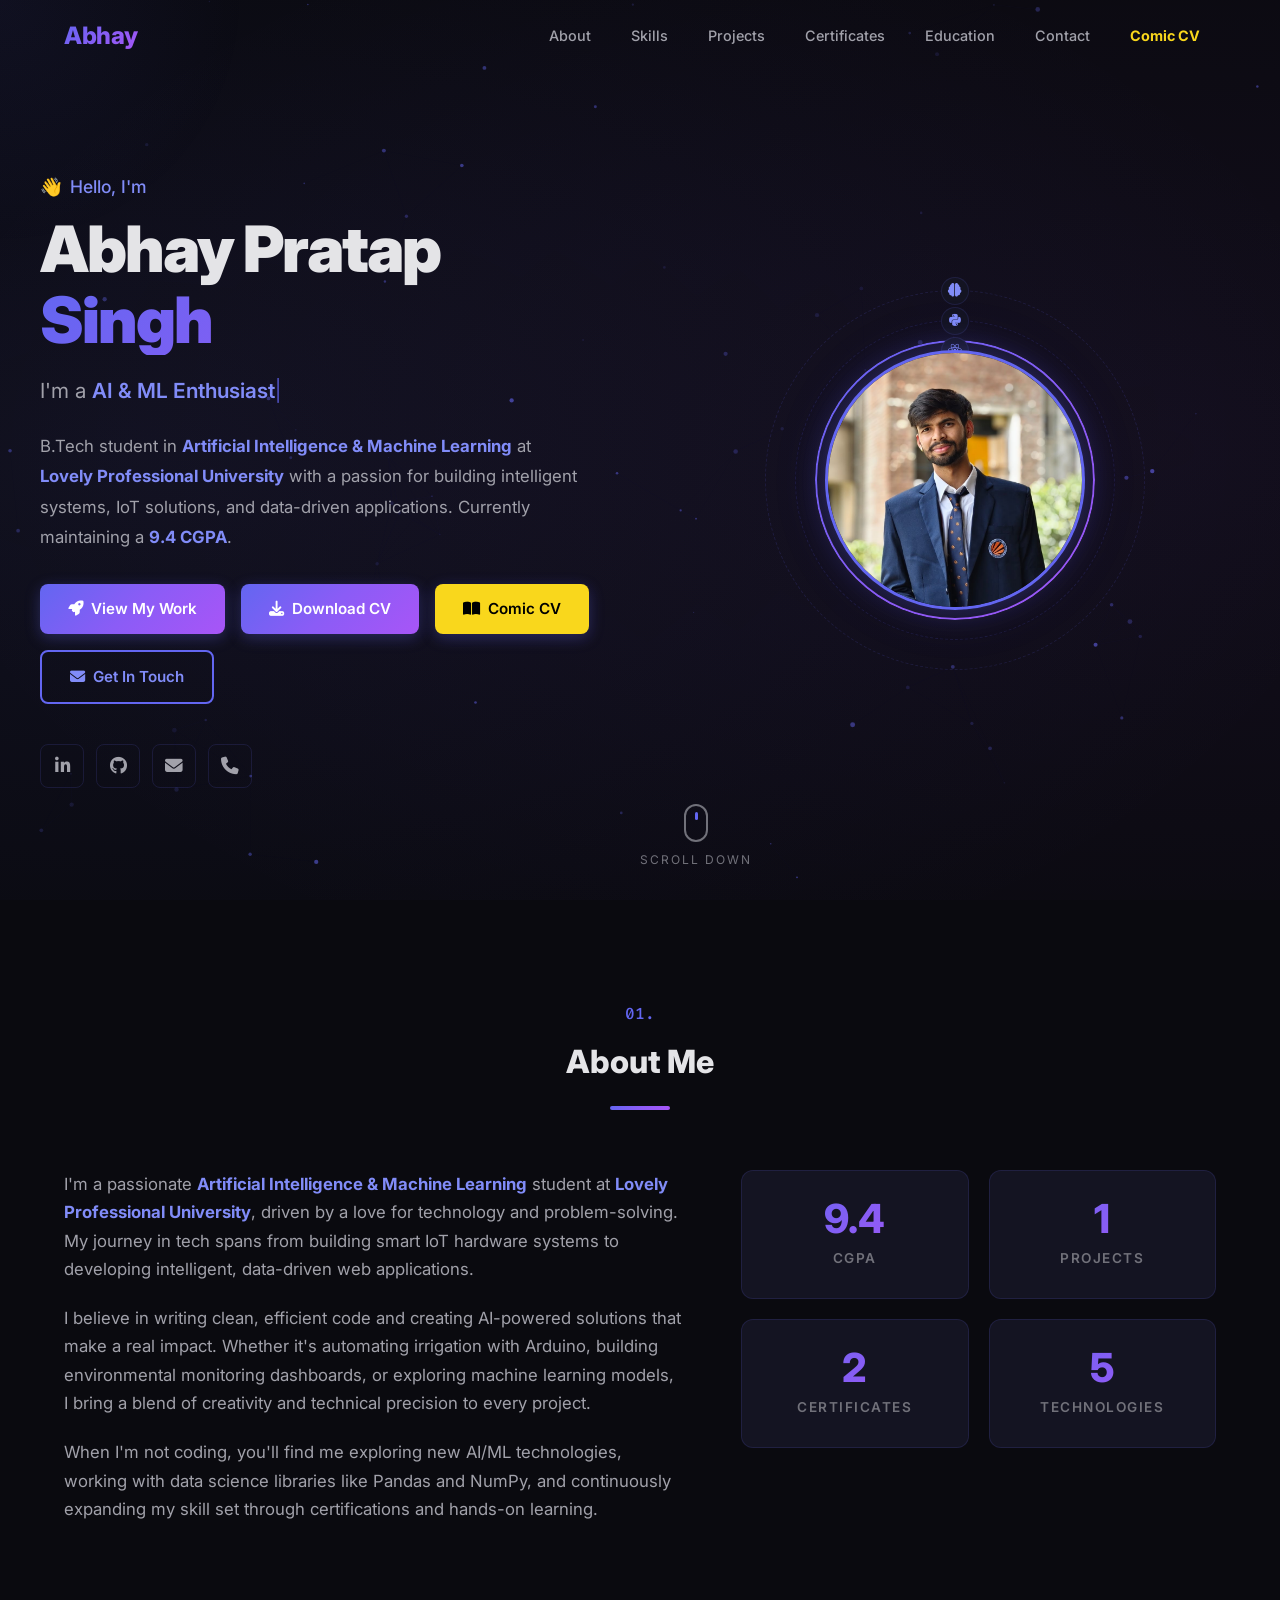
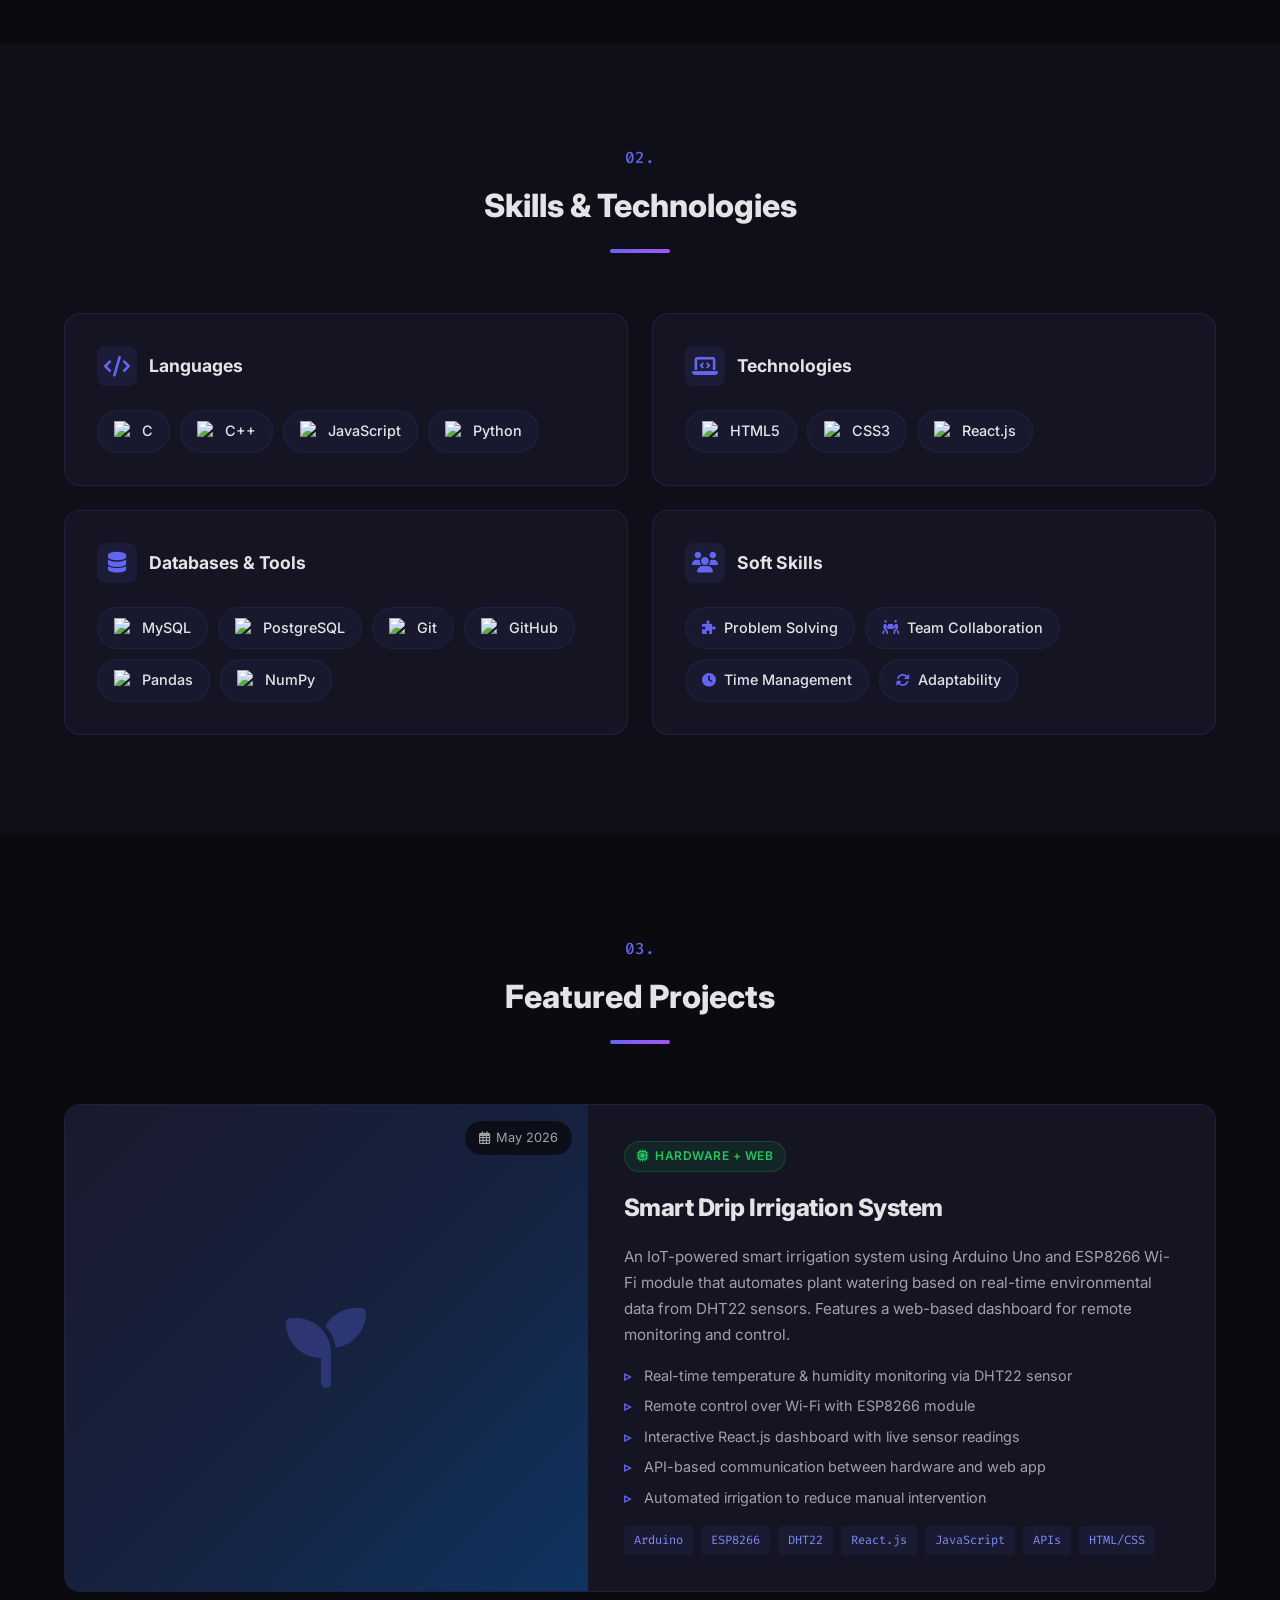
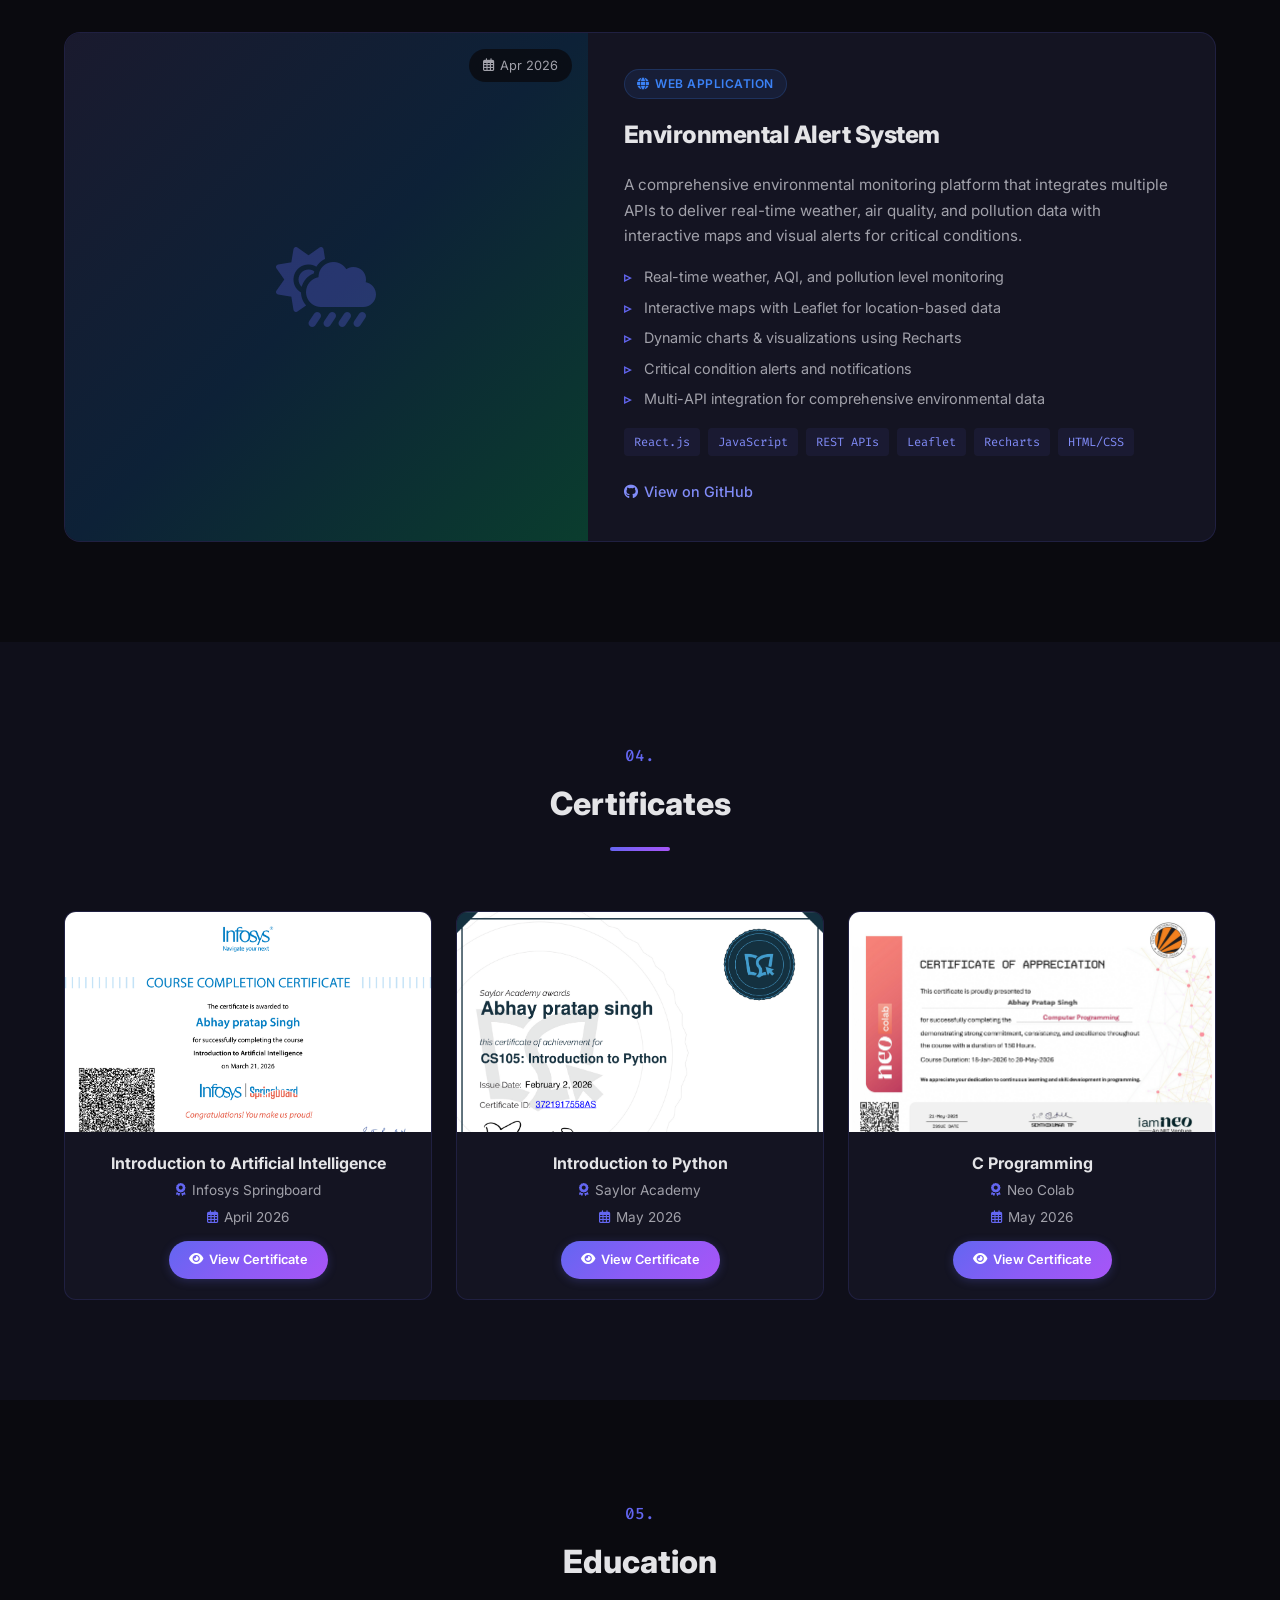
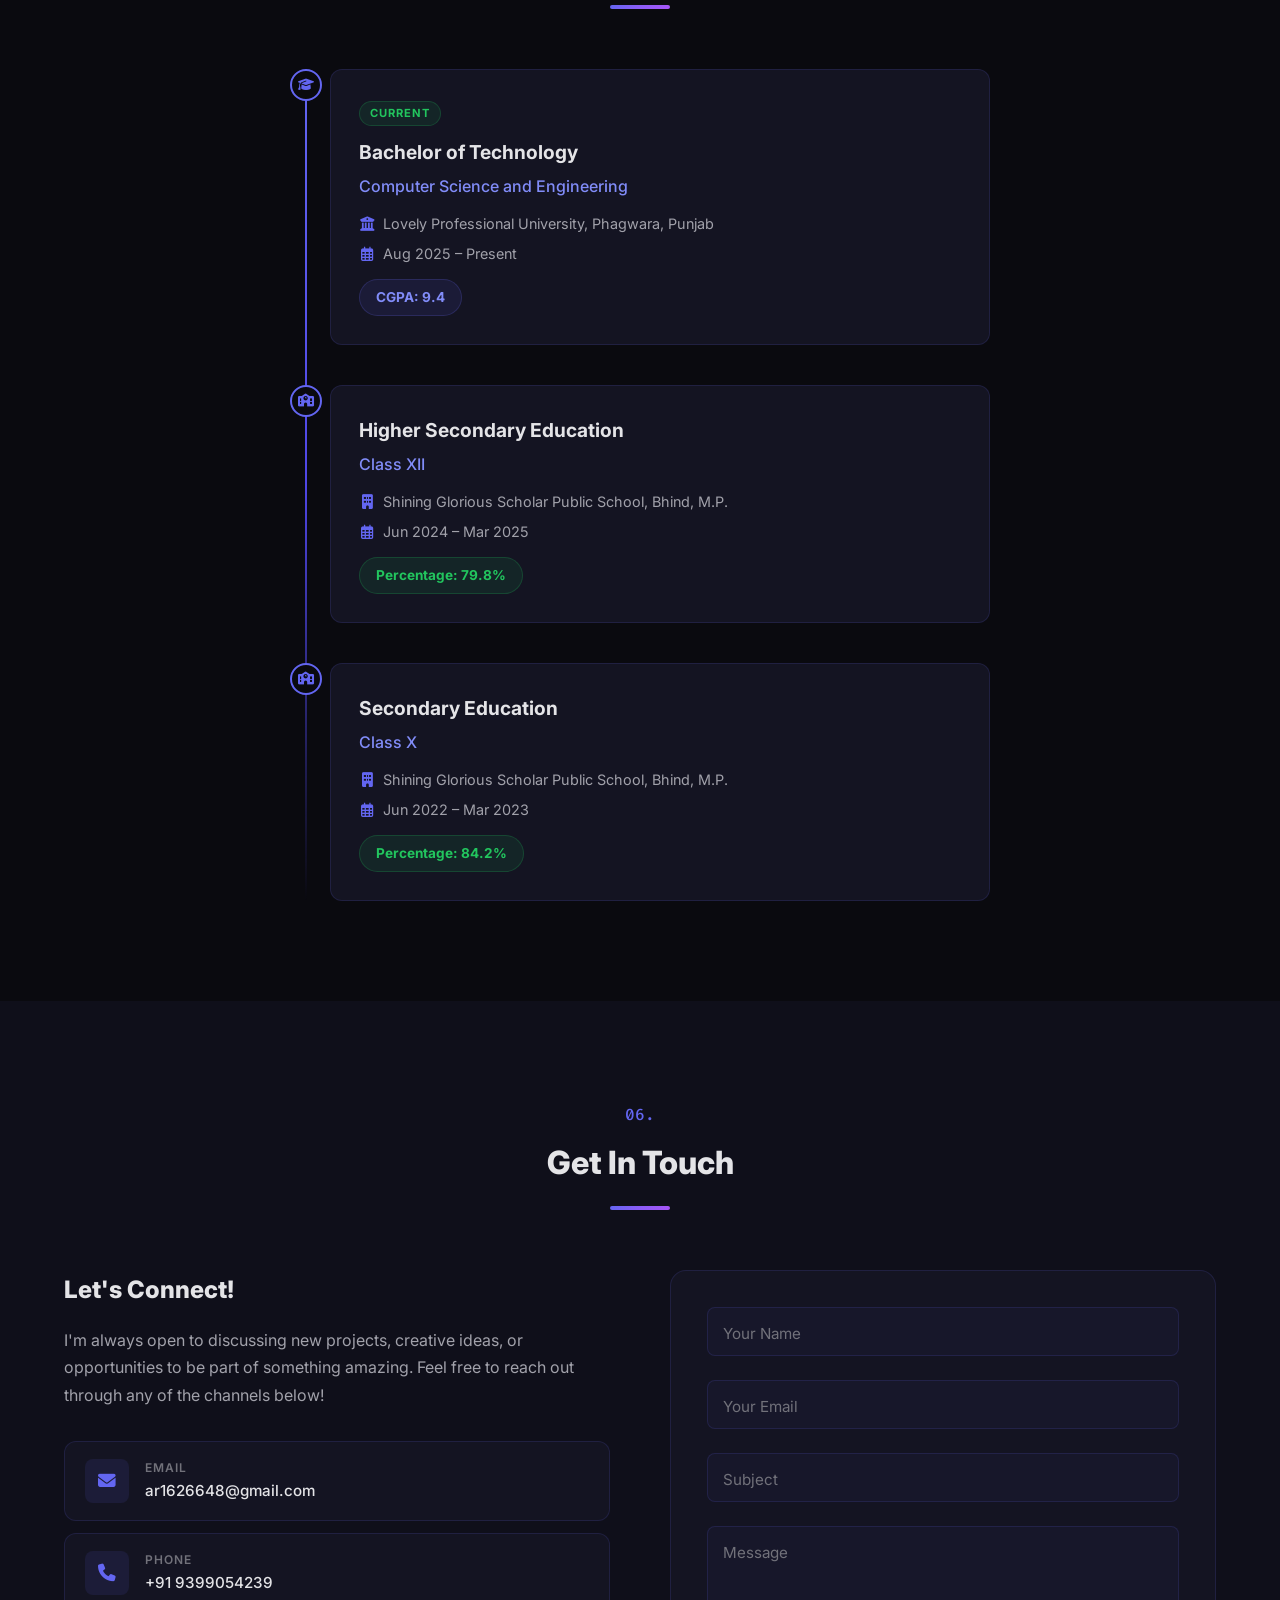
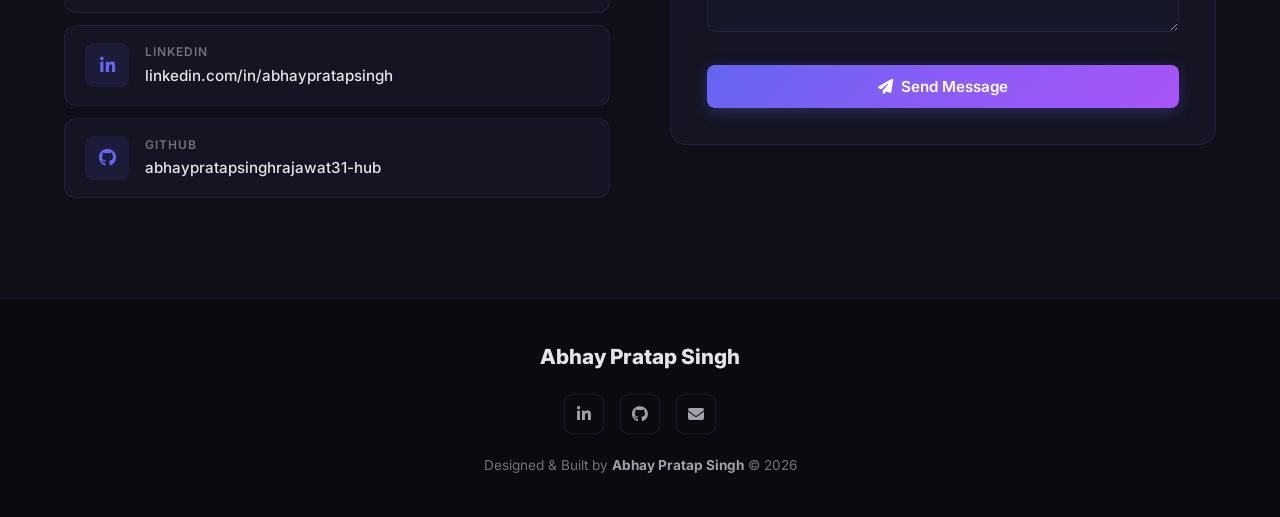
==== commit 3d3cd058: "Update CV.pdf to latest and add Comic CV to navbar" ====
--- a/index.html
+++ b/index.html
@@ -28,6 +28,7 @@
                 <a href="#certificates" class="nav-link">Certificates</a>
                 <a href="#education" class="nav-link">Education</a>
                 <a href="#contact" class="nav-link">Contact</a>
+                <a href="comic.html" class="nav-link" style="color: #f9d71c; font-weight: 700;">Comic CV</a>
             </div>
             <button class="nav-toggle" id="navToggle" aria-label="Toggle navigation">
                 <span class="hamburger"></span>
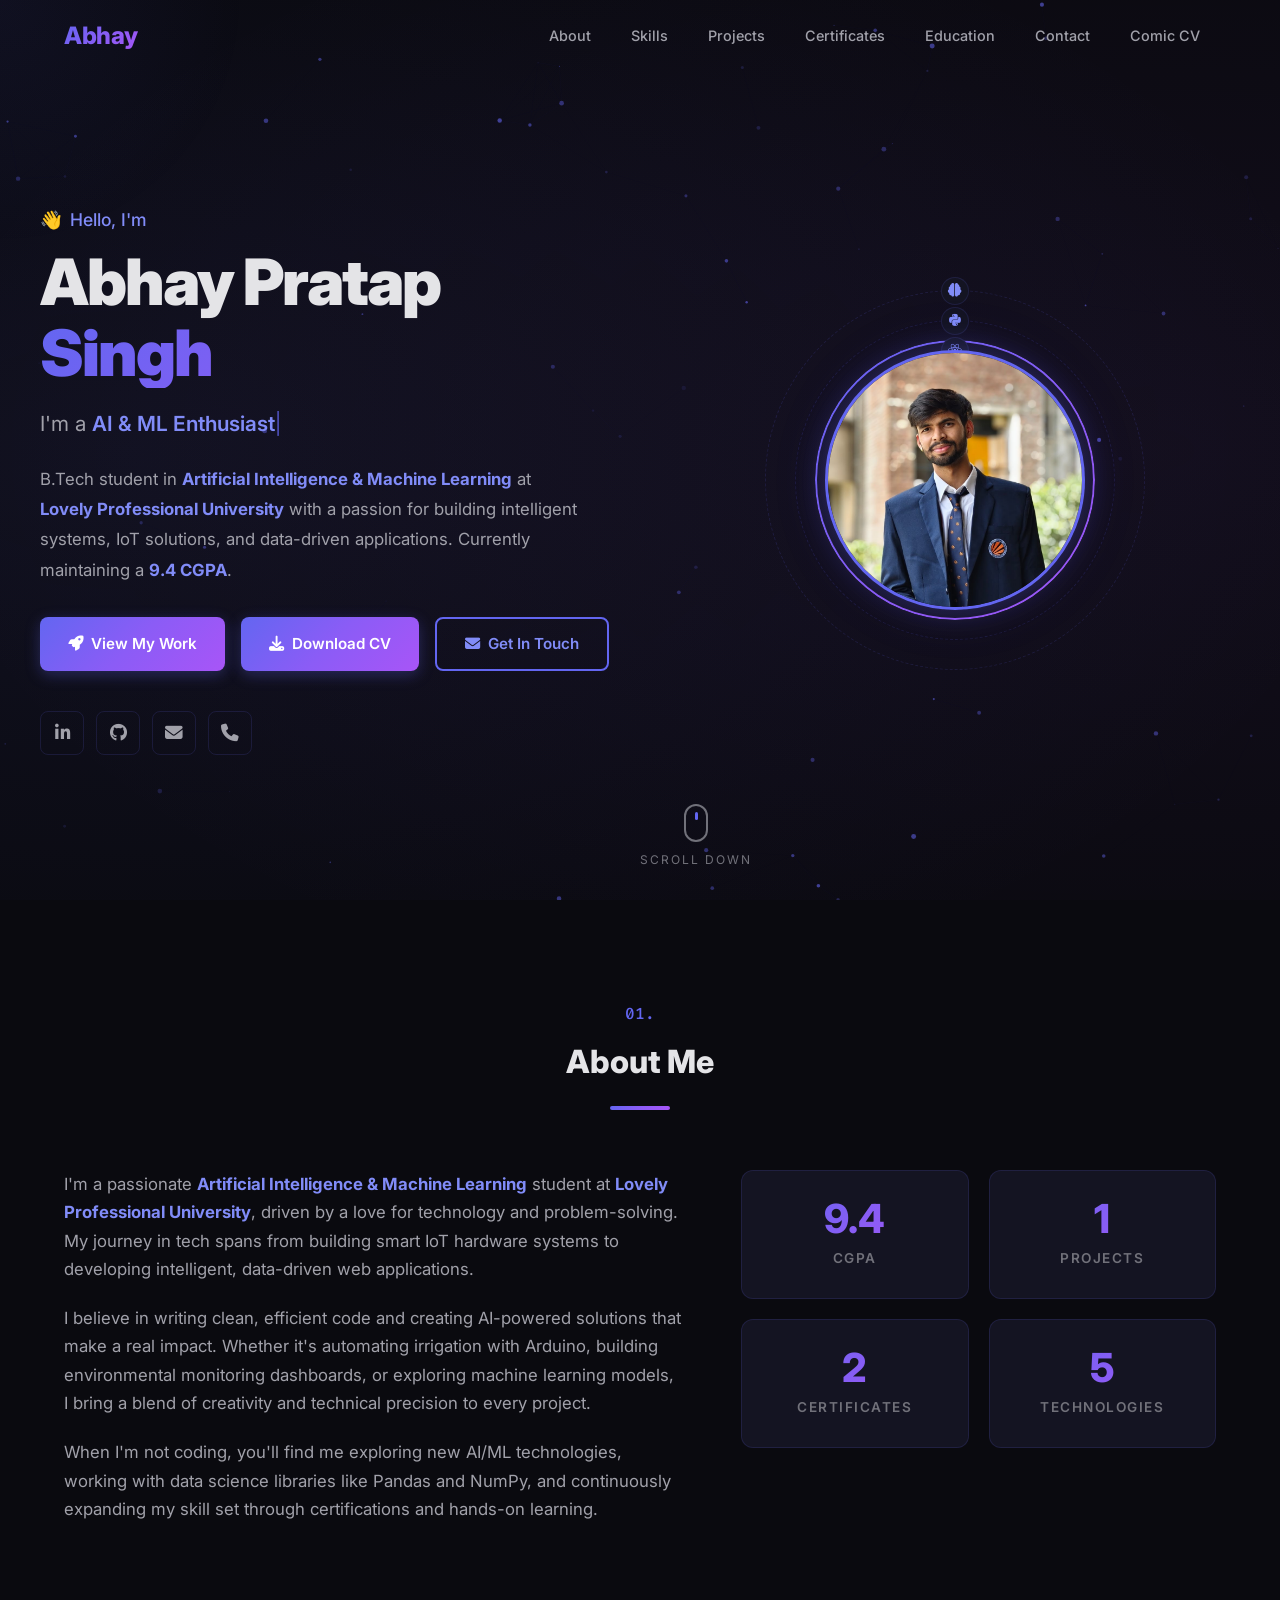
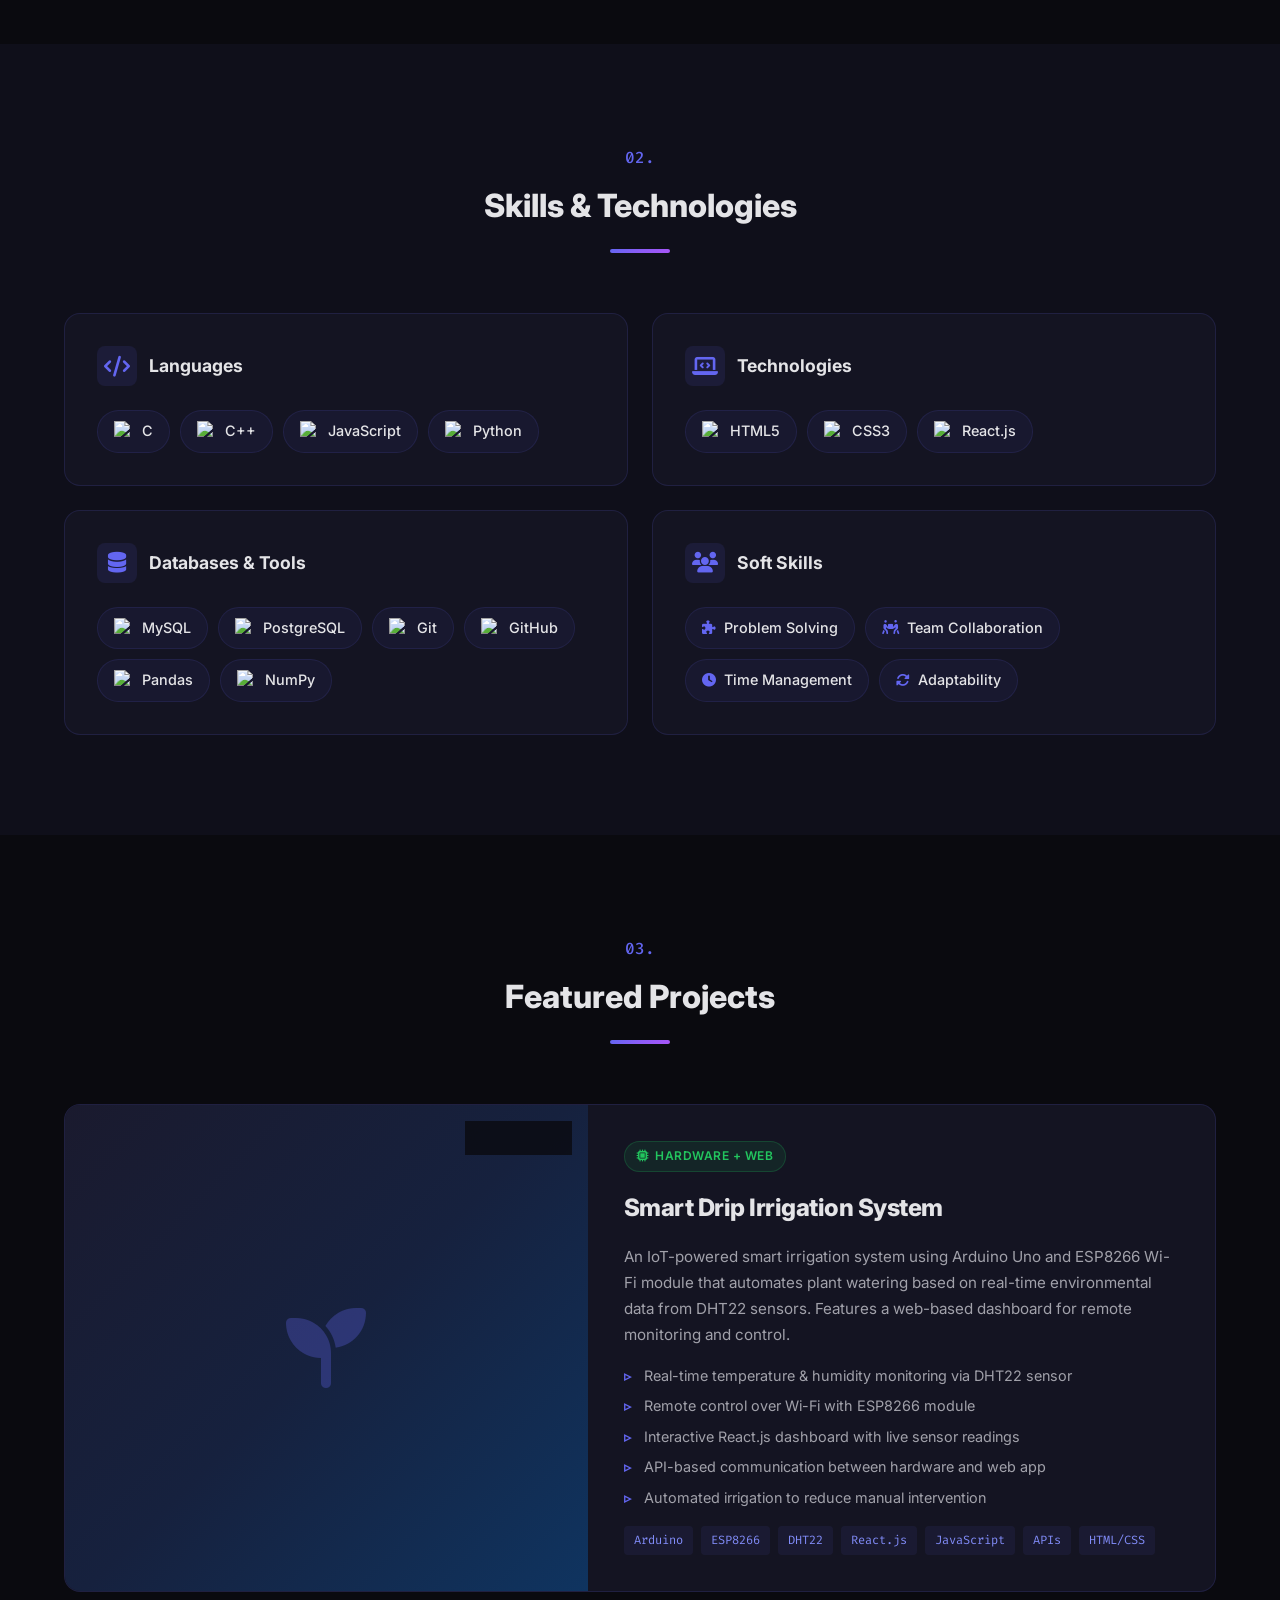
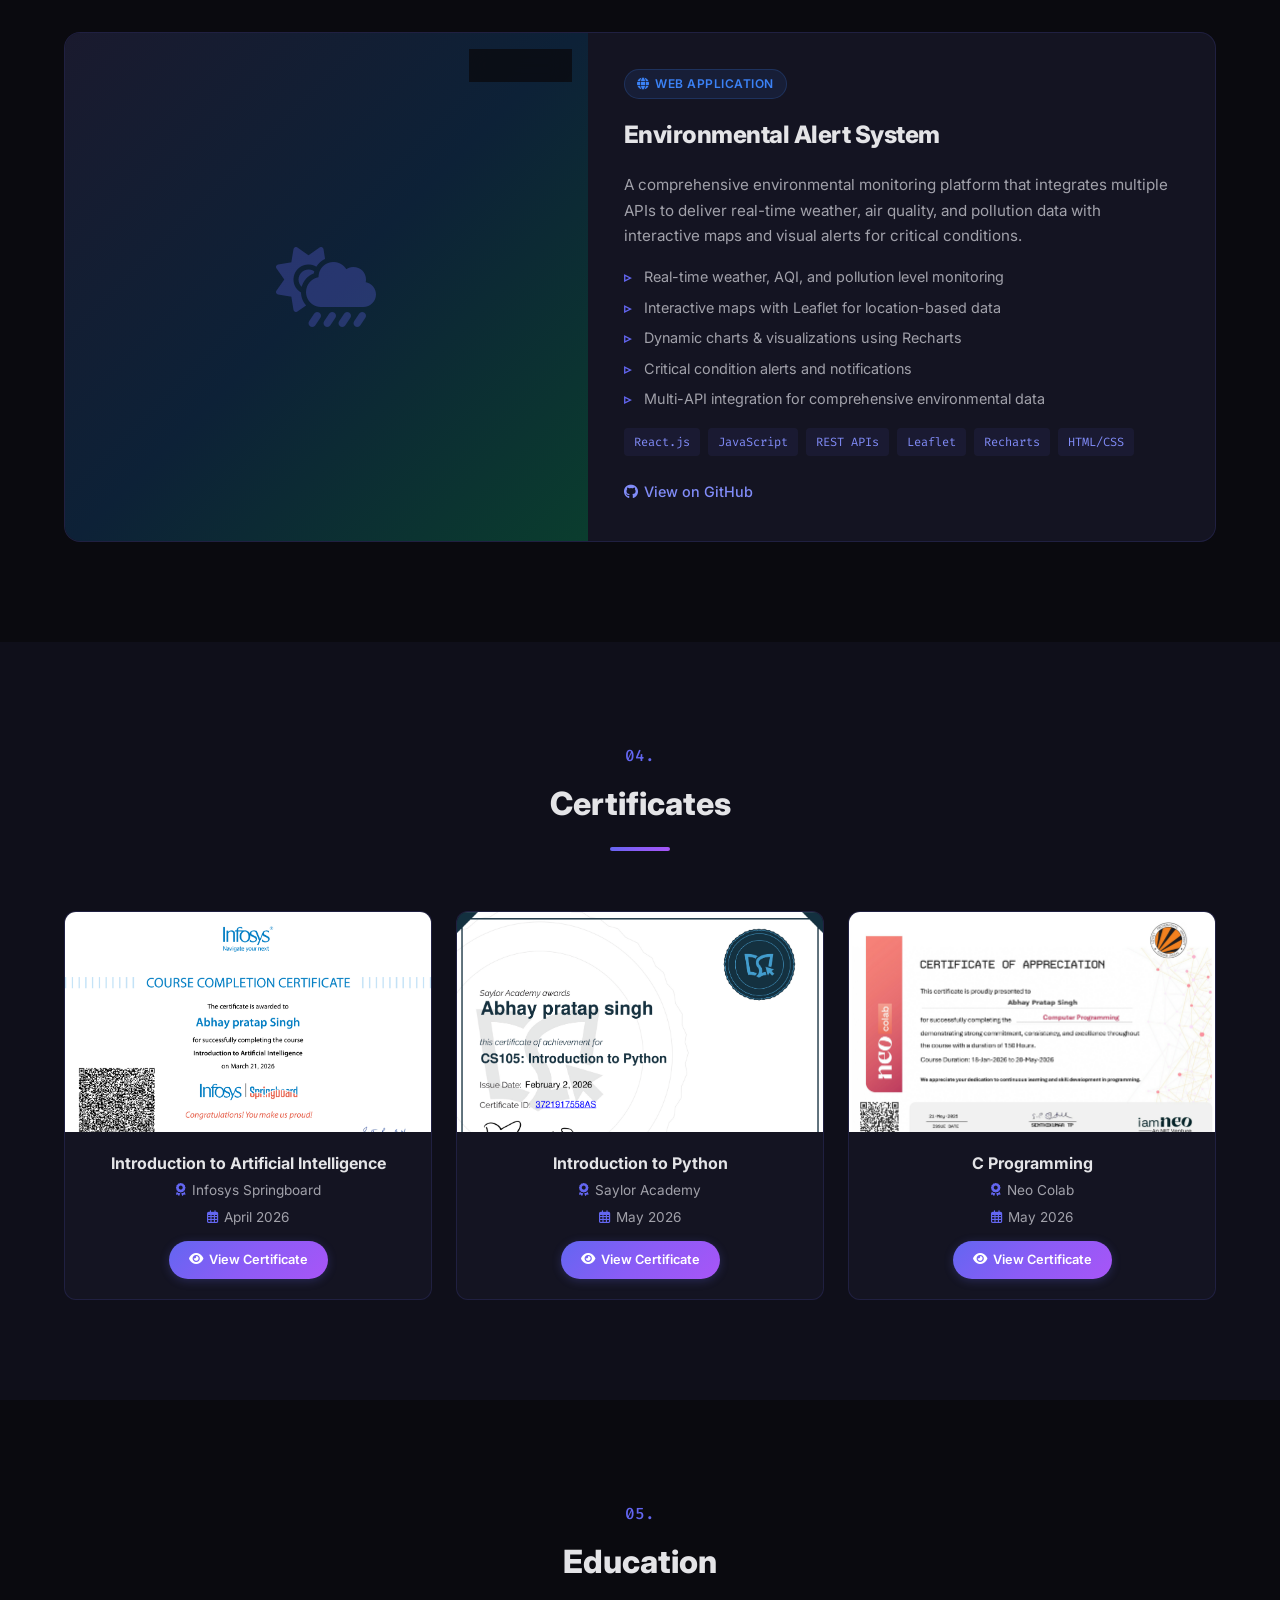
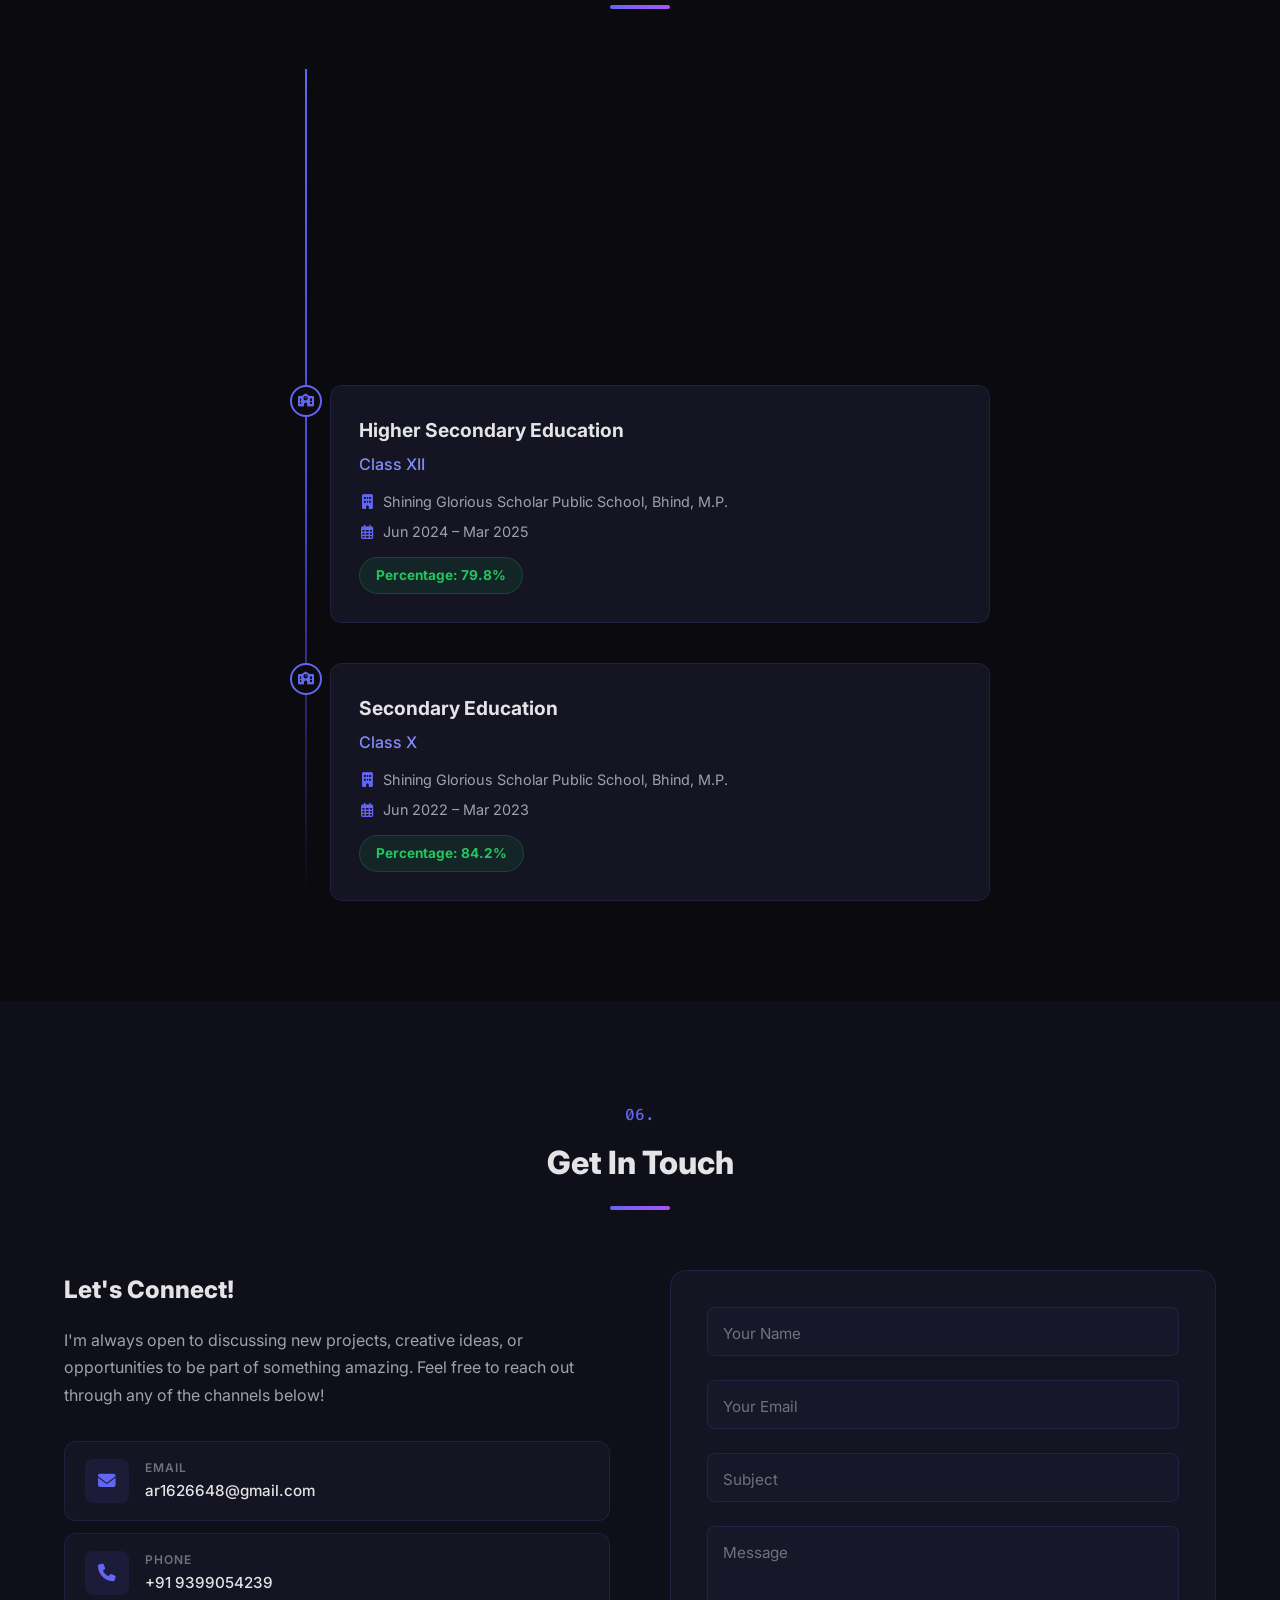
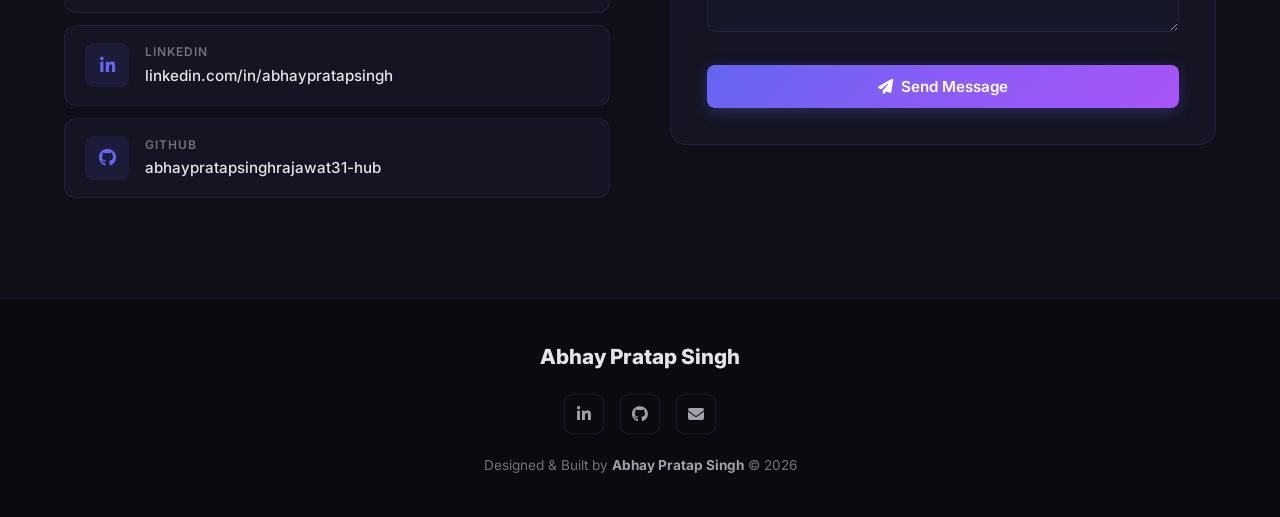
==== commit 7ea05f6d: "Remove hero comic button and fix nav style" ====
--- a/index.html
+++ b/index.html
@@ -28,7 +28,7 @@
                 <a href="#certificates" class="nav-link">Certificates</a>
                 <a href="#education" class="nav-link">Education</a>
                 <a href="#contact" class="nav-link">Contact</a>
-                <a href="comic.html" class="nav-link" style="color: #f9d71c; font-weight: 700;">Comic CV</a>
+                <a href="comic.html" class="nav-link">Comic CV</a>
             </div>
             <button class="nav-toggle" id="navToggle" aria-label="Toggle navigation">
                 <span class="hamburger"></span>
@@ -63,9 +63,6 @@
                     </a>
                     <a href="CV.pdf" target="_blank" rel="noopener noreferrer" class="btn btn-primary">
                         <i class="fas fa-download"></i> Download CV
-                    </a>
-                    <a href="comic.html" class="btn btn-primary" style="background: #f9d71c; color: #000;">
-                        <i class="fas fa-book-open"></i> Comic CV
                     </a>
                     <a href="#contact" class="btn btn-outline">
                         <i class="fas fa-envelope"></i> Get In Touch
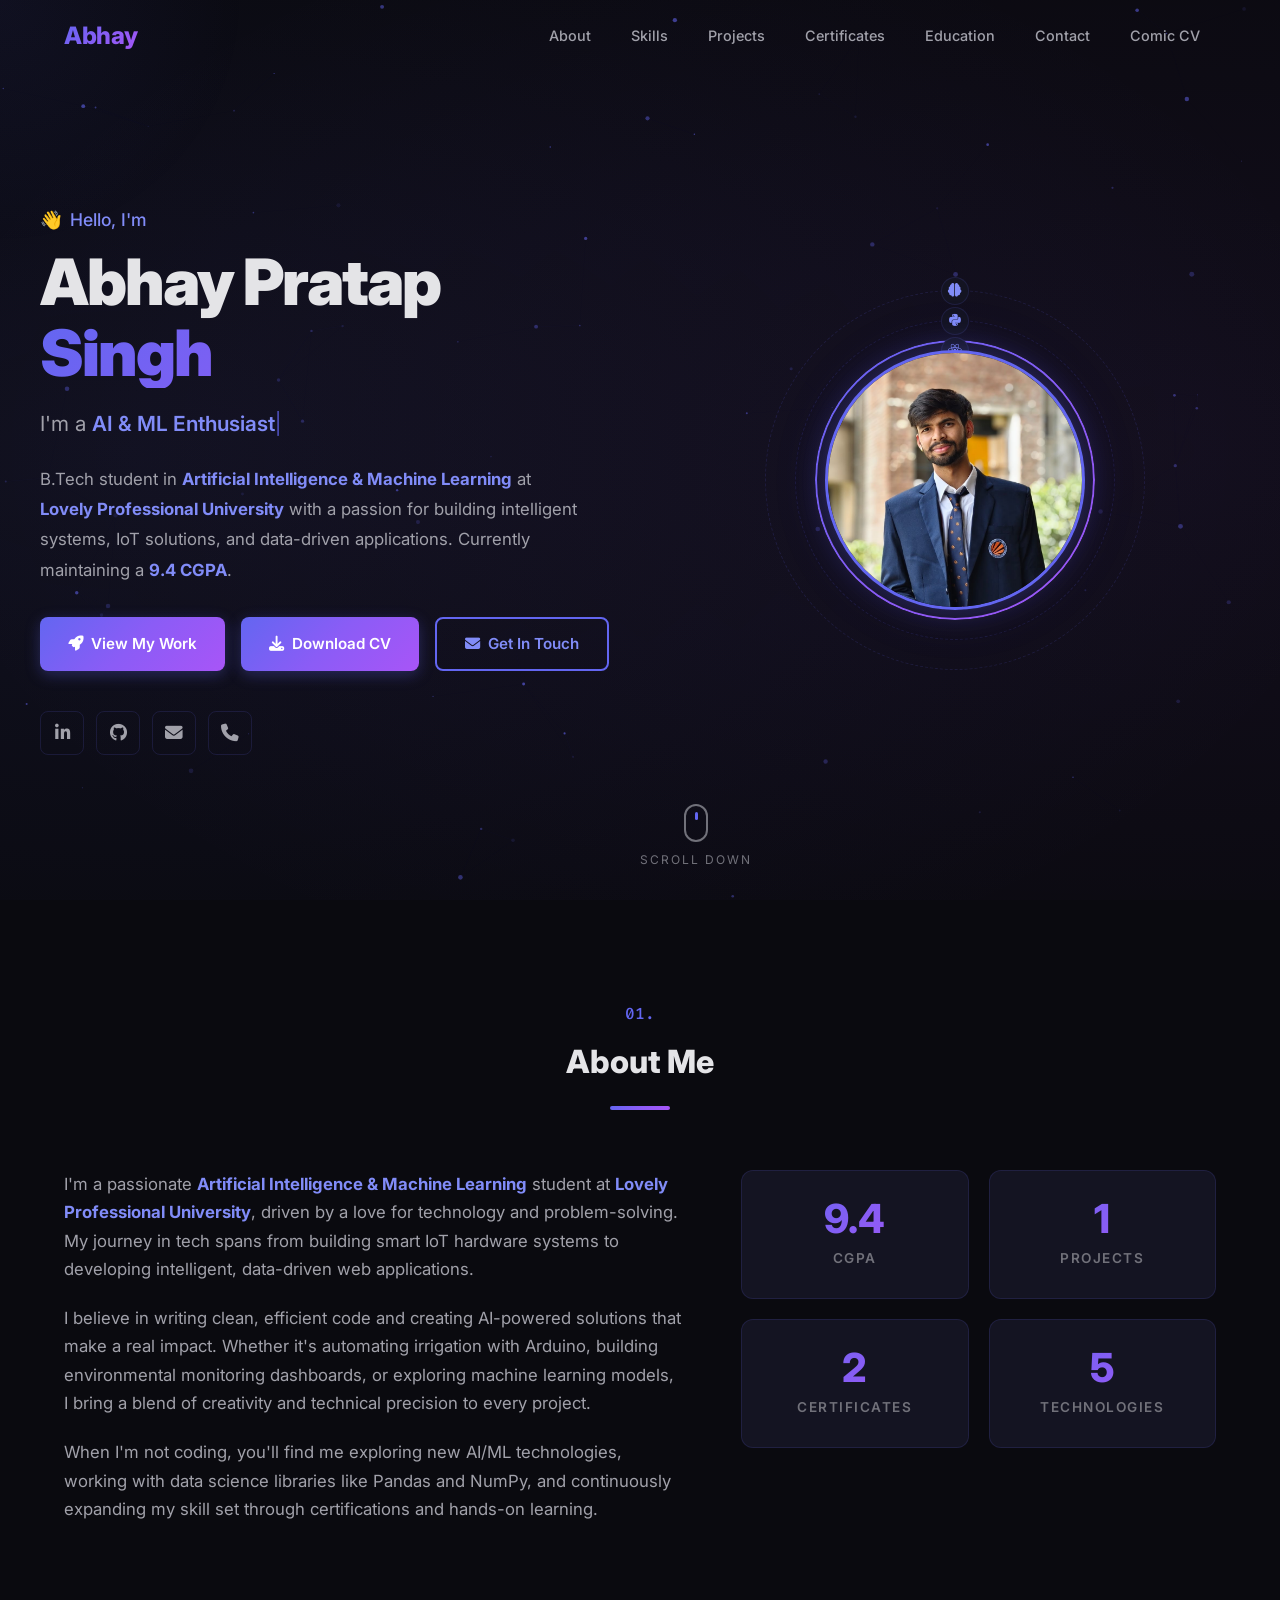
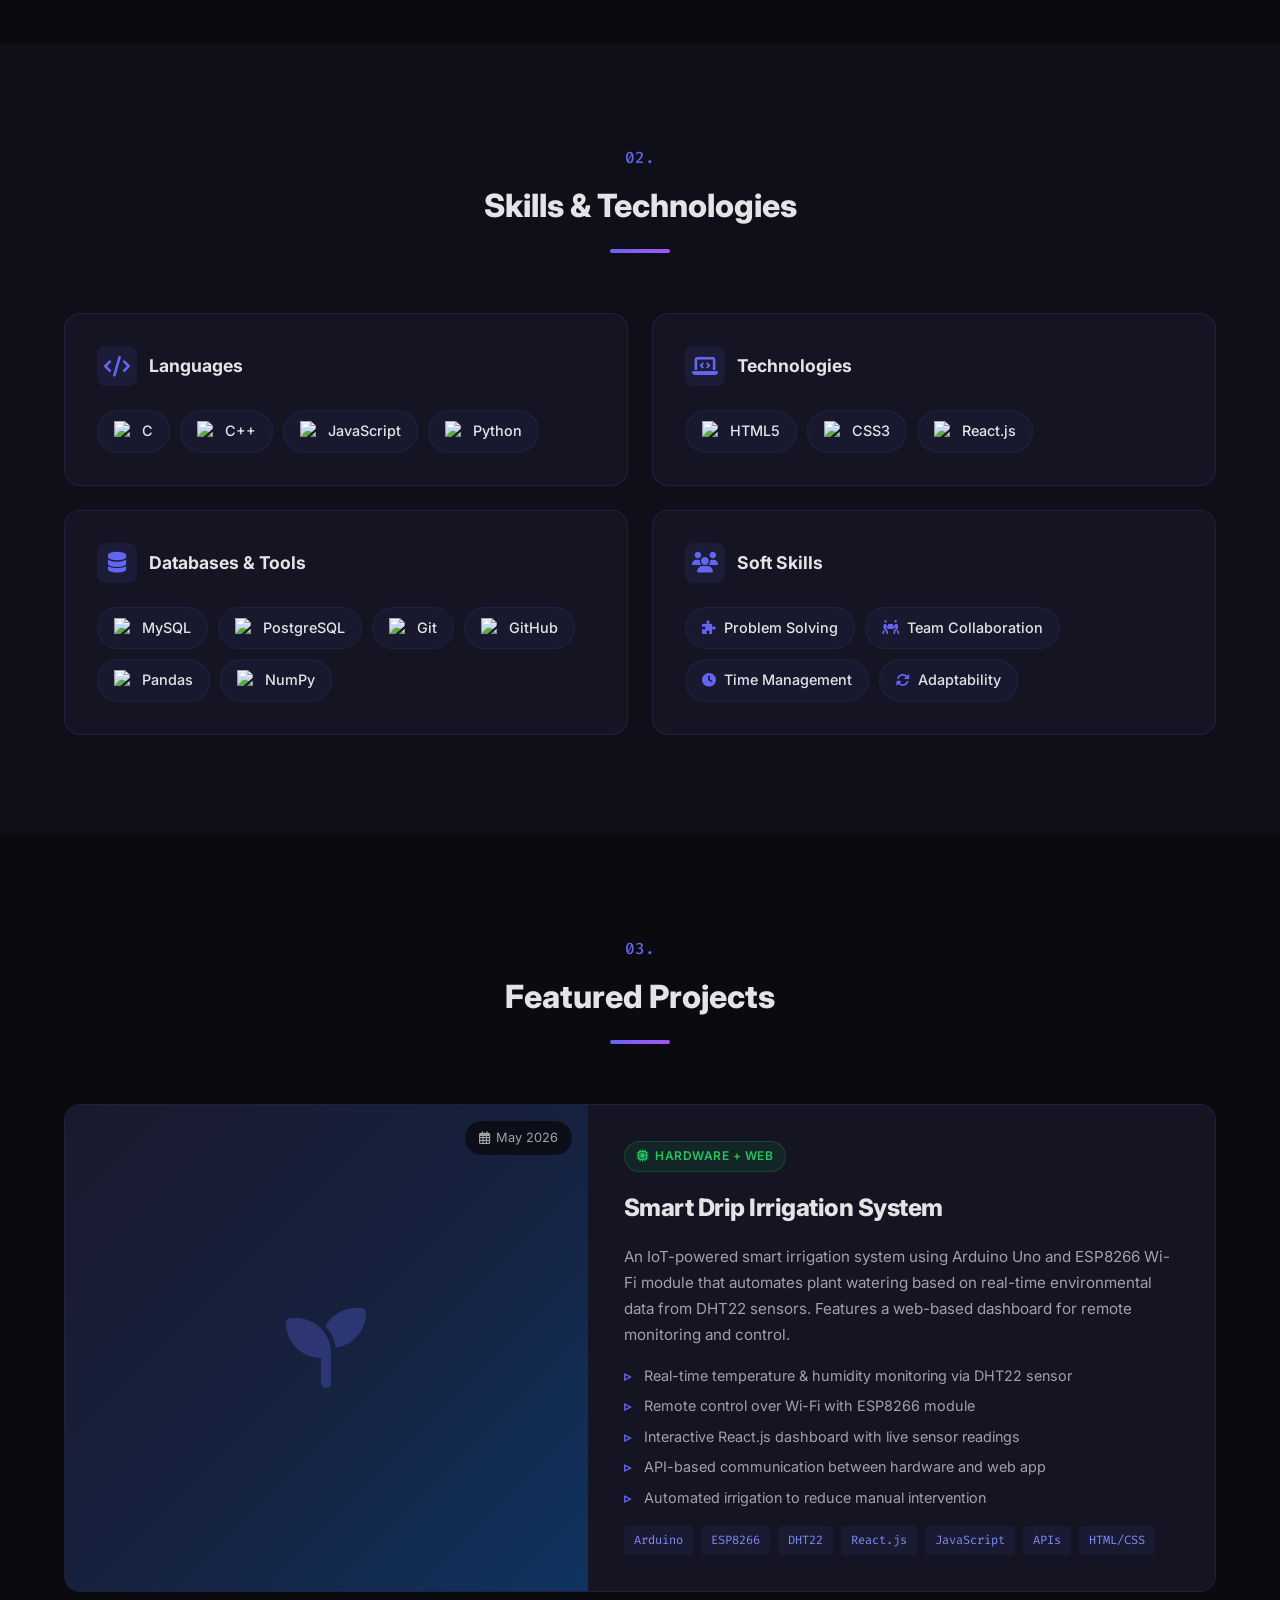
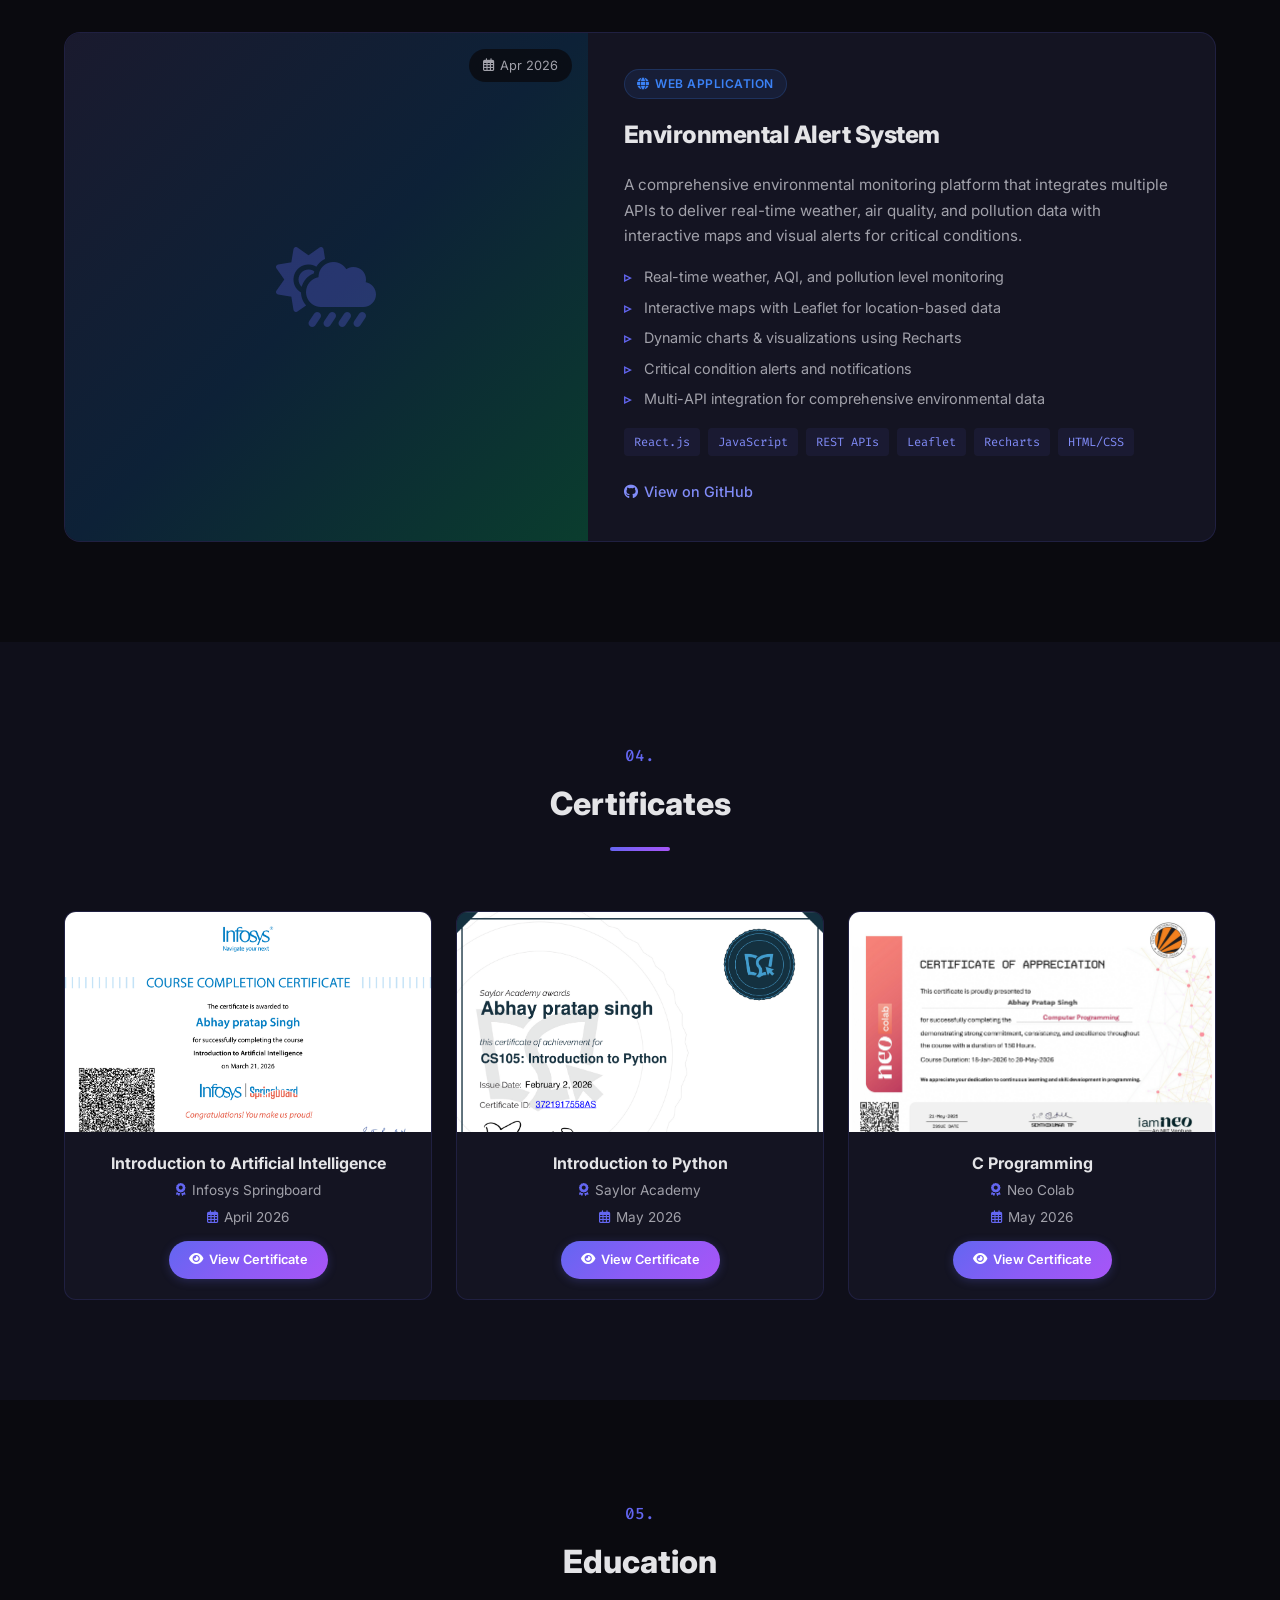
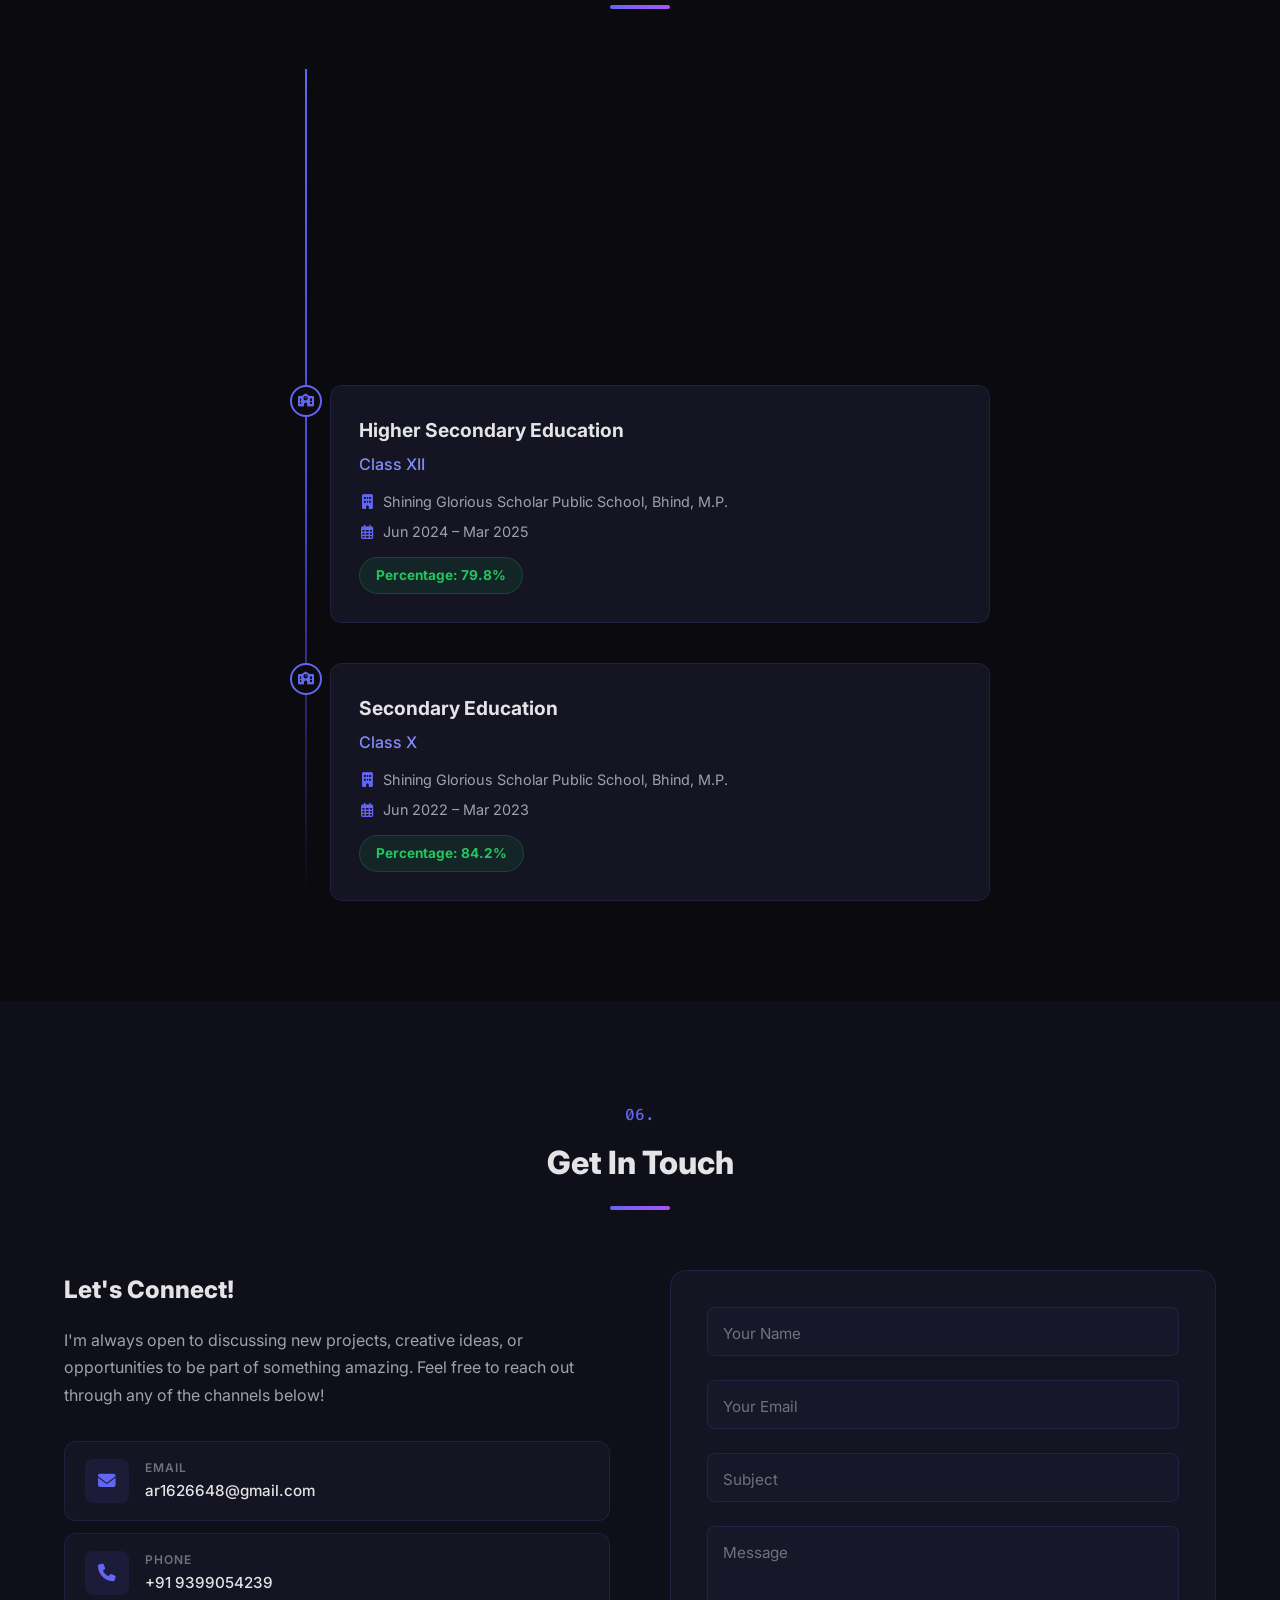
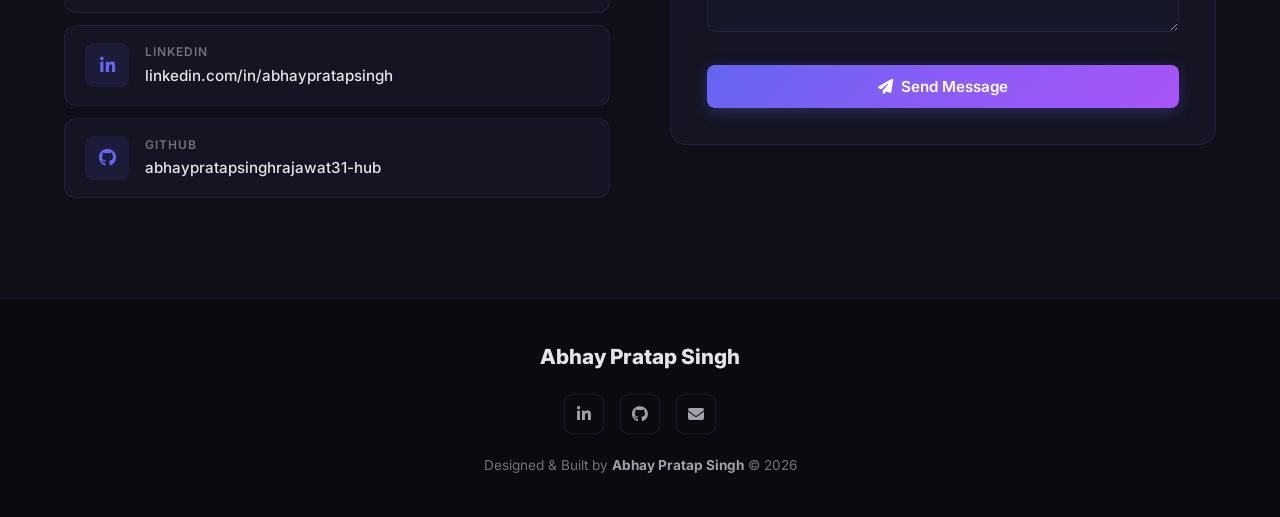
==== commit 5a608fad: "Rename CV file to bust cache" ====
--- a/index.html
+++ b/index.html
@@ -61,7 +61,7 @@
                     <a href="#projects" class="btn btn-primary">
                         <i class="fas fa-rocket"></i> View My Work
                     </a>
-                    <a href="CV.pdf" target="_blank" rel="noopener noreferrer" class="btn btn-primary">
+                    <a href="Abhay_CV.pdf" target="_blank" rel="noopener noreferrer" class="btn btn-primary">
                         <i class="fas fa-download"></i> Download CV
                     </a>
                     <a href="#contact" class="btn btn-outline">
